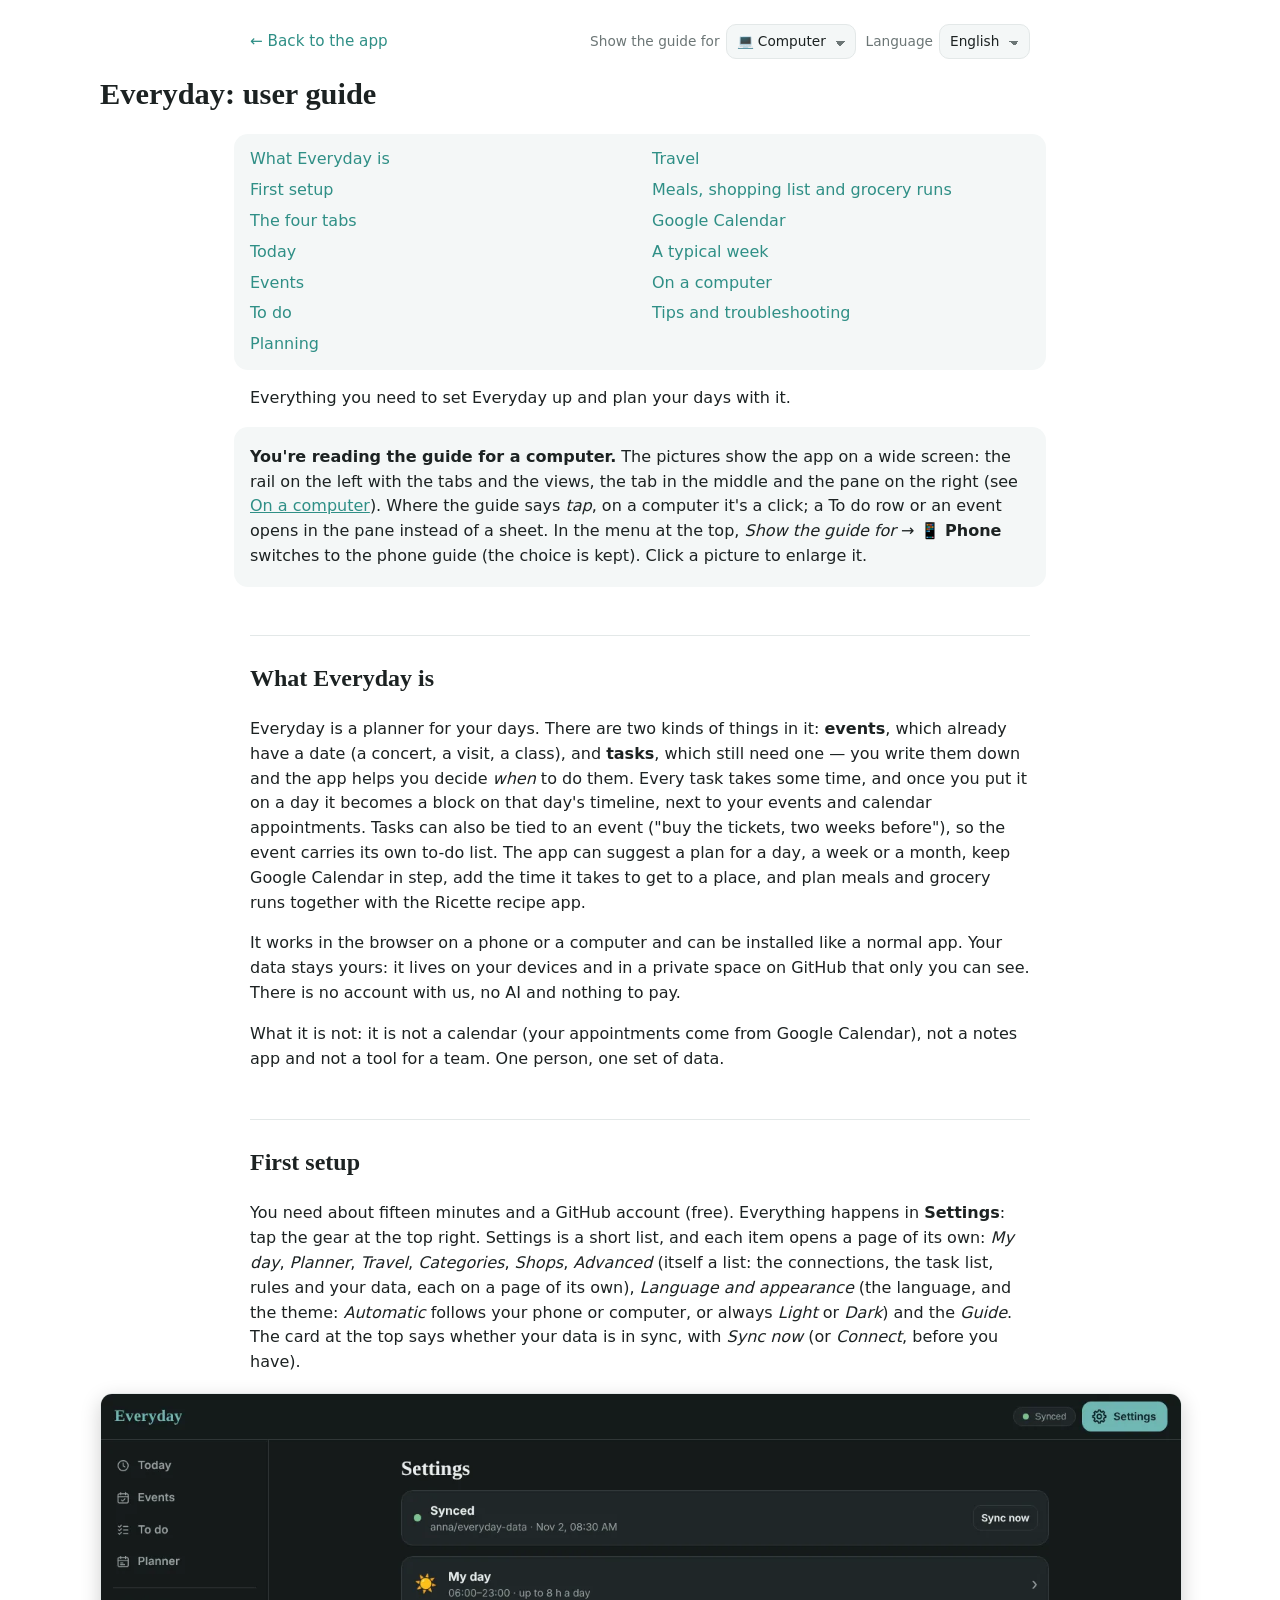
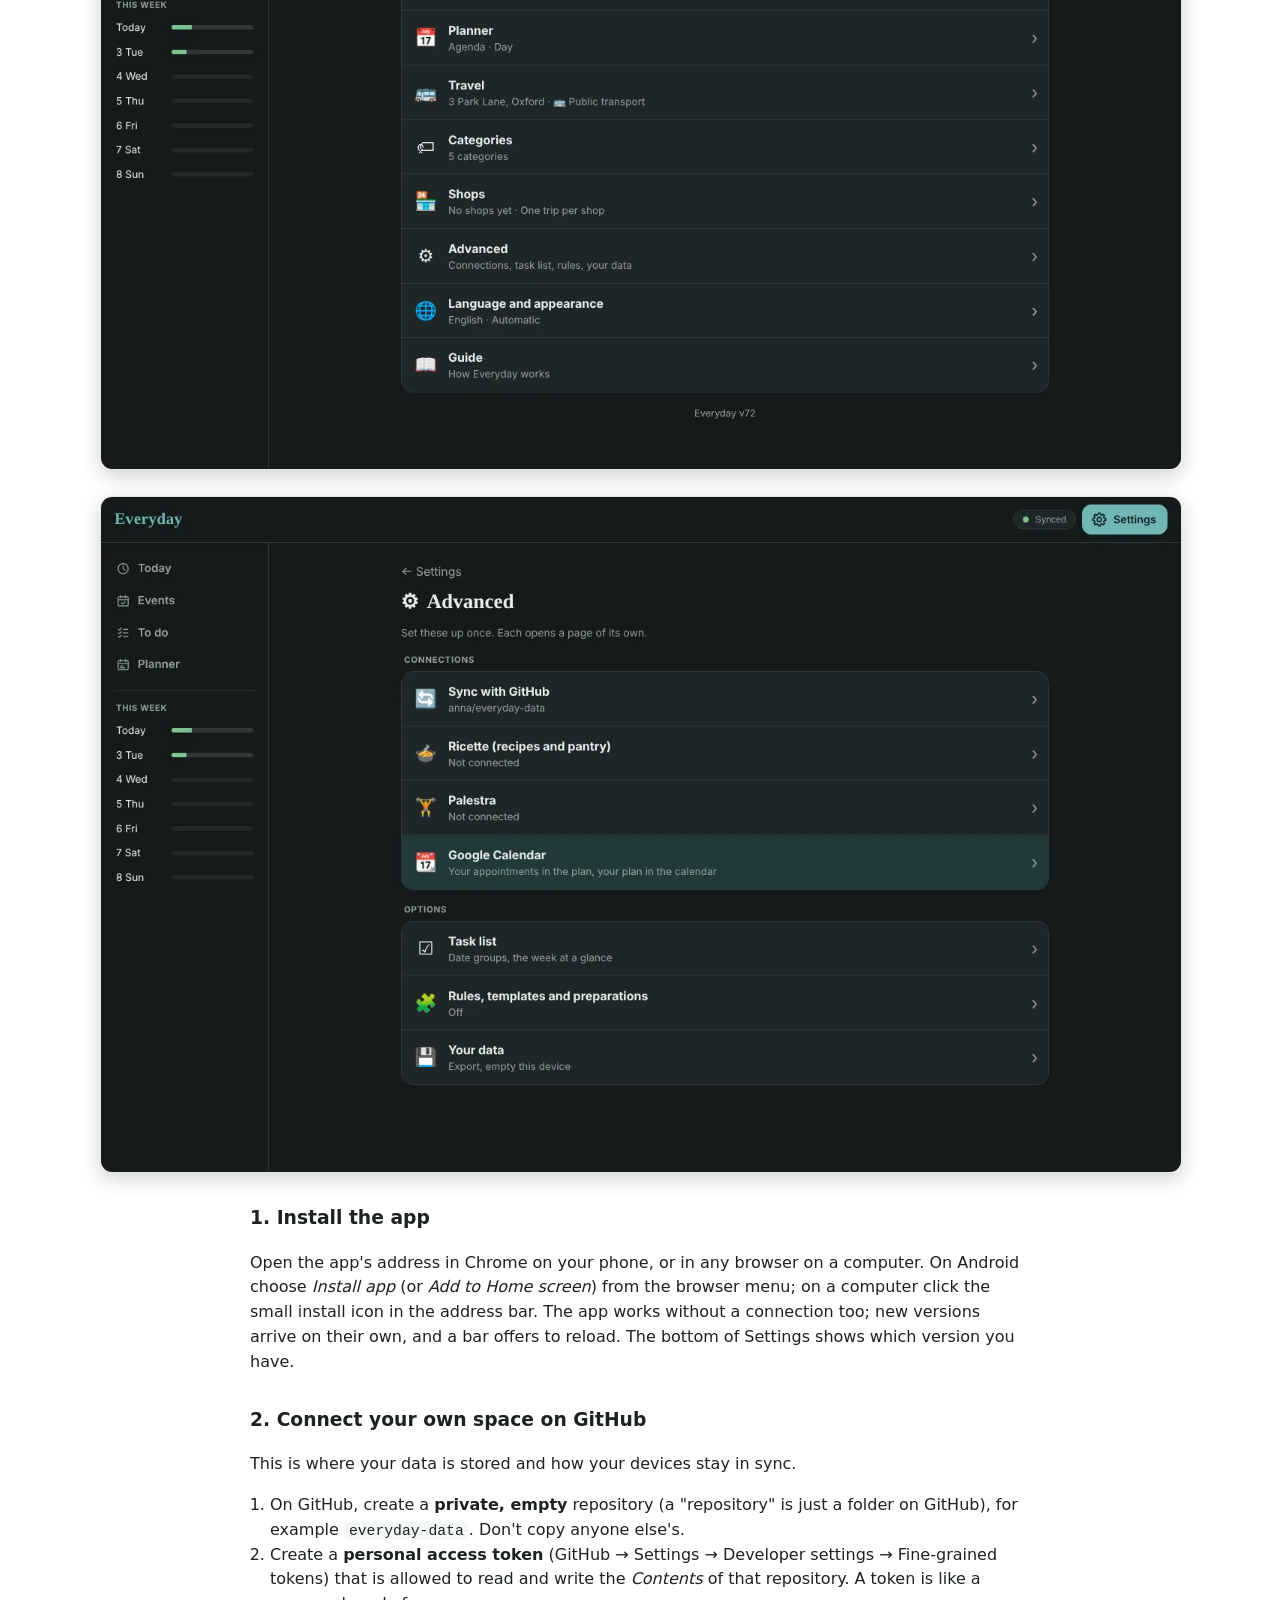
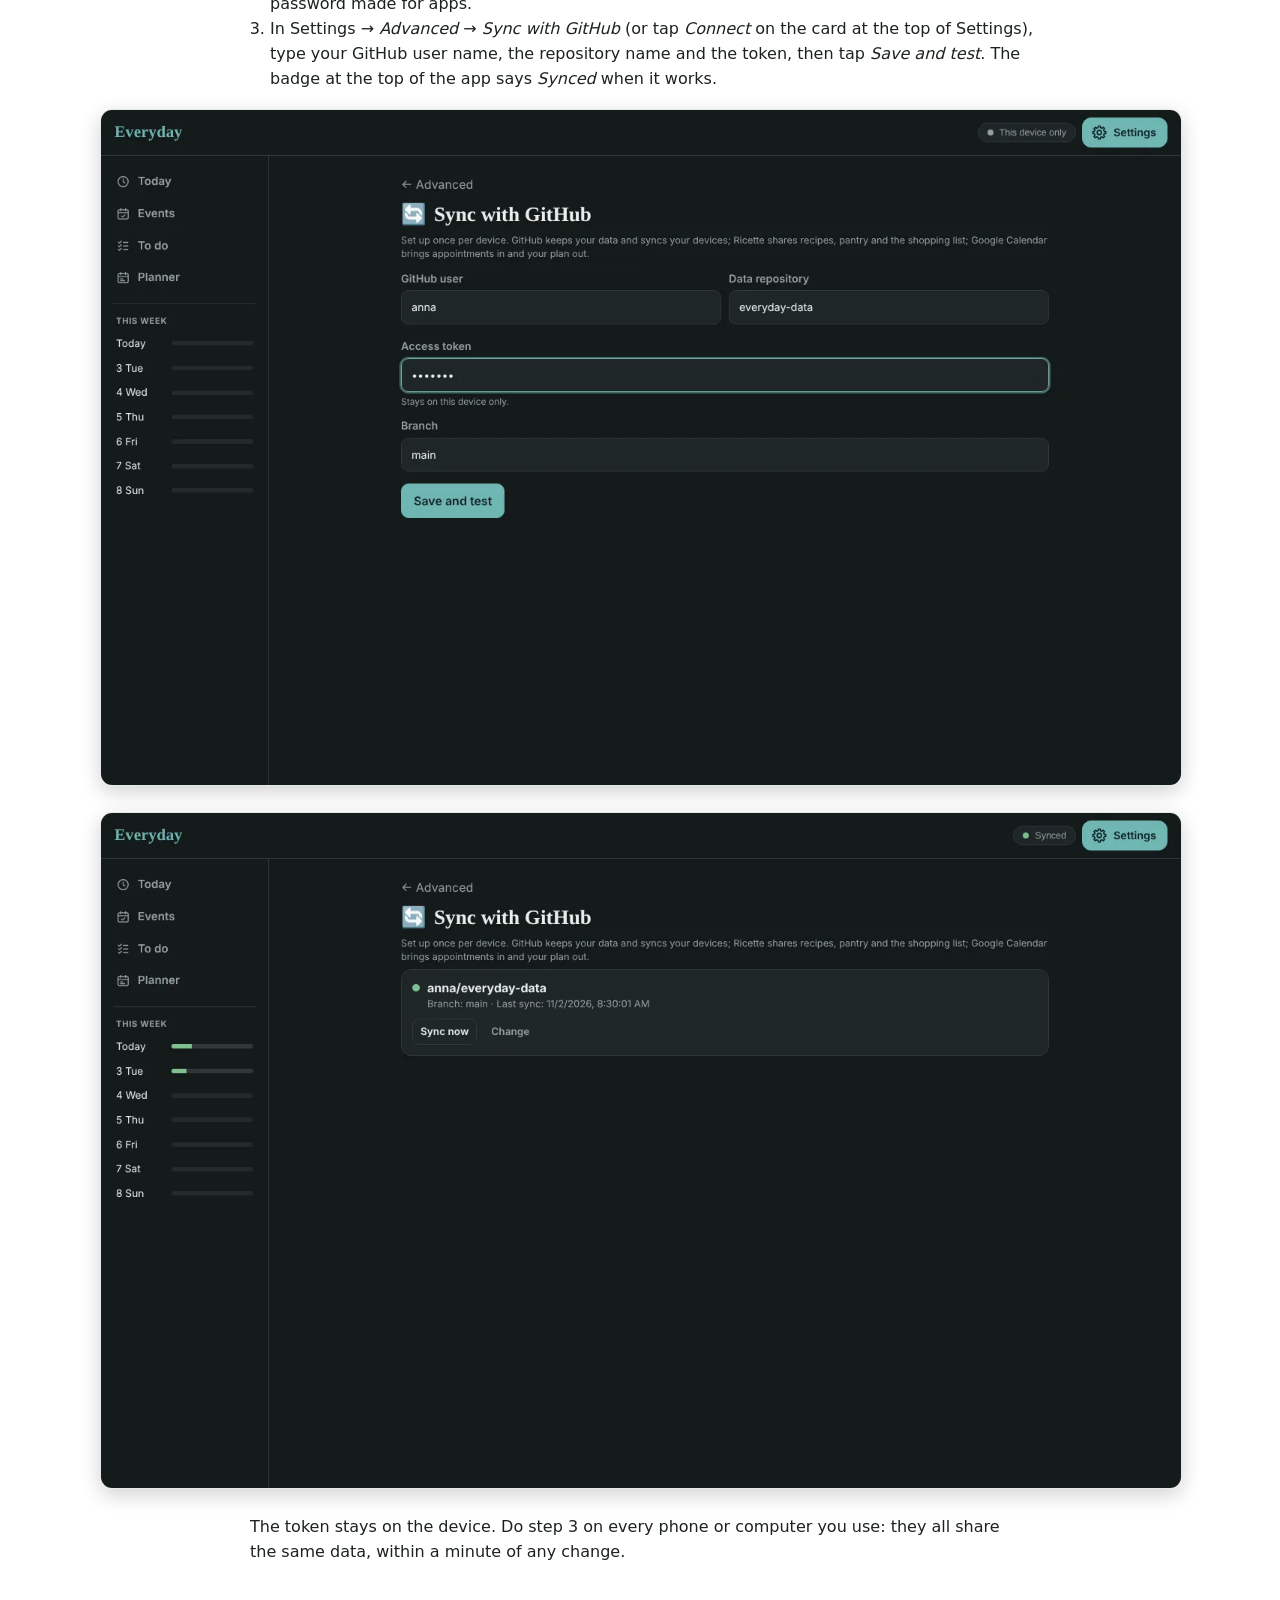
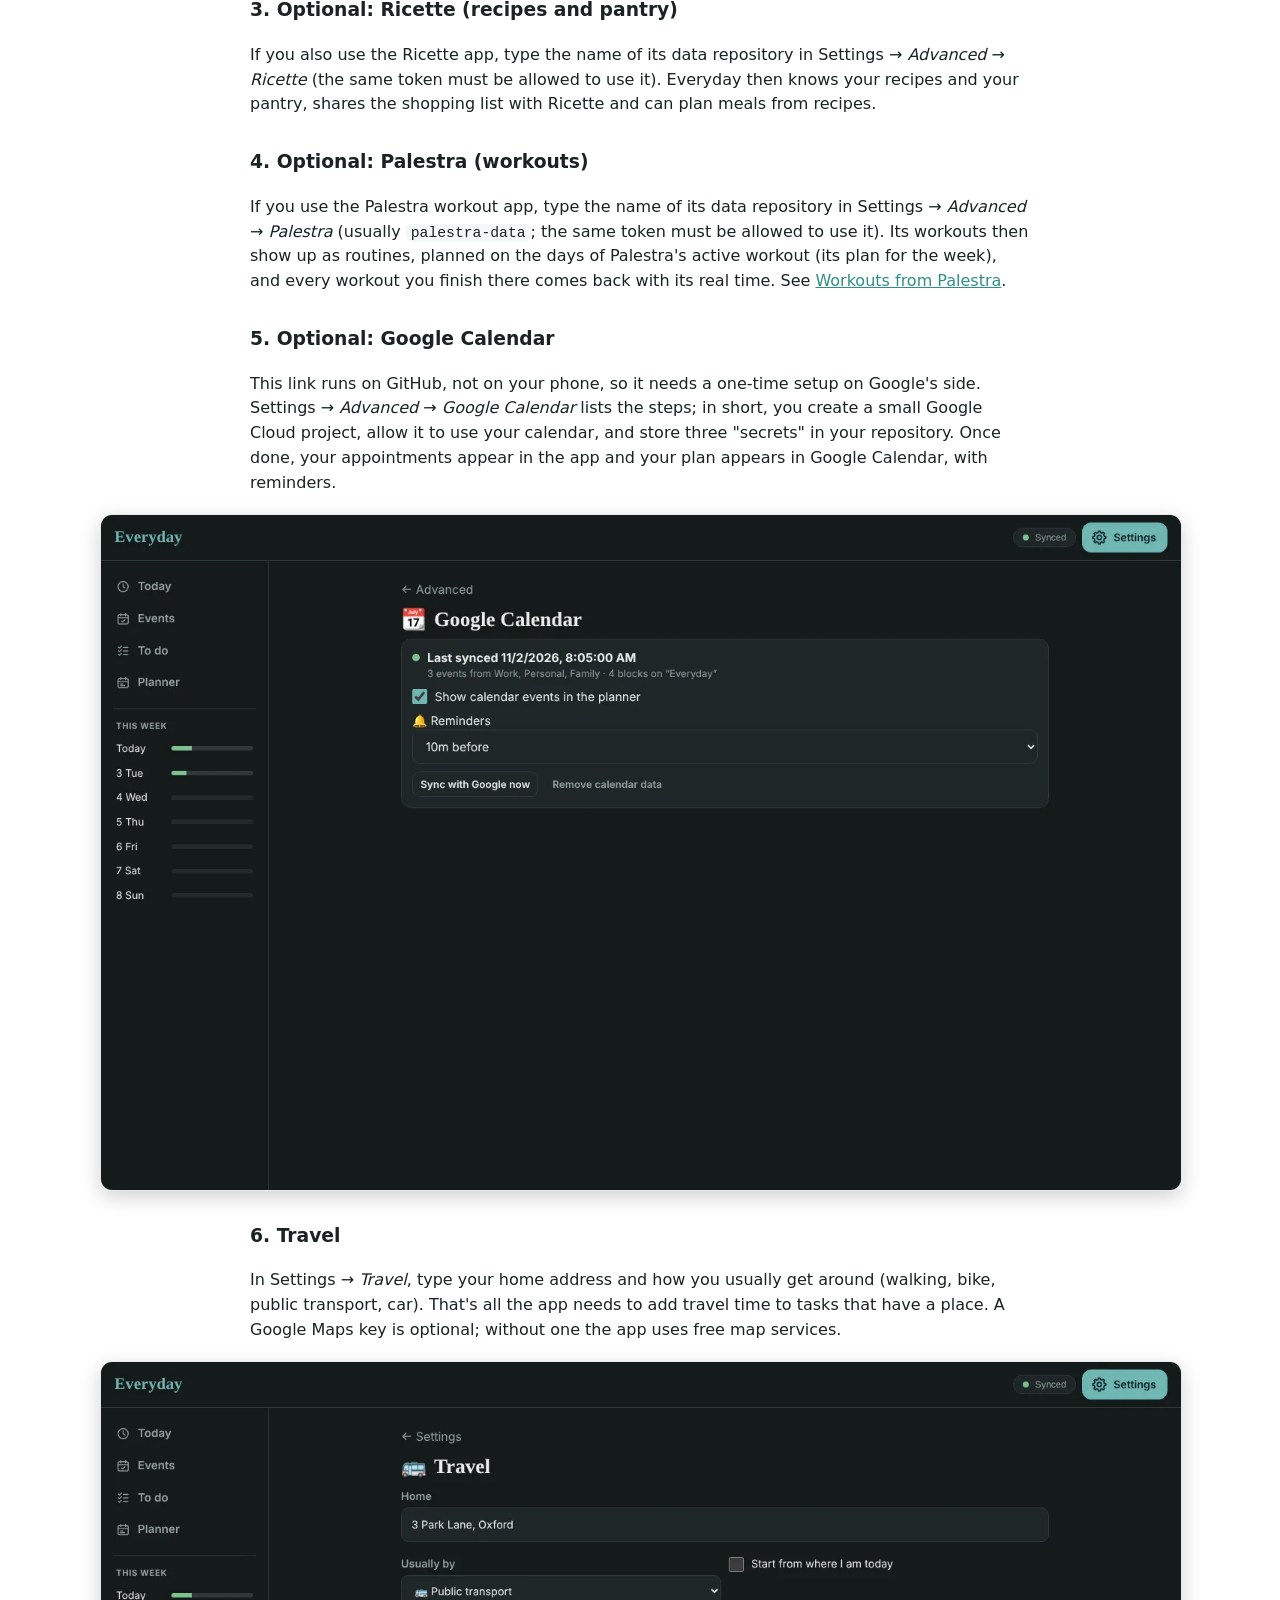
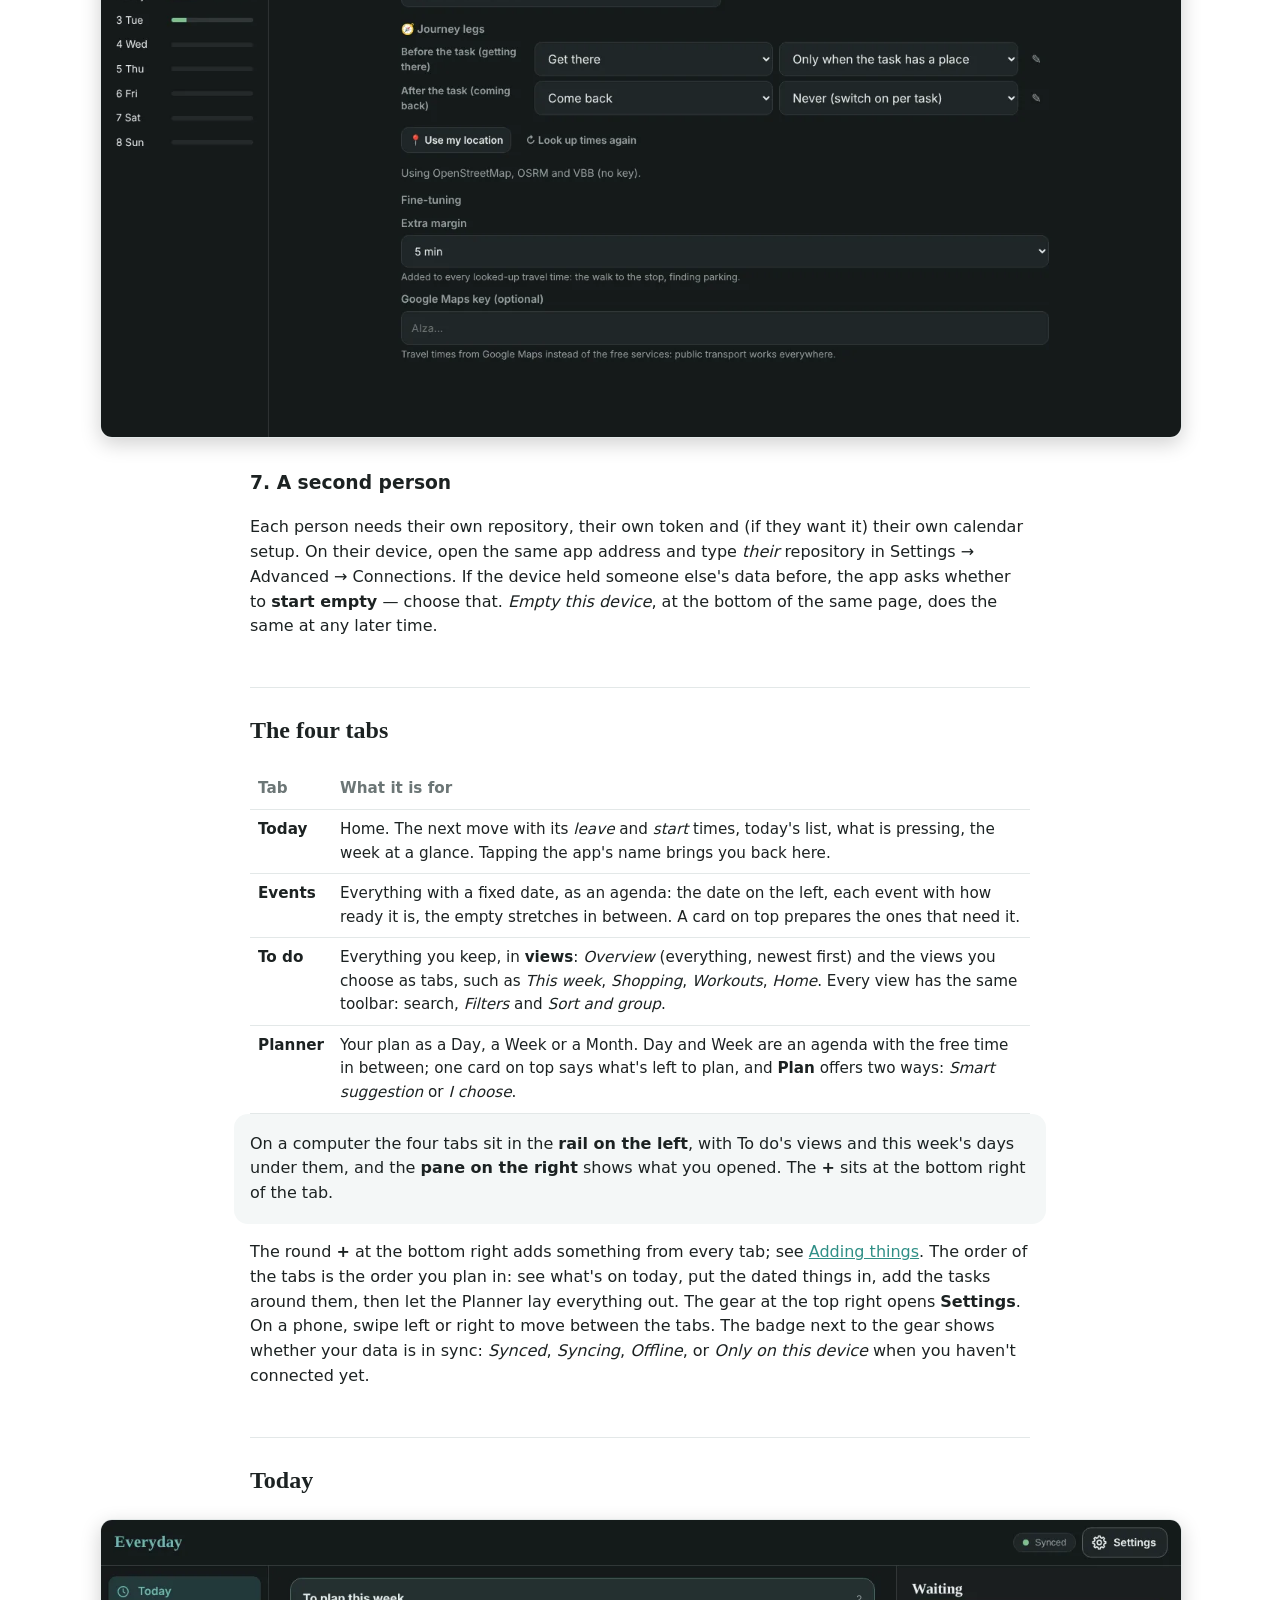
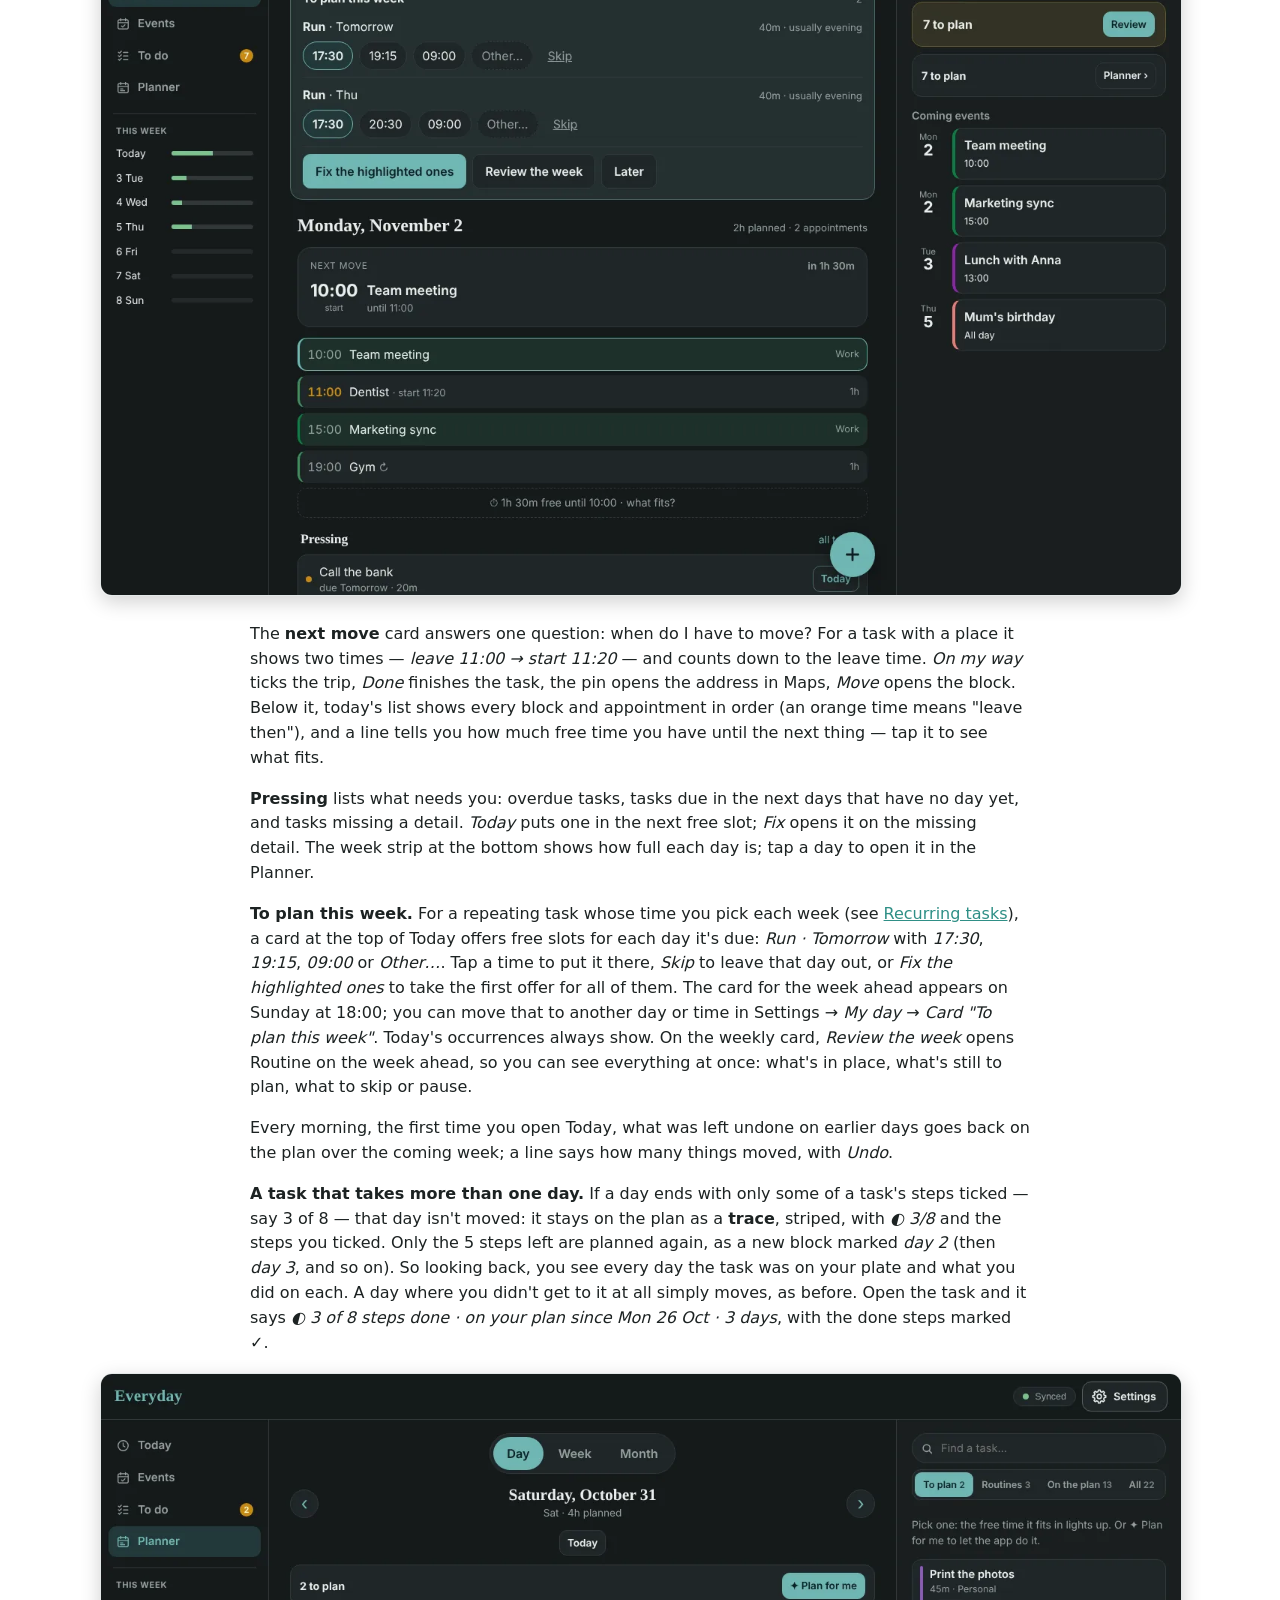
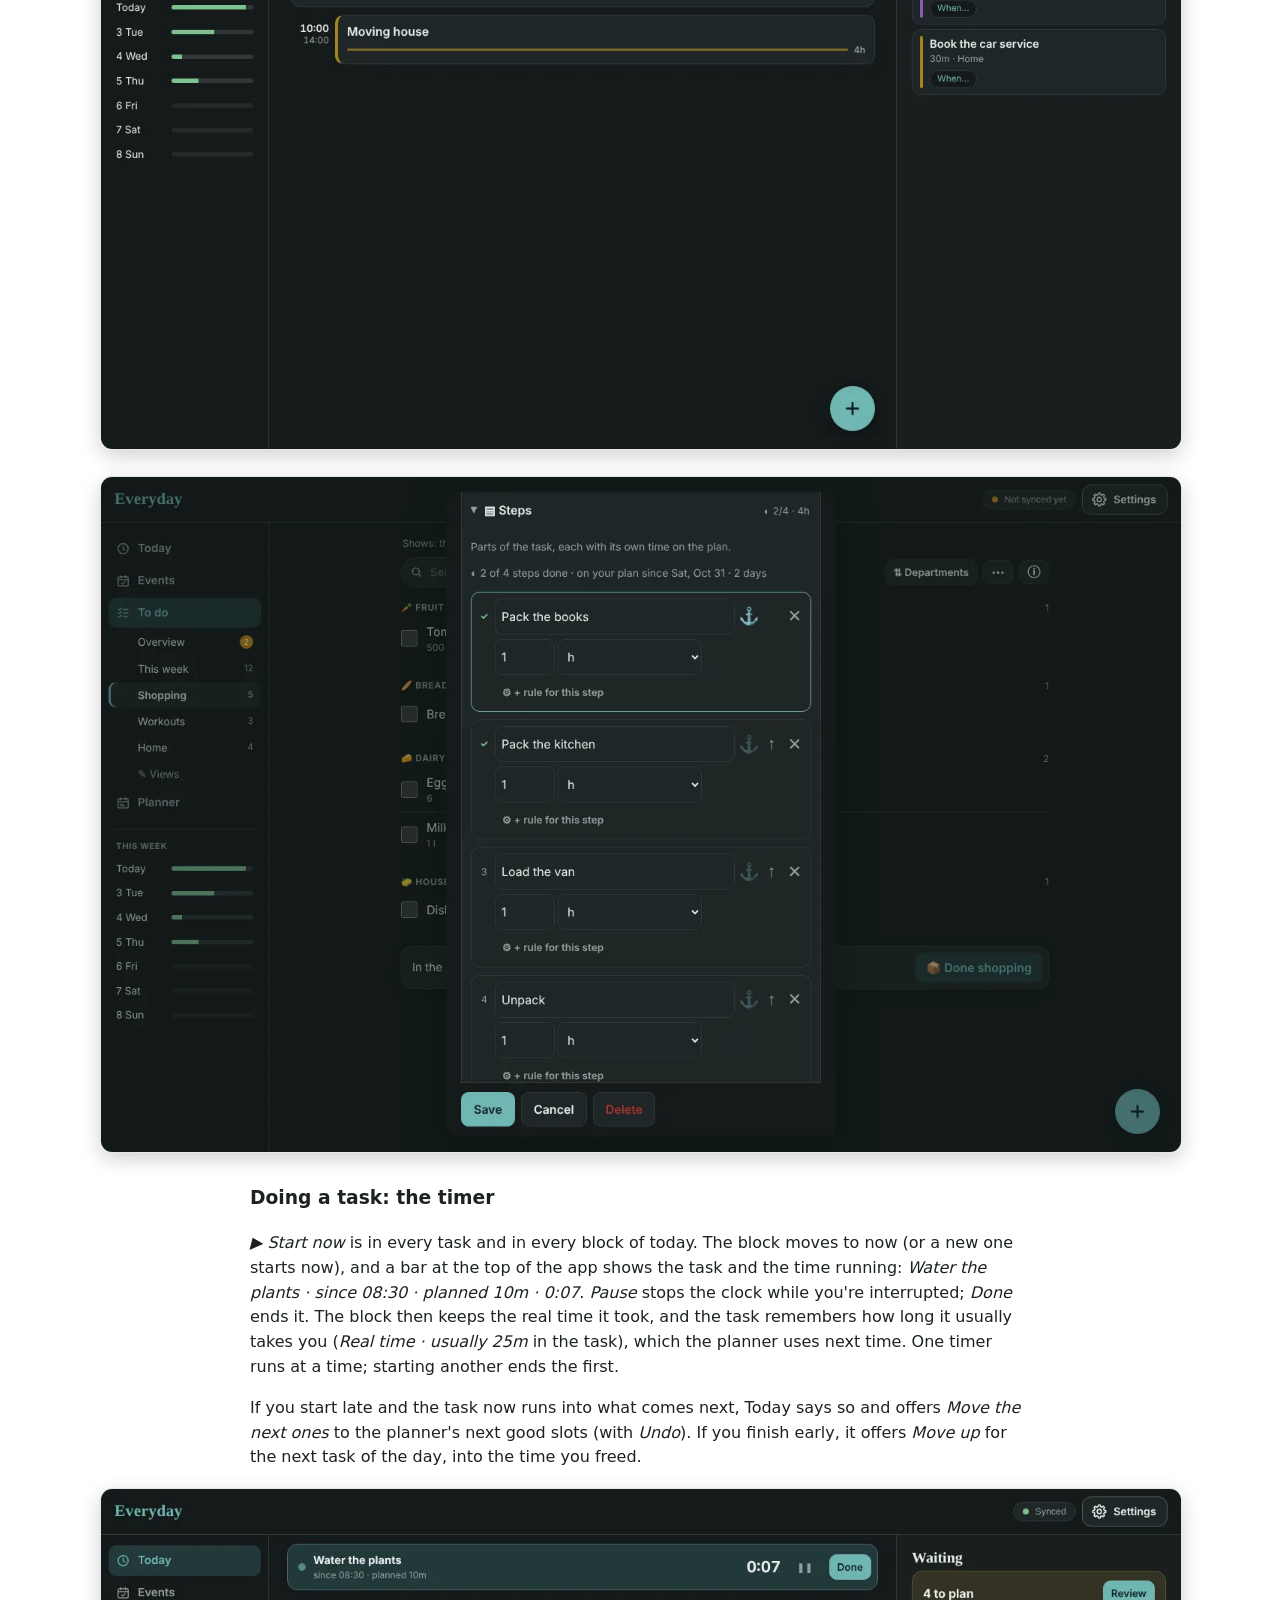
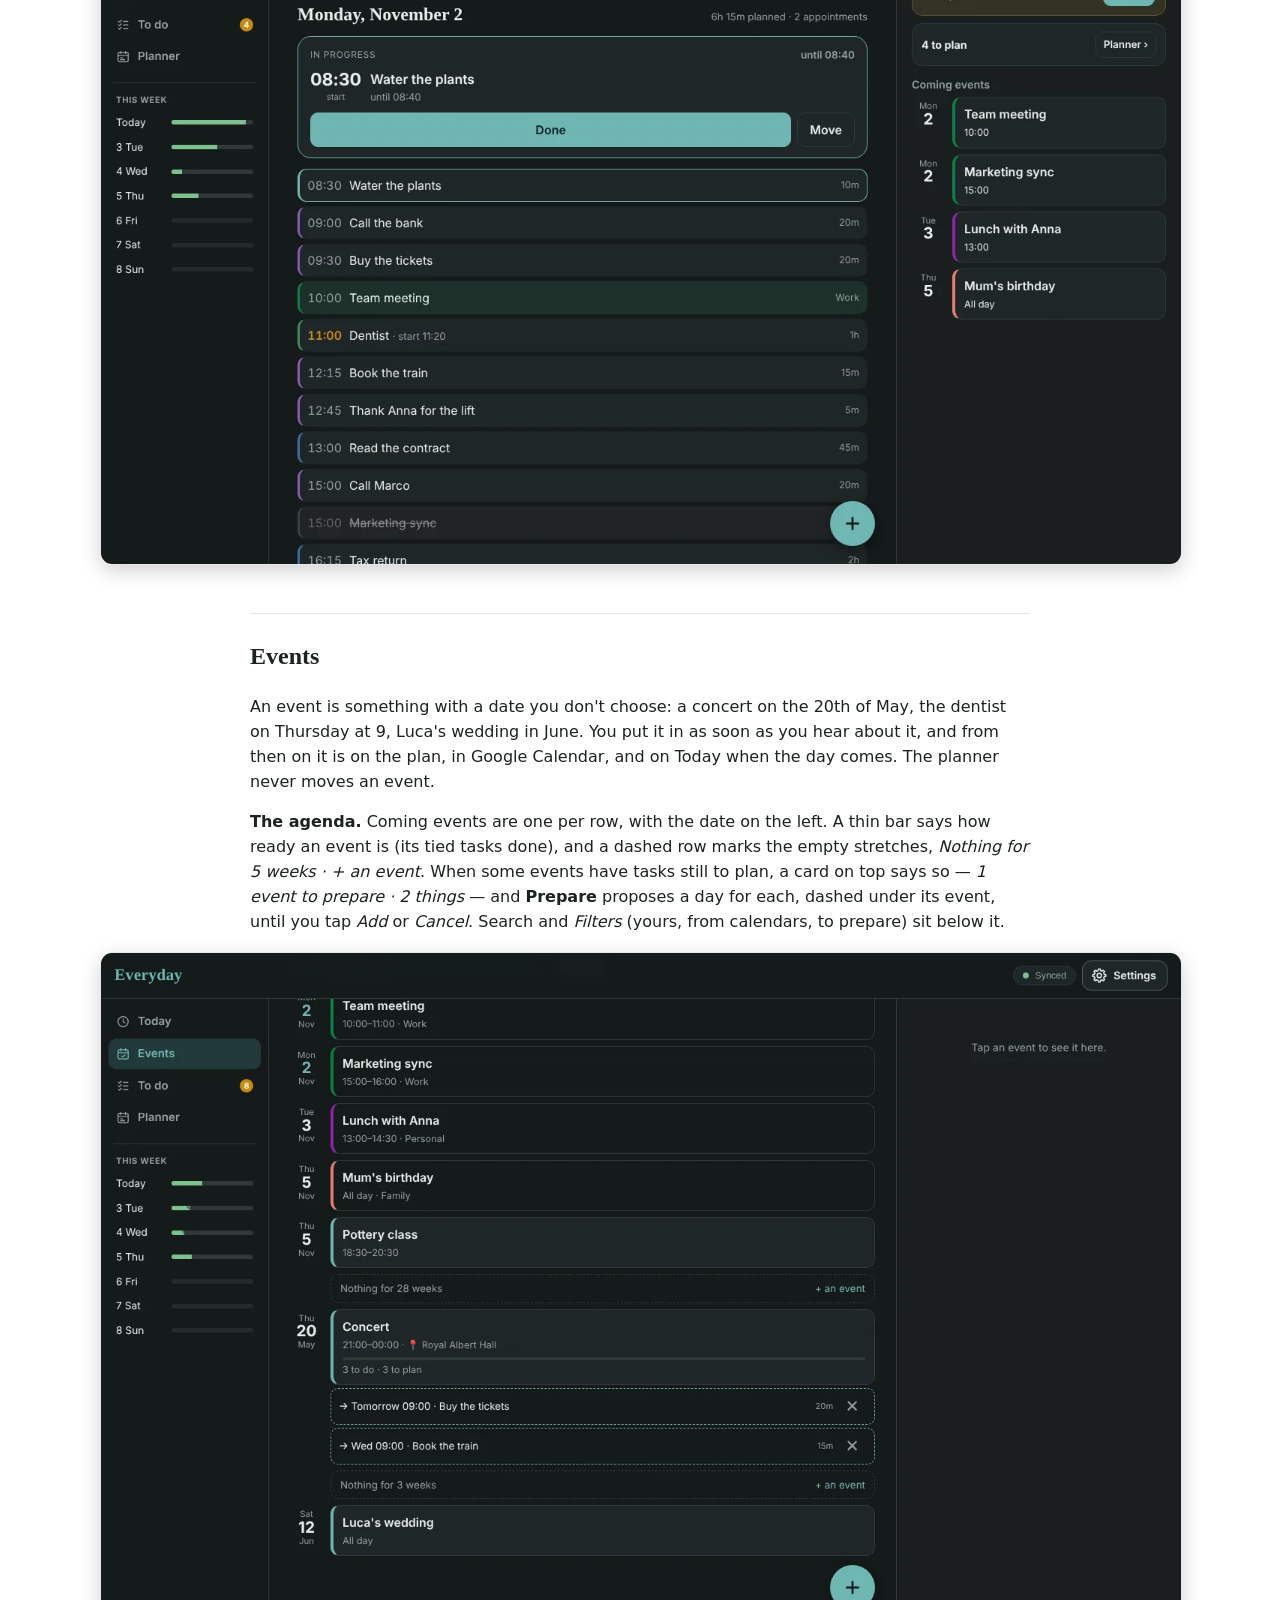
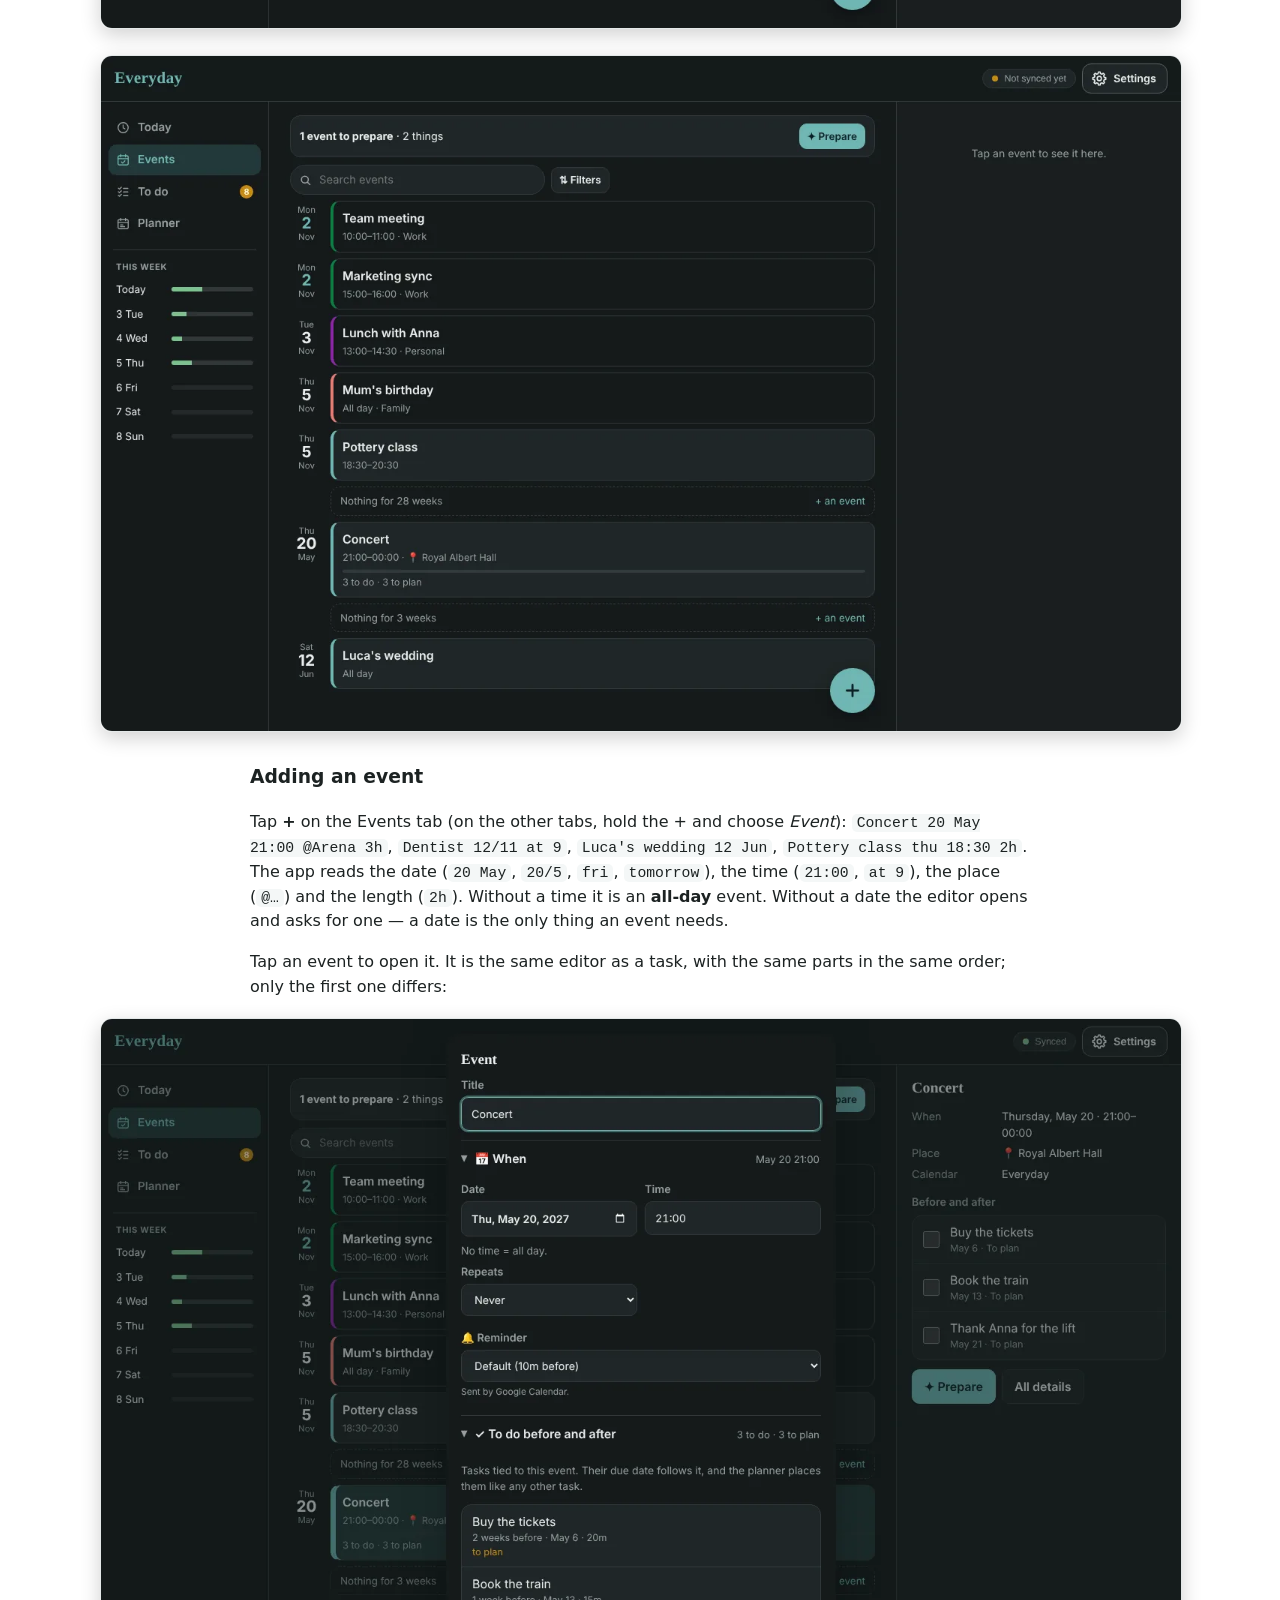
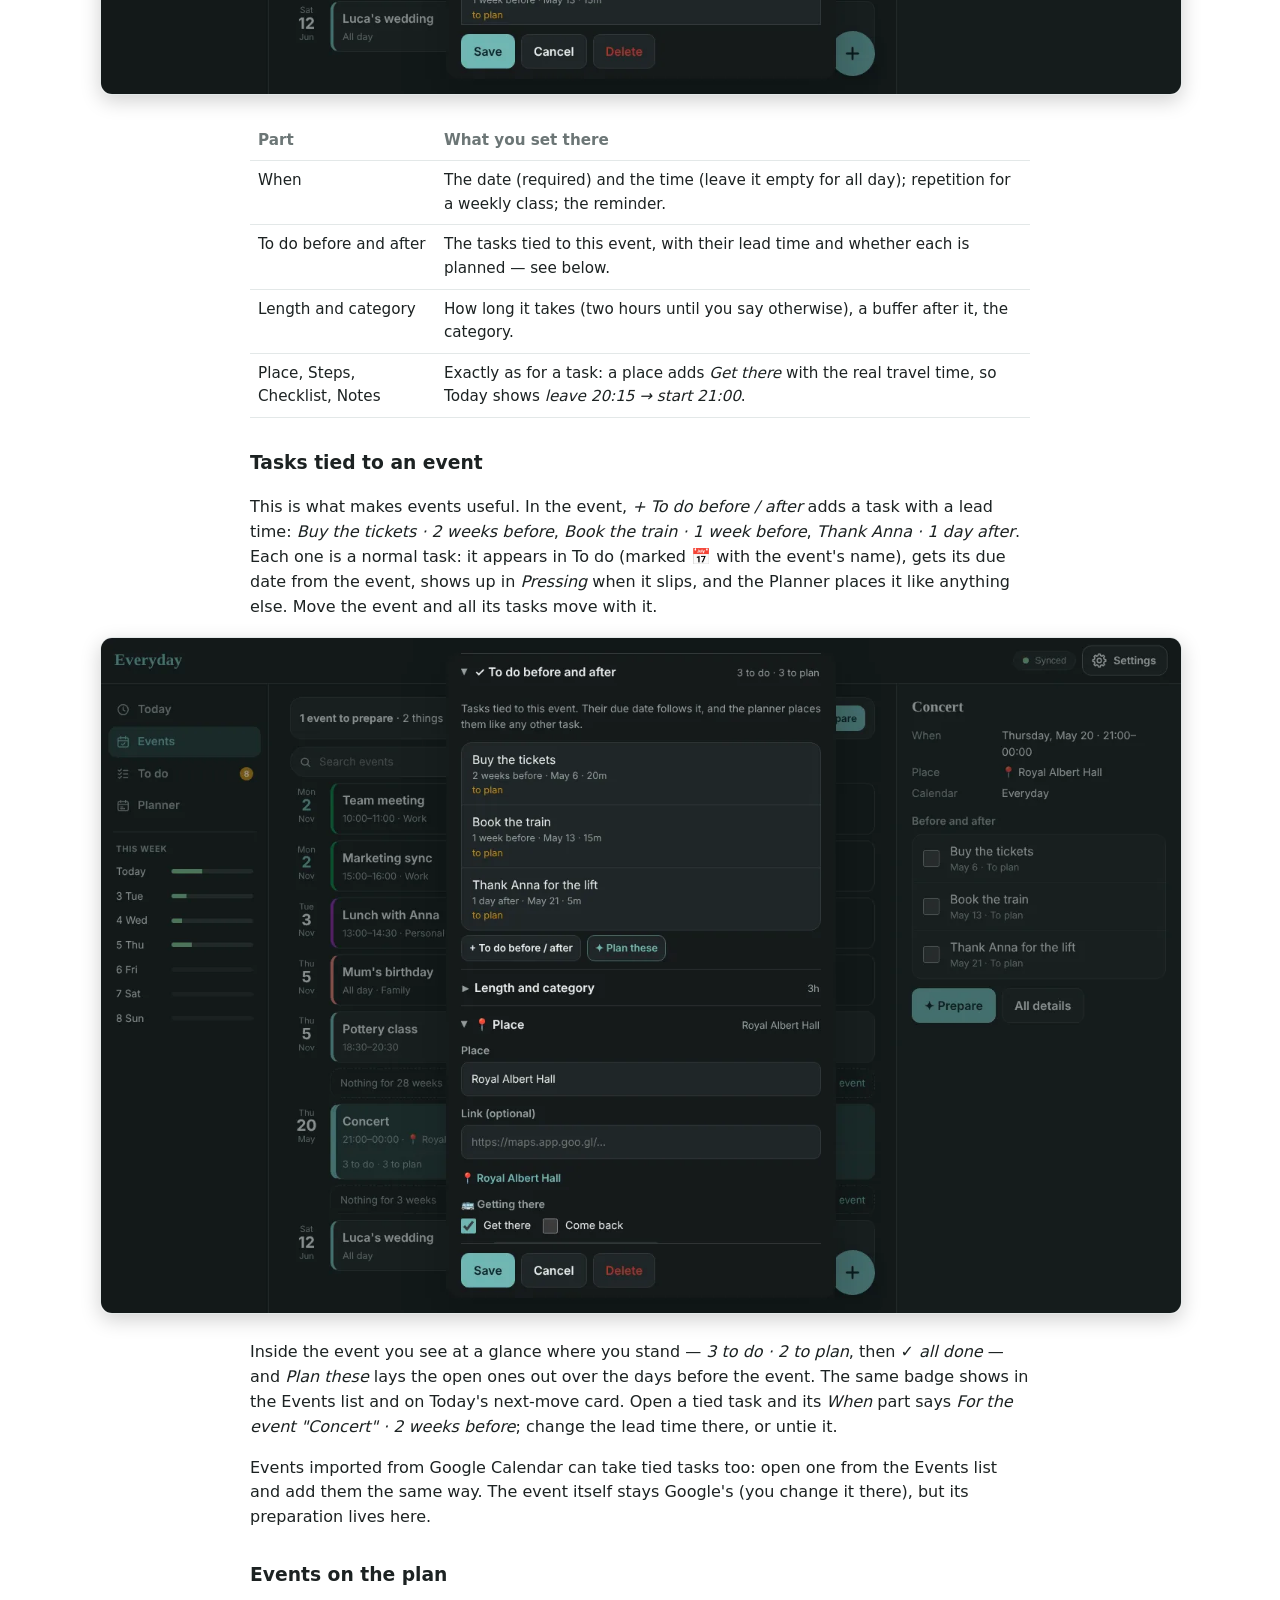
==== guide-en.html @ cc44cd15 "Add files via upload" ====
<!doctype html><html lang="en"><head><meta charset="utf-8"><meta name="viewport" content="width=device-width,initial-scale=1"><title>Everyday · Guide</title><script>(function(){var m;try{m=localStorage.getItem('guideMode')}catch(e){}var w=innerWidth,d=m?m==='desk':w>=1000||(w>=700&&matchMedia('(pointer:fine)').matches);if(d)document.documentElement.classList.add('desk');var t='auto';try{t=localStorage.getItem('everyday-theme')||'auto'}catch(e){}document.documentElement.classList.add(t==='dark'||(t!=='light'&&matchMedia('(prefers-color-scheme: dark)').matches)?'dark':'light')})()</script><style>
:root{color-scheme:light;--bg:#fff;--ink:#1c2222;--muted:#6c7676;--line:#e3e8e8;--acc:#2f8f86;--card:#f4f7f7}
:root.dark{color-scheme:dark;--bg:#161b1b;--ink:#eef2f2;--muted:#98a3a3;--line:#2a3333;--acc:#6fbdb4;--card:#1f2626}
body{margin:0;background:var(--bg);color:var(--ink);font:16px/1.55 system-ui,-apple-system,Segoe UI,Roboto,sans-serif}
main{max-width:720px;margin:0 auto;padding:16px 18px 60px}
h1{font-family:Georgia,serif;font-size:1.9rem;margin:.4em 0}h2{font-family:Georgia,serif;margin-top:2em;border-top:1px solid var(--line);padding-top:1em}
h3{margin-top:1.6em}a{color:var(--acc)}code{background:var(--card);padding:1px 5px;border-radius:5px;font-size:.92em}
img{display:block;max-width:300px;width:100%;margin:14px auto;border:1px solid var(--line);border-radius:18px;box-shadow:0 6px 20px rgba(0,0,0,.18)}
table{border-collapse:collapse;width:100%;font-size:.95em}th,td{text-align:left;vertical-align:top;padding:8px;border-bottom:1px solid var(--line)}th{color:var(--muted);font-weight:600}
.top{display:flex;justify-content:space-between;align-items:center;gap:8px 12px;flex-wrap:wrap;font-size:.95em}.top a{text-decoration:none}
nav.toc{background:var(--card);border-radius:14px;padding:10px 16px;margin:16px 0}nav.toc a{display:block;padding:3px 0;text-decoration:none}
img{cursor:zoom-in}
/* Phone or computer: a class on <html> (chosen at the top, remembered; guessed the first time). Light or dark: the app's own choice. */
/* (v62) the two choices at the top are dropdowns: how to read (phone / computer) and the language */
.top .pick{display:inline-flex;align-items:center;gap:6px;color:var(--muted);font-size:.9em}
.top select{font:inherit;color:var(--ink);background:var(--card);border:1px solid var(--line);border-radius:10px;padding:6px 28px 6px 10px;appearance:none;background-image:linear-gradient(45deg,transparent 50%,var(--muted) 50%),linear-gradient(135deg,var(--muted) 50%,transparent 50%);background-position:calc(100% - 15px) 55%,calc(100% - 10px) 55%;background-size:5px 5px;background-repeat:no-repeat;cursor:pointer}
.top .picks{display:flex;gap:10px;flex-wrap:wrap}
html:not(.desk) .dk,html:not(.desk) .desk-only,html.desk .ph,html.desk .phone-only{display:none}
html.desk main{max-width:1080px;padding:24px 32px 80px}
html.desk main>p,html.desk main>ul,html.desk main>ol,html.desk main>table,html.desk main>h2,html.desk main>h3,html.desk main>div,html.desk nav.toc{max-width:780px;margin-left:auto;margin-right:auto}
html.desk nav.toc{columns:2;column-gap:24px}
html.desk main>p:has(img.dk),html.desk main>p:has(img.wide){max-width:none}
html.desk img.dk,html.desk img.wide{max-width:100%;border-radius:12px;margin:18px auto 26px}
html.desk .desk-only{background:var(--card);border-radius:14px;padding:2px 16px}
.zoom{position:fixed;inset:0;z-index:9;background:rgba(0,0,0,.86);display:flex;align-items:center;justify-content:center;padding:2vw;cursor:zoom-out}
.zoom img{max-width:100%;max-height:100%;width:auto;margin:0;border:0;box-shadow:none;cursor:zoom-out}
</style></head>
<body><main><div class="top"><a href="./#/settings">← Back to the app</a><span class="picks"><label class="pick"><span>Show the guide for</span><select id="mode" aria-label="Show the guide for"><option value="phone">📱 Phone</option><option value="desk">💻 Computer</option></select></label><label class="pick"><span>Language</span><select id="lang" aria-label="Language"><option value="guide-it.html">Italiano</option><option value="guide-en.html" selected>English</option></select></label></span></div><h1 id="everyday-user-guide">Everyday: user guide</h1><nav class="toc"><a href="#what-everyday-is">What Everyday is</a><a href="#first-setup">First setup</a><a href="#the-four-tabs">The four tabs</a><a href="#today">Today</a><a href="#events">Events</a><a href="#to-do">To do</a><a href="#planning">Planning</a><a href="#travel">Travel</a><a href="#meals-shopping-list-and-grocery-runs">Meals, shopping list and grocery runs</a><a href="#google-calendar">Google Calendar</a><a href="#a-typical-week">A typical week</a><a href="#on-a-computer">On a computer</a><a href="#tips-and-troubleshooting">Tips and troubleshooting</a></nav>
<p>Everything you need to set Everyday up and plan your days with it.</p>
<div class="desk-only">
<p><strong>You're reading the guide for a computer.</strong> The pictures show the app on a wide screen: the rail on the left with the tabs and the views, the tab in the middle and the pane on the right (see <a href="#on-a-computer">On a computer</a>). Where the guide says <em>tap</em>, on a computer it's a click; a To do row or an event opens in the pane instead of a sheet. In the menu at the top, <em>Show the guide for</em> → <strong>📱 Phone</strong> switches to the phone guide (the choice is kept). Click a picture to enlarge it.</p>
</div>
<div class="phone-only">
<p><em>This is the guide for a phone. In the menu at the top, </em>Show the guide for<em> → </em><em>💻 Computer</em><em> switches to the computer guide.</em></p>
</div>
<h2 id="what-everyday-is">What Everyday is</h2>
<p>Everyday is a planner for your days. There are two kinds of things in it: <strong>events</strong>, which already have a date (a concert, a visit, a class), and <strong>tasks</strong>, which still need one — you write them down and the app helps you decide <em>when</em> to do them. Every task takes some time, and once you put it on a day it becomes a block on that day's timeline, next to your events and calendar appointments. Tasks can also be tied to an event ("buy the tickets, two weeks before"), so the event carries its own to-do list. The app can suggest a plan for a day, a week or a month, keep Google Calendar in step, add the time it takes to get to a place, and plan meals and grocery runs together with the Ricette recipe app.</p>
<p>It works in the browser on a phone or a computer and can be installed like a normal app. Your data stays yours: it lives on your devices and in a private space on GitHub that only you can see. There is no account with us, no AI and nothing to pay.</p>
<p>What it is not: it is not a calendar (your appointments come from Google Calendar), not a notes app and not a tool for a team. One person, one set of data.</p>
<h2 id="first-setup">First setup</h2>
<p>You need about fifteen minutes and a GitHub account (free). Everything happens in <strong>Settings</strong>: tap the gear at the top right. Settings is a short list, and each item opens a page of its own: <em>My day</em>, <em>Planner</em>, <em>Travel</em>, <em>Categories</em>, <em>Shops</em>, <em>Advanced</em> (itself a list: the connections, the task list, rules and your data, each on a page of its own), <em>Language and appearance</em> (the language, and the theme: <em>Automatic</em> follows your phone or computer, or always <em>Light</em> or <em>Dark</em>) and the <em>Guide</em>. The card at the top says whether your data is in sync, with <em>Sync now</em> (or <em>Connect</em>, before you have).</p>
<p><img class="ph" loading="lazy" alt="Settings: the sync card and the list of pages" src="guide/en/05-settings.webp" /><img class="dk" loading="lazy" alt="Settings: the sync card and the list of pages" src="guide/en/desk/05-settings.webp" /></p>
<p><img class="ph" loading="lazy" alt="Advanced: a list too, the connections and the options each on a page of its own" src="guide/en/06b-settings-adv.webp" /><img class="dk" loading="lazy" alt="Advanced: a list too, the connections and the options each on a page of its own" src="guide/en/desk/06b-settings-adv.webp" /></p>
<h3 id="1-install-the-app">1. Install the app</h3>
<p>Open the app's address in Chrome on your phone, or in any browser on a computer. On Android choose <em>Install app</em> (or <em>Add to Home screen</em>) from the browser menu; on a computer click the small install icon in the address bar. The app works without a connection too; new versions arrive on their own, and a bar offers to reload. The bottom of Settings shows which version you have.</p>
<h3 id="2-connect-your-own-space-on-github">2. Connect your own space on GitHub</h3>
<p>This is where your data is stored and how your devices stay in sync.</p>
<ol>
<li>On GitHub, create a <strong>private, empty</strong> repository (a "repository" is just a folder on GitHub), for example <code>everyday-data</code>. Don't copy anyone else's.</li>
<li>Create a <strong>personal access token</strong> (GitHub → Settings → Developer settings → Fine-grained tokens) that is allowed to read and write the <em>Contents</em> of that repository. A token is like a password made for apps.</li>
<li>In Settings → <em>Advanced</em> → <em>Sync with GitHub</em> (or tap <em>Connect</em> on the card at the top of Settings), type your GitHub user name, the repository name and the token, then tap <em>Save and test</em>. The badge at the top of the app says <em>Synced</em> when it works.</li>
</ol>
<p><img class="ph" loading="lazy" alt="Entering user, repository and token" src="guide/en/01-sync-form.webp" /><img class="dk" loading="lazy" alt="Entering user, repository and token" src="guide/en/desk/01-sync-form.webp" /></p>
<p><img class="ph" loading="lazy" alt="Connected: the repository and the time of the last sync" src="guide/en/02-sync-connected.webp" /><img class="dk" loading="lazy" alt="Connected: the repository and the time of the last sync" src="guide/en/desk/02-sync-connected.webp" /></p>
<p>The token stays on the device. Do step 3 on every phone or computer you use: they all share the same data, within a minute of any change.</p>
<h3 id="3-optional-ricette-recipes-and-pantry">3. Optional: Ricette (recipes and pantry)</h3>
<p>If you also use the Ricette app, type the name of its data repository in Settings → <em>Advanced</em> → <em>Ricette</em> (the same token must be allowed to use it). Everyday then knows your recipes and your pantry, shares the shopping list with Ricette and can plan meals from recipes.</p>
<h3 id="4-optional-palestra-workouts">4. Optional: Palestra (workouts)</h3>
<p>If you use the Palestra workout app, type the name of its data repository in Settings → <em>Advanced</em> → <em>Palestra</em> (usually <code>palestra-data</code>; the same token must be allowed to use it). Its workouts then show up as routines, planned on the days of Palestra's active workout (its plan for the week), and every workout you finish there comes back with its real time. See <a href="#workouts-from-palestra">Workouts from Palestra</a>.</p>
<h3 id="5-optional-google-calendar">5. Optional: Google Calendar</h3>
<p>This link runs on GitHub, not on your phone, so it needs a one-time setup on Google's side. Settings → <em>Advanced</em> → <em>Google Calendar</em> lists the steps; in short, you create a small Google Cloud project, allow it to use your calendar, and store three "secrets" in your repository. Once done, your appointments appear in the app and your plan appears in Google Calendar, with reminders.</p>
<p><img class="ph" loading="lazy" alt="The Google Calendar page after the first sync" src="guide/en/04-settings-gcal.webp" /><img class="dk" loading="lazy" alt="The Google Calendar page after the first sync" src="guide/en/desk/04-settings-gcal.webp" /></p>
<h3 id="6-travel">6. Travel</h3>
<p>In Settings → <em>Travel</em>, type your home address and how you usually get around (walking, bike, public transport, car). That's all the app needs to add travel time to tasks that have a place. A Google Maps key is optional; without one the app uses free map services.</p>
<p><img class="ph" loading="lazy" alt="Travel settings: home, usual transport, and the journey legs" src="guide/en/03-settings-travel.webp" /><img class="dk" loading="lazy" alt="Travel settings: home, usual transport, and the journey legs" src="guide/en/desk/03-settings-travel.webp" /></p>
<h3 id="7-a-second-person">7. A second person</h3>
<p>Each person needs their own repository, their own token and (if they want it) their own calendar setup. On their device, open the same app address and type <em>their</em> repository in Settings → Advanced → Connections. If the device held someone else's data before, the app asks whether to <strong>start empty</strong> — choose that. <em>Empty this device</em>, at the bottom of the same page, does the same at any later time.</p>
<h2 id="the-four-tabs">The four tabs</h2>
<table>
<thead>
<tr>
<th>Tab</th>
<th>What it is for</th>
</tr>
</thead>
<tbody>
<tr>
<td><strong>Today</strong></td>
<td>Home. The next move with its <em>leave</em> and <em>start</em> times, today's list, what is pressing, the week at a glance. Tapping the app's name brings you back here.</td>
</tr>
<tr>
<td><strong>Events</strong></td>
<td>Everything with a fixed date, as an agenda: the date on the left, each event with how ready it is, the empty stretches in between. A card on top prepares the ones that need it.</td>
</tr>
<tr>
<td><strong>To do</strong></td>
<td>Everything you keep, in <strong>views</strong>: <em>Overview</em> (everything, newest first) and the views you choose as tabs, such as <em>This week</em>, <em>Shopping</em>, <em>Workouts</em>, <em>Home</em>. Every view has the same toolbar: search, <em>Filters</em> and <em>Sort and group</em>.</td>
</tr>
<tr>
<td><strong>Planner</strong></td>
<td>Your plan as a Day, a Week or a Month. Day and Week are an agenda with the free time in between; one card on top says what's left to plan, and <strong>Plan</strong> offers two ways: <em>Smart suggestion</em> or <em>I choose</em>.</td>
</tr>
</tbody>
</table>
<div class="desk-only">
<p>On a computer the four tabs sit in the <strong>rail on the left</strong>, with To do's views and this week's days under them, and the <strong>pane on the right</strong> shows what you opened. The <strong>+</strong> sits at the bottom right of the tab.</p>
</div>
<p>The round <strong>+</strong> at the bottom right adds something from every tab; see <a href="#adding-things">Adding things</a>. The order of the tabs is the order you plan in: see what's on today, put the dated things in, add the tasks around them, then let the Planner lay everything out. The gear at the top right opens <strong>Settings</strong>. On a phone, swipe left or right to move between the tabs. The badge next to the gear shows whether your data is in sync: <em>Synced</em>, <em>Syncing</em>, <em>Offline</em>, or <em>Only on this device</em> when you haven't connected yet.</p>
<h2 id="today">Today</h2>
<p><img class="ph" loading="lazy" alt="Today: the card To plan this week on top, then the next move" src="guide/en/00-today.webp" /><img class="dk" loading="lazy" alt="Today: the card To plan this week on top, then the next move" src="guide/en/desk/00-today.webp" /></p>
<p>The <strong>next move</strong> card answers one question: when do I have to move? For a task with a place it shows two times — <em>leave 11:00 → start 11:20</em> — and counts down to the leave time. <em>On my way</em> ticks the trip, <em>Done</em> finishes the task, the pin opens the address in Maps, <em>Move</em> opens the block. Below it, today's list shows every block and appointment in order (an orange time means "leave then"), and a line tells you how much free time you have until the next thing — tap it to see what fits.</p>
<p><strong>Pressing</strong> lists what needs you: overdue tasks, tasks due in the next days that have no day yet, and tasks missing a detail. <em>Today</em> puts one in the next free slot; <em>Fix</em> opens it on the missing detail. The week strip at the bottom shows how full each day is; tap a day to open it in the Planner.</p>
<p><strong>To plan this week.</strong> For a repeating task whose time you pick each week (see <a href="#recurring-tasks">Recurring tasks</a>), a card at the top of Today offers free slots for each day it's due: <em>Run · Tomorrow</em> with <em>17:30</em>, <em>19:15</em>, <em>09:00</em> or <em>Other…</em>. Tap a time to put it there, <em>Skip</em> to leave that day out, or <em>Fix the highlighted ones</em> to take the first offer for all of them. The card for the week ahead appears on Sunday at 18:00; you can move that to another day or time in Settings → <em>My day</em> → <em>Card "To plan this week"</em>. Today's occurrences always show. On the weekly card, <em>Review the week</em> opens Routine on the week ahead, so you can see everything at once: what's in place, what's still to plan, what to skip or pause.</p>
<p>Every morning, the first time you open Today, what was left undone on earlier days goes back on the plan over the coming week; a line says how many things moved, with <em>Undo</em>.</p>
<p><strong>A task that takes more than one day.</strong> If a day ends with only some of a task's steps ticked — say 3 of 8 — that day isn't moved: it stays on the plan as a <strong>trace</strong>, striped, with <em>◐ 3/8</em> and the steps you ticked. Only the 5 steps left are planned again, as a new block marked <em>day 2</em> (then <em>day 3</em>, and so on). So looking back, you see every day the task was on your plate and what you did on each. A day where you didn't get to it at all simply moves, as before. Open the task and it says <em>◐ 3 of 8 steps done · on your plan since Mon 26 Oct · 3 days</em>, with the done steps marked ✓.</p>
<p><img class="ph" loading="lazy" alt="A day that stays as a trace: ◐ 2/4, day 1, the steps that moved on marked →" src="guide/en/20-trace.webp" /><img class="dk" loading="lazy" alt="A day that stays as a trace: ◐ 2/4, day 1, the steps that moved on marked →" src="guide/en/desk/20-trace.webp" /></p>
<p><img class="ph" loading="lazy" alt="The task opened: how many steps are done and since when" src="guide/en/21-progress.webp" /><img class="dk" loading="lazy" alt="The task opened: how many steps are done and since when" src="guide/en/desk/21-progress.webp" /></p>
<h3 id="doing-a-task-the-timer">Doing a task: the timer</h3>
<p><em>▶ Start now</em> is in every task and in every block of today. The block moves to now (or a new one starts now), and a bar at the top of the app shows the task and the time running: <em>Water the plants · since 08:30 · planned 10m · 0:07</em>. <em>Pause</em> stops the clock while you're interrupted; <em>Done</em> ends it. The block then keeps the real time it took, and the task remembers how long it usually takes you (<em>Real time · usually 25m</em> in the task), which the planner uses next time. One timer runs at a time; starting another ends the first.</p>
<p>If you start late and the task now runs into what comes next, Today says so and offers <em>Move the next ones</em> to the planner's next good slots (with <em>Undo</em>). If you finish early, it offers <em>Move up</em> for the next task of the day, into the time you freed.</p>
<p><img class="ph" loading="lazy" alt="The timer bar on Today" src="guide/en/29-timer.webp" /><img class="dk" loading="lazy" alt="The timer bar on Today" src="guide/en/desk/29-timer.webp" /></p>
<h2 id="events">Events</h2>
<p>An event is something with a date you don't choose: a concert on the 20th of May, the dentist on Thursday at 9, Luca's wedding in June. You put it in as soon as you hear about it, and from then on it is on the plan, in Google Calendar, and on Today when the day comes. The planner never moves an event.</p>
<p><strong>The agenda.</strong> Coming events are one per row, with the date on the left. A thin bar says how ready an event is (its tied tasks done), and a dashed row marks the empty stretches, <em>Nothing for 5 weeks · + an event</em>. When some events have tasks still to plan, a card on top says so — <em>1 event to prepare · 2 things</em> — and <strong>Prepare</strong> proposes a day for each, dashed under its event, until you tap <em>Add</em> or <em>Cancel</em>. Search and <em>Filters</em> (yours, from calendars, to prepare) sit below it.</p>
<p><img class="ph" loading="lazy" alt="Prepare: a day proposed for the tickets, under the concert" src="guide/en/38-events-prep.webp" /><img class="dk" loading="lazy" alt="Prepare: a day proposed for the tickets, under the concert" src="guide/en/desk/38-events-prep.webp" />
<img class="ph" loading="lazy" alt="The Events tab: nearest first, with how ready each one is" src="guide/en/15-events.webp" /><img class="dk" loading="lazy" alt="The Events tab: nearest first, with how ready each one is" src="guide/en/desk/15-events.webp" /></p>
<h3 id="adding-an-event">Adding an event</h3>
<p>Tap <strong>+</strong> on the Events tab (on the other tabs, hold the + and choose <em>Event</em>): <code>Concert 20 May 21:00 @Arena 3h</code>, <code>Dentist 12/11 at 9</code>, <code>Luca's wedding 12 Jun</code>, <code>Pottery class thu 18:30 2h</code>. The app reads the date (<code>20 May</code>, <code>20/5</code>, <code>fri</code>, <code>tomorrow</code>), the time (<code>21:00</code>, <code>at 9</code>), the place (<code>@…</code>) and the length (<code>2h</code>). Without a time it is an <strong>all-day</strong> event. Without a date the editor opens and asks for one — a date is the only thing an event needs.</p>
<p>Tap an event to open it. It is the same editor as a task, with the same parts in the same order; only the first one differs:</p>
<p><img class="ph" loading="lazy" alt="An event opened: date and time first" src="guide/en/16-event-editor.webp" /><img class="dk" loading="lazy" alt="An event opened: date and time first" src="guide/en/desk/16-event-editor.webp" /></p>
<table>
<thead>
<tr>
<th>Part</th>
<th>What you set there</th>
</tr>
</thead>
<tbody>
<tr>
<td>When</td>
<td>The date (required) and the time (leave it empty for all day); repetition for a weekly class; the reminder.</td>
</tr>
<tr>
<td>To do before and after</td>
<td>The tasks tied to this event, with their lead time and whether each is planned — see below.</td>
</tr>
<tr>
<td>Length and category</td>
<td>How long it takes (two hours until you say otherwise), a buffer after it, the category.</td>
</tr>
<tr>
<td>Place, Steps, Checklist, Notes</td>
<td>Exactly as for a task: a place adds <em>Get there</em> with the real travel time, so Today shows <em>leave 20:15 → start 21:00</em>.</td>
</tr>
</tbody>
</table>
<h3 id="tasks-tied-to-an-event">Tasks tied to an event</h3>
<p>This is what makes events useful. In the event, <em>+ To do before / after</em> adds a task with a lead time: <em>Buy the tickets · 2 weeks before</em>, <em>Book the train · 1 week before</em>, <em>Thank Anna · 1 day after</em>. Each one is a normal task: it appears in To do (marked 📅 with the event's name), gets its due date from the event, shows up in <em>Pressing</em> when it slips, and the Planner places it like anything else. Move the event and all its tasks move with it.</p>
<p><img class="ph" loading="lazy" alt="The event's to-do list, with each task's lead time and state" src="guide/en/17-event-tasks.webp" /><img class="dk" loading="lazy" alt="The event's to-do list, with each task's lead time and state" src="guide/en/desk/17-event-tasks.webp" /></p>
<p>Inside the event you see at a glance where you stand — <em>3 to do · 2 to plan</em>, then ✓ <em>all done</em> — and <em>Plan these</em> lays the open ones out over the days before the event. The same badge shows in the Events list and on Today's next-move card. Open a tied task and its <em>When</em> part says <em>For the event "Concert" · 2 weeks before</em>; change the lead time there, or untie it.</p>
<p>Events imported from Google Calendar can take tied tasks too: open one from the Events list and add them the same way. The event itself stays Google's (you change it there), but its preparation lives here.</p>
<h3 id="events-on-the-plan">Events on the plan</h3>
<p>On the Day agenda an event is a row with a 📅 and a stronger colour (in the <em>By the hour</em> layout, a block you can drag by hand; there, tapping an empty spot on the timeline makes an event at that time); the planner, the morning re-flow and <em>Plan</em> leave events alone and work around them. Events go to Google Calendar like everything else, all-day ones as all-day entries. An event with a time is always one block: change it after the fact and that block changes; delete the event and it leaves the plan, past days included.</p>
<h2 id="to-do">To do</h2>
<h3 id="views">Views</h3>
<p><strong>To do</strong> holds everything you have to do: the one-off things, the ones that come back (routines) and the shopping. It isn't split into fixed lists: you look at it through <strong>views</strong>. A view is a set of filters with a name; the ones you tick are the tabs on top, three to a row, wrapping instead of scrolling. The starting views are <em>Overview</em>, <em>This week</em> (today and this week), <em>Shopping</em>, <em>Workouts</em> (Health) and <em>Home</em>; <em>To plan</em>, <em>Meals</em>, <em>Work</em> and <em>Personal</em> are there but not ticked.</p>
<p>Under the tabs, one line says what the view shows: <em>Shows: Home</em>. Then the toolbar, the same in every view: search, <strong>Filters</strong> and <strong>▤ Sort and group</strong>.</p>
<ul>
<li><strong>Filters</strong> opens a sheet with <em>Kind</em> (once, repeats), <em>State</em> (to plan, planned, done), <em>When</em> (today, this week, later, no date) and <em>Group</em> (your categories, and <em>No group</em>). Closed, the button only says how many are on: <em>Filters · 2</em>. If you changed a view's filters, <em>As before</em> goes back to the saved ones and <em>Keep for this view</em> saves them. Type a name below and tap <strong>Save as view</strong> to make a new view of them.</li>
<li><strong>▤ Sort and group</strong> picks <em>Date added</em>, <em>When</em>, <em>Group</em> or <em>Kind</em>. Tap the chosen one again to reverse it: the button then says <em>Newest first</em> or <em>Oldest first</em>, or shows ↑ ↓. By group, the order is the one in Settings → Categories (drag them to change it), with <em>No group</em> first.</li>
<li><strong>✎ Views</strong>, the last box of the tabs, ticks views on and off the tabs, moves them with ▲ ▼, and with ⋯ renames or deletes them. Deleting a view deletes nothing that was in it. <em>Overview</em> always stays first.</li>
</ul>
<p><img class="ph" loading="lazy" alt="Overview: everything, newest first, and the To plan card" src="guide/en/06-tasks.webp" /><img class="dk" loading="lazy" alt="Overview: everything, newest first, and the To plan card" src="guide/en/desk/06-tasks.webp" /></p>
<h3 id="overview-and-review">Overview and Review</h3>
<p><strong>Overview</strong> is the list of everything, one row each, newest first. It's where you throw things in and sort them later. Tap a row to sort it there: for what misses a group, a <em>when</em> (for one-off things) or a length, <em>+ Category</em>, <em>+ When</em> and <em>+ Length</em> appear, and <em>Details</em> opens the task.</p>
<p><img class="ph" loading="lazy" alt="A row opened in Overview: + Category, + When, + Length" src="guide/en/31-overview-open.webp" /><img class="dk" loading="lazy" alt="A row opened in Overview: + Category, + When, + Length" src="guide/en/desk/31-overview-open.webp" /></p>
<p>When there are some, a card on top says <em>4 to plan</em> with <strong>Review</strong>: it takes them one at a time, with the categories (tap one again to take it off), the lengths and the when (<em>Today</em>, <em>Tomorrow</em>, <em>This week</em>, <em>Next week</em>, <em>No date</em>, <em>Choose…</em>) one tap away; what you already chose is marked. <em>Next</em> goes on, <em>Delete task</em> removes it, <em>Close</em> stops for now.</p>
<p><img class="ph" loading="lazy" alt="Review: one thing at a time" src="guide/en/32-triage.webp" /><img class="dk" loading="lazy" alt="Review: one thing at a time" src="guide/en/desk/32-triage.webp" /></p>
<p><img class="ph" loading="lazy" alt="✎ Views: tick, move, rename or delete" src="guide/en/33-views.webp" /><img class="dk" loading="lazy" alt="✎ Views: tick, move, rename or delete" src="guide/en/desk/33-views.webp" /></p>
<h3 id="adding-things">Adding things</h3>
<p>Tap the round <strong>+</strong>. A sheet opens with one field. On To do it adds to the view you're on, and says so: <em>Add to Home</em>. The field already holds what the view asks for, in plain text: <code>#home</code> in Home, <code>this week</code> in This week. Type just the rest (<code>Clean the oven 1h</code>) and you know where it lands; you can delete it too. If what you type wouldn't show in the view, an orange tag says so: <em>won't be in Home</em>. A task can have several groups (<code>#home #personal</code>). The buttons on top choose <em>Once</em>, <em>Repeats</em> or <em>To buy</em>; the other tabs also offer <em>Event</em> and <em>Meal</em>.</p>
<p><img class="ph" loading="lazy" alt="The + sheet in the Home view: the group typed in, the warning if you remove it" src="guide/en/22-plus-sheet.webp" /><img class="dk" loading="lazy" alt="The + sheet in the Home view: the group typed in, the warning if you remove it" src="guide/en/desk/22-plus-sheet.webp" /></p>
<p>A few shortcuts save you from opening the task: <code>Dentist 1h</code> sets how long it takes, <code>!1</code> to <code>!5</code> how important it is (1 = very), <code>#work</code> a category (<code>#work #home</code> for two), <code>@Via Roma 12</code> the place, <code>fri</code> or <code>tomorrow</code> the day, <code>by fri</code> a due date, <code>every mon</code> a weekly repeat. Under the field, chips show what the app understood: <em>20m · Work · due Fri</em>.</p>
<p>For a task there are three ways to finish:</p>
<ul>
<li><strong>Add</strong>, the big button, puts it on the list, to plan whenever you like. Pressing Enter does the same and keeps the sheet open for the next one.</li>
<li><strong>Add and plan</strong> puts it in the first free slot right away; the button says where (<em>first free slot: Wed 09:00</em>). With a day <em>and</em> a time (<code>Call Marco tue 15:00</code>) it goes exactly there.</li>
<li><strong>Choose when…</strong> opens a sheet with the day, time and length, filled in with the first free slot: change them yourself, then <em>Plan it</em>. That's the difference from <em>Add and plan</em>, which decides on its own.</li>
</ul>
<p><em>More details (steps, place, rules)</em> opens the full editor. A new task shows on top of its list under <em>Just added</em>, and for a few seconds a bar says where it went, with <em>Undo</em>. The bar leaves the <strong>+</strong> free: tap it for the next one and the bar closes.</p>
<p>On <em>Shopping</em> and Events, Enter adds the line and keeps the sheet open, listing what you've added so far. <em>Meal</em> opens the meal editor.</p>
<p><strong>Hold the +</strong> (or right-click it on a computer) for the full menu: Task, Event, From a routine, Meal and <strong>Import a list</strong>, which takes a whole list you paste in, one task per line.</p>
<p><img class="ph" loading="lazy" alt="Holding the +: the full menu" src="guide/en/23-plus-menu.webp" /><img class="dk" loading="lazy" alt="Holding the +: the full menu" src="guide/en/desk/23-plus-menu.webp" /></p>
<p>In views tied to another app, the + also has on top what you do there. In <strong>Workouts</strong>: <em>▶ Plan a workout</em> (pick one of Palestra's workouts, then the day and the slot) and <em>New in Palestra ↗</em>. In <strong>Meals</strong>: <em>▶ Plan a meal</em> and <em>New in Ricette ↗</em>. What you type in the field below stays only in Everyday. In <strong>Shopping</strong> the + adds to the list (shared with Ricette when connected).</p>
<p><img class="ph" loading="lazy" alt="The + in Workouts: Plan a workout, New in Palestra" src="guide/en/36-plus-workout.webp" /><img class="dk" loading="lazy" alt="The + in Workouts: Plan a workout, New in Palestra" src="guide/en/desk/36-plus-workout.webp" /></p>
<p>Tap a task to open it. The task is split into parts you can fold; anything you don't touch keeps a sensible value.</p>
<p><img class="ph" loading="lazy" alt="A task opened: length, buffer, importance, category" src="guide/en/07-editor.webp" /><img class="dk" loading="lazy" alt="A task opened: length, buffer, importance, category" src="guide/en/desk/07-editor.webp" /></p>
<table>
<thead>
<tr>
<th>Part</th>
<th>What you set there</th>
</tr>
</thead>
<tbody>
<tr>
<td>Length and importance</td>
<td>How long it takes (30 minutes until you say otherwise), a <strong>buffer</strong> after it (a few spare minutes added to the block), how important it is, one or more categories (the first one gives the colour). For a routine on several weekdays, <em>Different length on some days</em> (see <a href="#recurring-tasks">Recurring tasks</a>).</td>
</tr>
<tr>
<td>When</td>
<td>First one choice: <em>Once</em>, <em>Repeats</em> or <em>Whenever</em> (see below). That choice says whether it's a task or a routine: <em>Repeats</em> and <em>Whenever</em> are routines; then only what that needs: a day and a time, a due date, the part of the day you prefer, things that must come first (type a few letters to find a task, or make a new one on the spot), time windows (e.g. office hours), the reminder. For a task tied to an event: the event and the lead time instead of a due date.</td>
</tr>
<tr>
<td>Place</td>
<td>An address or a link. With a place, the app adds <em>Get there</em> (and, if you like, <em>Come back</em>) with the real travel time.</td>
</tr>
<tr>
<td>Steps</td>
<td>Parts of the task, each with its own length; on the plan every step gets its own time. Tap ⚓ on the step the task's time refers to (e.g. <em>Workout</em> at 19:00, so <em>Get there</em> goes before).</td>
</tr>
<tr>
<td>Checklist</td>
<td>Things to tick while doing it.</td>
</tr>
<tr>
<td>Rules</td>
<td>What should happen before or after, depending on how it goes (something to prepare before, a follow-up if it fails, a grocery run before a meal…). Shown when <em>Rules, templates and preparations</em> is on under Settings → Advanced; day templates and preparations are then listed on that page too.</td>
</tr>
<tr>
<td>Notes</td>
<td>Free text.</td>
</tr>
</tbody>
</table>
<p><img class="ph" loading="lazy" alt="Needs first: type a few letters to find a task, or make a new one" src="guide/en/19-needs-first.webp" /><img class="dk" loading="lazy" alt="Needs first: type a few letters to find a task, or make a new one" src="guide/en/desk/19-needs-first.webp" /></p>
<p><img class="ph" loading="lazy" alt="The Place part: address, Get there, Come back, how you travel" src="guide/en/08-editor-place.webp" /><img class="dk" loading="lazy" alt="The Place part: address, Get there, Come back, how you travel" src="guide/en/desk/08-editor-place.webp" /></p>
<h3 id="routine">Routine</h3>
<p><strong>Routines</strong> are what comes back: cleaning, the washing, picking the children up from school, the gym, the run, meals. Some have a fixed rhythm, some come back now and then. You don't need them every day; you look at them once a week and adjust. Everything set to <em>Repeats</em> or <em>Whenever</em> in <em>When</em> is a routine; <em>Once</em> is a task. They show in the views with everything else (filter <em>Kind · Repeats</em>); to have them all together, pick that filter and save it as a <em>Routine</em> view.</p>
<p>Where there are routines, the view also reads by the week. On top: <em>Week 2–8 Nov</em>, with how it's going (<em>9 of 12 in place · 2 to plan</em>); ‹ › go to other weeks, and tapping the week comes back to this one. Each routine has its seven days, with these marks:</p>
<table>
<thead>
<tr>
<th>Mark</th>
<th>Means</th>
</tr>
</thead>
<tbody>
<tr>
<td>● full</td>
<td>done</td>
</tr>
<tr>
<td>○ ring</td>
<td>on the plan</td>
</tr>
<tr>
<td>dashed square</td>
<td>to plan: it's due that day, the time isn't picked yet</td>
</tr>
<tr>
<td>– dash</td>
<td>skipped (or paused)</td>
</tr>
<tr>
<td>crossed ring</td>
<td>missed: the day passed and it didn't happen</td>
</tr>
</tbody>
</table>
<p>A routine without a rhythm has a <strong>▶</strong> instead, to plan it (pick a day and a slot); holding the + and <em>From a routine</em> does the same. The <strong>+</strong> with <em>Repeats</em> adds a new routine (<code>Bins out every thu 10m</code>).</p>
<p><img class="ph" loading="lazy" alt="A Routine view (Filters · Repeats): the week, with each routine's seven days" src="guide/en/27-saved.webp" /><img class="dk" loading="lazy" alt="A Routine view (Filters · Repeats): the week, with each routine's seven days" src="guide/en/desk/27-saved.webp" /></p>
<h3 id="workouts-from-palestra">Workouts from Palestra</h3>
<p>With Palestra connected, its workouts show in the <strong>Workouts</strong> view (the Health group); the + there has <em>▶ Plan a workout</em> and <em>New in Palestra ↗</em>. Palestra decides their name, length and exercises; Everyday decides when. Palestra's <strong>active workout</strong>, its plan for the week, sets the rhythm:</p>
<ul>
<li>A workout on fixed weekdays repeats on those days, at the workout's time if it has one, otherwise you pick the time each week on the Sunday <em>To plan</em> card.</li>
<li>A workout on "any day" twice in the plan becomes <em>2 times a week</em>, also picked on the card.</li>
<li>A routine outside the workout has no rhythm: plan it with <strong>▶</strong> when you want it.</li>
<li>A workout made active "from Monday" takes over on Monday; until then the old one keeps going. When the workout changes, what the old one had put on the plan from that day on comes off; sessions already done stay.</li>
<li><strong>Moving a session to tomorrow</strong> in Palestra moves the block in Everyday too, at the next sync: at the same time if it's free, otherwise in the first free slot that day. Moving it again follows step by step, and undoing the move in Palestra brings it back. A session already started or done doesn't move.</li>
<li>A workout deleted in Palestra moves to <strong>Archived</strong>: its past days stay, and it's not planned any more.</li>
</ul>
<p>On the day, the workout's card on Today, its block and its editor say <strong>▶ Start in Palestra</strong>: that opens Palestra on that workout and starts Everyday's timer at the same moment (the bar at the top gets a <em>Palestra ↗</em> link back). When you finish in Palestra, the session comes back at the next sync: the block takes the real start and end, and the minutes you trained without the pauses. A workout you did in Palestra without starting it here lands on the plan by itself, on that day's block for the same workout or as a new one. Everyday in turn tells Palestra what's planned for the next two weeks, so Palestra shows your next workout.</p>
<p><strong>Tap a routine</strong> to see how it's been going and change what you change from time to time:</p>
<ul>
<li><strong>Recent weeks</strong>: the last three weeks and this one, with <em>8 of 10 done</em>.</li>
<li><strong>When</strong>: the rhythm, the time, the length (it opens the <em>When</em> part, see below).</li>
<li><strong>Period</strong>: from when and until when, e.g. the school run from 14 Sep to 30 Jun. Nothing is planned outside it.</li>
<li><strong>Pauses</strong>: a stretch of time when it rests (the Christmas holidays, two weeks of illness). Pick the start and <em>1 week</em>, <em>2 weeks</em>, <em>4 weeks</em> or an end date; leave the end empty to pause until you take it off. Whatever was planned in a pause comes off the plan, and it comes back by itself after.</li>
<li><strong>Skip a day this week</strong>: one tap takes that day off the plan.</li>
<li><em>More details</em> opens the full editor.</li>
</ul>
<p><img class="ph" loading="lazy" alt="A routine opened: recent weeks, the rhythm, the period, pauses" src="guide/en/30-routine.webp" /><img class="dk" loading="lazy" alt="A routine opened: recent weeks, the rhythm, the period, pauses" src="guide/en/desk/30-routine.webp" /></p>
<h3 id="recurring-tasks">Recurring tasks</h3>
<p>The <em>When</em> part starts with one choice:</p>
<ul>
<li><strong>Once</strong>: a day and a time, or neither (the planner finds a slot), and a due date if there is one.</li>
<li><strong>Repeats</strong>: <em>Every day</em>, <em>Some days</em> (pick the days, e.g. Tue and Thu), <em>N times a week</em> or <em>Every month</em>, with <em>Every N</em> and an end date if you like. Then <em>And the time?</em>:</li>
<li><strong>Always at the same time</strong>: every occurrence of the coming weeks goes on the plan by itself (marked ↻).</li>
<li><strong>I pick it each week</strong>: the days are fixed, the time isn't. The <em>To plan this week</em> card on Today offers free slots for each day (see <a href="#today">Today</a>). <em>N times a week</em> always works this way.</li>
<li><strong>Whenever</strong>: no day; it waits on the Planner's Routines shelf until you plan it (handy for routines without a rhythm).</li>
</ul>
<p><img class="ph" loading="lazy" alt="The When part: Repeats on Tue and Thu, the time picked each week" src="guide/en/24-when.webp" /><img class="dk" loading="lazy" alt="The When part: Repeats on Tue and Thu, the time picked each week" src="guide/en/desk/24-when.webp" /></p>
<p><strong>For how long?</strong> A repeating routine can end: <em>Always</em>, <em>For … weeks</em>, <em>For … times</em> or <em>Until…</em>. With <em>For 10 times</em> the turns you do count: when you mark <em>Done</em>, the block's Outcome says <em>Counts toward the 10 times</em> with a switch, so a turn done halfway can count, or a done one can not. An ended routine leaves the plan and the lists; you find it under <em>Ended</em>, where you can pick it up again.</p>
<p>Change one occurrence from its block, or the whole series from the task; when you change or delete from a block the app asks <em>only this one</em> or <em>this and the following</em>.</p>
<p><strong>Different lengths and times by day.</strong> Cleaning takes 45 minutes on Tuesday and Thursday, 2 hours on Saturday (and maybe starts at 10 on Saturdays). There are two ways to say so:</p>
<ul>
<li><strong>From the block.</strong> Change a Saturday's length (or its time, or both) and <em>Save</em>. The app asks what it's for: <strong>Every Saturday</strong> (the main choice: the other days stay as they are), <strong>Only this one (Sat 7 Nov)</strong>, or <strong>All of them, from here on</strong>. <em>Undo</em> on the bar takes it back. For a routine whose time you pick each week, a new time is already for that turn only and doesn't ask.</li>
<li><strong>In the routine.</strong> Tap the length (⏱) and turn on <strong>Different length on some days</strong>: one length appears for each of the routine's days. The length button then shows the summary, <em>Tue, Thu: 45m · Sat: 2h</em>, and so does the routine's card.</li>
</ul>
<p><img class="ph" loading="lazy" alt="A new length on a Tuesday: every Tuesday, only this one, or all" src="guide/en/50-daylen-ask.webp" /><img class="dk" loading="lazy" alt="A new length on a Tuesday: every Tuesday, only this one, or all" src="guide/en/desk/50-daylen-ask.webp" /></p>
<p><img class="ph" loading="lazy" alt="Different length on some days: one length per day" src="guide/en/51-daylen.webp" /><img class="dk" loading="lazy" alt="Different length on some days: one length per day" src="guide/en/desk/51-daylen.webp" /></p>
<p><strong>Smart learning.</strong> Turn it on (Settings → <em>My day</em>) and the app looks at the timer's real times: when a routine took much more or much less than planned on a weekday 3 times in a row, the block's Outcome says so — <em>Thursdays take you longer · The last 3: 1h 12m, 1h 15m, 1h 10m</em> — and offers <em>Use 1h 15m on Thursdays</em>. <em>Leave it</em> won't ask again on that block; <em>Don't ask again</em> turns it off for that routine. Without the timer nothing happens; it's off until you turn it on.</p>
<p><img class="ph" loading="lazy" alt="The Outcome offers the length you really took on Thursdays" src="guide/en/52-learn.webp" /><img class="dk" loading="lazy" alt="The Outcome offers the length you really took on Thursdays" src="guide/en/desk/52-learn.webp" /></p>
<h3 id="finding-things">Finding things</h3>
<p>Search, on top of every view, looks in titles, notes, places, categories, steps and checklists, within what the view shows. <strong>Filters</strong> narrows it down, <strong>▤</strong> sorts and groups (see <a href="#views">Views</a>). Shopping has its own ways to see the list, see <a href="#meals-shopping-list-and-grocery-runs">Meals, shopping list and grocery runs</a>.</p>
<p><img class="ph" loading="lazy" alt="Filters: kind, state, when, group, and Save as view" src="guide/en/26-task-tools.webp" /><img class="dk" loading="lazy" alt="Filters: kind, state, when, group, and Save as view" src="guide/en/desk/26-task-tools.webp" /></p>
<p><img class="ph" loading="lazy" alt="Sort and group: tap it again to reverse it" src="guide/en/34-sort.webp" /><img class="dk" loading="lazy" alt="Sort and group: tap it again to reverse it" src="guide/en/desk/34-sort.webp" /></p>
<p>Every row reads the same way: the title, one line of details (day, length, place, category) and the importance as orange exclamation marks on the right. A ⚠ means the planner misses a detail.</p>
<h2 id="planning">Planning</h2>
<h3 id="the-views">The views</h3>
<p>The Planner shows your plan as a <strong>Day</strong>, a <strong>Week</strong> or a <strong>Month</strong>. The Day is an <strong>agenda</strong>: things in time order, each with its start and end on the left and its length as a number and a thin bar. Between them, a dashed row says how much free time there is: <em>Free · 2h 20m · what fits?</em> (within the hours the planner may use, Settings → Planner). The <strong>Week</strong> is a list of the seven days, each with its load bar and the day's things as small labels with the time; tap a day to open it. The <strong>Month</strong> is a grid.</p>
<p><img class="ph" loading="lazy" alt="The Day: an agenda with the free time in between" src="guide/en/09-plan-day.webp" /><img class="dk" loading="lazy" alt="The Day: an agenda with the free time in between" src="guide/en/desk/09-plan-day.webp" /></p>
<p><img class="ph" loading="lazy" alt="The Week: the days as a list" src="guide/en/12-week.webp" /><img class="dk" loading="lazy" alt="The Week: the days as a list" src="guide/en/desk/12-week.webp" /></p>
<p>If you prefer the hour timeline (blocks to drag, and the <em>To plan</em> drawer at the bottom), choose Settings → Planner → <em>Planner layout</em> → <em>By the hour</em>.</p>
<h3 id="the-free-time">The free time</h3>
<p>Tap <strong>what fits?</strong> on a free row: the things still to plan that fit open as a list, and one tap puts one there, at that time.</p>
<p><img class="ph" loading="lazy" alt="What fits: the things to plan that fit in that time" src="guide/en/37-gap-fits.webp" /><img class="dk" loading="lazy" alt="What fits: the things to plan that fit in that time" src="guide/en/desk/37-gap-fits.webp" /></p>
<h3 id="plan-two-ways">Plan: two ways</h3>
<p>One card on top of the Day and the Week says what's left: <em>9 to plan</em> (tasks without a day and this week's routine turns still without a time). On a phone <strong>Plan</strong> asks how:</p>
<ul>
<li><strong>✦ Smart suggestion</strong>: the app finds free time for all of them; you look at the proposals and add them (see <a href="#letting-the-app-plan">Letting the app plan</a>).</li>
<li><strong>I choose</strong>: search, pick something, then where.</li>
</ul>
<p><img loading="lazy" alt="Plan on a phone: Smart suggestion or I choose" src="guide/en/41-plan-choose.webp" /></p>
<h3 id="i-choose-placing-things-by-hand">I choose: placing things by hand</h3>
<p><em>I choose</em> opens a list with search on top and four tabs: <strong>To plan</strong>, <strong>Routines</strong> (this week's turns, with how many times each is already on the plan, and the <em>whenever</em> routines), <strong>On the plan</strong> (to find and move what's already there) and <strong>All</strong>. Tap something: a bar on top says <em>Tap a lit free stretch for “Call Marco” (20m)</em>, and the free stretches it fits in light up on the agenda. Tap one and it goes there. A routine turn keeps its day; put it on another day and the app asks whether it goes <em>Instead of</em> a turn that week or as <em>One more</em>. ✕ on the bar stops.</p>
<p><img loading="lazy" alt="I choose: search, and the tabs To plan, Routines, On the plan, All" src="guide/en/42-mine.webp" /></p>
<p><img class="ph" loading="lazy" alt="Something picked: where it fits lights up, dashed blocks can be taken" src="guide/en/43-placing.webp" /><img class="dk" loading="lazy" alt="Something picked: where it fits lights up, dashed blocks can be taken" src="guide/en/desk/43-placing.webp" /></p>
<p><strong>In another block's place.</strong> While you place something, blocks not done yet are dashed with <em>⇄ in its place</em>. Tap one: your thing takes that time, and the app asks where the other one goes — <strong>To the first free time</strong> that day, <strong>I choose where</strong> (it becomes the one you place), or <strong>Back to To plan</strong> (for a routine turn: <em>To plan again</em>, or <em>Skip this turn</em> if it has a fixed time). One <em>Undo</em> puts both back. Your own Google events stay put (<em>🔒 yours on Google: move it there</em>); invitations can be taken, see <a href="#google-calendar">Google Calendar</a>.</p>
<p><img class="ph" loading="lazy" alt="Where the other one goes: first free time, I choose where, Back to To plan" src="guide/en/44-swap.webp" /><img class="dk" loading="lazy" alt="Where the other one goes: first free time, I choose where, Back to To plan" src="guide/en/desk/44-swap.webp" /></p>
<p>Other ways:</p>
<ul>
<li>Tap <strong>what fits?</strong> in a free stretch: it lists the tasks and routines that fit (see above).</li>
<li>The <strong>+</strong> adds a task; <em>Add and plan</em> puts it in the first free slot, <em>Choose when…</em> lets you pick. Hold the + for an event, a routine or a meal.</li>
<li>On a computer, drag something from the pane on the right onto a free stretch, another day, or a block to take its place. A block on the agenda can be dragged to another stretch too.</li>
</ul>
<h3 id="a-block-opened-and-its-outcome">A block opened, and its Outcome</h3>
<p>Tap something on the agenda to open it. The time reads <strong>Start → End</strong>, with the length below: one of the two is <strong>fixed</strong> (it has the lit ring; when the sheet opens it's the Start). Tap <em>Start</em> or <em>End</em> to choose which; a length then counts from there — with the End fixed at 14:00, <em>1h 30m</em> makes it start at 12:30. Tap a time to type it: typing the Start moves the block (the end follows), typing the End changes the length. Below is <strong>the rest of the day</strong>: your other blocks in grey, events in their colour, this block in teal. If it overlaps something you see it striped, with <em>Overlaps …</em> and <strong>Move to …</strong> (the first free time it fits in); you can also drag the block along the strip. <em>Hide</em> takes the strip away (<em>Show the day</em> brings it back), and the app remembers.</p>
<p><img class="ph" loading="lazy" alt="Start → End with the End fixed, the lengths, and the rest of the day" src="guide/en/53-timepair.webp" /><img class="dk" loading="lazy" alt="Start → End with the End fixed, the lengths, and the rest of the day" src="guide/en/desk/53-timepair.webp" /></p>
<p>Then steps and checklist, notes. At the bottom is the <strong>Outcome</strong>: <strong>▶ Start</strong> (today only: the timer starts), <strong>✓ Done</strong> and <strong>✕ Didn't manage</strong>. Afterwards the Outcome says how it went (<em>Done · took 1h 12m, planned 40m</em>) with <em>Undo</em>.</p>
<p><img class="ph" loading="lazy" alt="A block opened, with the Outcome at the bottom" src="guide/en/13-block-travel.webp" /><img class="dk" loading="lazy" alt="A block opened, with the Outcome at the bottom" src="guide/en/desk/13-block-travel.webp" /></p>
<h3 id="letting-the-app-plan">Letting the app plan</h3>
<p><strong>✦ Smart suggestion</strong> (on a computer, <em>✦ Plan for me</em>) is one guided flow. Pick the span (today, a few days, a week, two, the month). If some tasks miss a detail the planner needs, it asks right there — a length in one tap, a place, whether to split a task longer than the daily limit — without opening them. Then the proposals appear dashed in their place on the agenda, the times proposed for routine turns without a time too, and the card becomes <em>7 proposals · Cancel · Add</em>. ✕ on a proposal takes it back; <strong>Add</strong> puts them all on the plan.</p>
<p><img class="ph" loading="lazy" alt="Plan: choose the span and fill the missing details inline" src="guide/en/10-suggest-dialog.webp" /><img class="dk" loading="lazy" alt="Plan: choose the span and fill the missing details inline" src="guide/en/desk/10-suggest-dialog.webp" /></p>
<p><img class="ph" loading="lazy" alt="The proposals dashed on the agenda, waiting for Add" src="guide/en/11-suggest-previews.webp" /><img class="dk" loading="lazy" alt="The proposals dashed on the agenda, waiting for Add" src="guide/en/desk/11-suggest-previews.webp" /></p>
<p>If a block overlaps a calendar event, or comes before something it depends on, a warning appears: tap it for the list. <em>Fix</em> lets the app choose; for an overlap, <strong>Choose</strong> puts the two side by side with <em>Keep this</em>, then asks where the other goes (first free time, I choose where, Back to To plan); a Google event always stays put. <em>It's fine</em> (or <em>Leave them overlapping</em>) drops the warning for those two only: if the same block also overlaps something else, that warning stays; and if you move the block later, the warning comes back.</p>
<p><img class="ph" loading="lazy" alt="The conflicts warning: Fix, Choose, It's fine" src="guide/en/49-conflicts.webp" /><img class="dk" loading="lazy" alt="The conflicts warning: Fix, Choose, It's fine" src="guide/en/desk/49-conflicts.webp" /></p>
<p><img class="ph" loading="lazy" alt="Who stays at 10:30? Keep this" src="guide/en/48-keep.webp" /><img class="dk" loading="lazy" alt="Who stays at 10:30? Keep this" src="guide/en/desk/48-keep.webp" /></p>
<p>A task with a ⚠ is missing a detail the planner wants: <em>To fix</em> in the filters lists them, and the Plan flow asks for them.</p>
<h2 id="travel">Travel</h2>
<p>Give a task a place and the app adds <strong>Get there</strong> before it, with the travel time from your home (or from the place of the previous task that day, if you don't go home in between) and the transport you chose. <strong>Come back</strong> after it is optional. Both are steps of the task: you see them on the block, you can tick them, and the block grows around the task so the task itself stays at its time. Everywhere the block appears — Today, the Planner, Google Calendar — it reads with two times: <em>leave 11:00 · 11:20–12:20</em>.</p>
<p>In Settings → Travel → <em>Journey legs</em> you decide when each one is added: <em>only when the task has a place</em>, <em>for every task</em> (a task without a place then shows a "?" of 30 minutes as a reminder to account for the trip) or <em>never</em> (you switch it on per task). Each task can still say otherwise in its <em>Place</em> part, and pick its own transport.</p>
<p><strong>The legs are tasks of their own.</strong> <em>Before the task (getting there)</em> and <em>After the task (coming back)</em> each point to a task — <em>Get there</em> and <em>Come back</em> at first. You edit them from Settings → Travel: rename them, or give them steps — for example <em>Pack the bag</em> (5 min) and <em>Travel</em>. The step marked ⚓ (or the first one) receives the travel time from the map; the others keep their own length. You can also pick any routine for either leg.</p>
<p>Travel times come from free map services. With a Google Maps key in Settings, Google is used instead and public transport works everywhere. A "?" on a task means the time isn't known yet: the planner counts 30 minutes until it is, and ⚠ tells you when an address wasn't found. <em>Start from where I am today</em> uses your phone's location for the first trip of the day.</p>
<h2 id="meals-shopping-list-and-grocery-runs">Meals, shopping list and grocery runs</h2>
<p>With Ricette connected, <em>+ Add → Meal</em> puts a meal on a day and lets you pick recipes for it; the preparation step takes its length from the recipes. When the time comes (or when you tick the <em>check</em> step) the app looks at the pantry: what's missing goes on the <strong>shopping list</strong>, and a <strong>grocery run</strong> is planned before the meal.</p>
<p><strong>When something runs out.</strong> If a meal ticked done finishes something in the pantry (the milk at 0, the eggs under their threshold), the app asks as Ricette does: <em>milk: finished · 🛒 Add 500 ml / No, thanks</em>, with − / + on the amount; for several things, <em>Add them all</em>. <em>No, thanks</em> doesn't ask again until the product is back in the pantry. <em>From now on, add them by itself</em> changes the choice. There is one choice for both apps: in Ricette (Settings → Pantry and reminders) or here in Settings → Ricette → <em>When something runs out</em>: <strong>Ask me</strong>, <strong>Add it by itself</strong> (onto the list at once, with <em>Undo</em>) or <strong>Do nothing</strong>.</p>
<p><img class="ph" loading="lazy" alt="The shopping list, grouped by department, with the cart bar" src="guide/en/14-shopping.webp" /><img class="dk" loading="lazy" alt="The shopping list, grouped by department, with the cart bar" src="guide/en/desk/14-shopping.webp" /></p>
<p>The <strong>Shopping</strong> view of To do (a grocery-run block opens it directly) is the same list as in Ricette, both ways: add, change, tick or delete here and it shows there within a minute. It also looks and works the same in both apps. <strong>ⓘ</strong> next to the search explains this and shows when the list last synced, with a button to sync now.</p>
<ul>
<li><strong>Adding.</strong> Tap <strong>+</strong> and type <code>2 l milk</code>, <code>dish soap</code> or <code>shampoo</code>; Enter adds each one and keeps the sheet open, so you can type the whole list in one go. Each item lands in its department by itself — and in the same one whatever language you type in (<em>cavolfiore</em>, <em>Blumenkohl</em> and <em>cauliflower</em> all go under <em>Fruit &amp; veg</em>). Household and personal care have departments of their own. Items Ricette adds because something is running low carry a <em>running low</em> label.</li>
<li><strong>⇅ View.</strong> The button next to the search shows the current view; tap it to choose <em>Departments</em>, <em>Recipes</em>, <em>Shops</em>, <em>My order</em>, <em>A–Z</em>, <em>Newest first</em> or <em>Oldest first</em>, and to filter: only what you can get at one shop, or only what is running low. Active filters show as chips under the search; tap one to remove it.</li>
<li><strong>Ticking.</strong> Tick an item at the shop and it leaves its group for the <strong>cart</strong> at the bottom: <em>In the cart · 3</em>. Tap the count to see what's in it; <em>Put in pantry</em> puts everything into Ricette's pantry: food as always, household, care and baby things in the place Ricette gives their department (usually <em>Household</em> and <em>Baby</em>).</li>
<li><strong>An item.</strong> Tap its name to change the name, the quantity (− / +), the unit, the department, the note and the shops that have it; <em>+ New shop</em> adds one right there. Delete is in the same sheet, with <em>Undo</em>.</li>
<li><strong>⋯ More.</strong> <em>Plan the shopping</em> (the grocery runs), <em>Share the list</em>, <em>Select</em> (tick several items to give them shops or delete them together), <em>Reorder</em> (drag ⠿ to put departments and items in the order of your supermarket; <em>My order</em> always has the handles) and <em>Empty the cart</em>.</li>
</ul>
<p><img class="ph" loading="lazy" alt="The view sheet: views and filters" src="guide/en/18-shopping-view.webp" /><img class="dk" loading="lazy" alt="The view sheet: views and filters" src="guide/en/desk/18-shopping-view.webp" /></p>
<p><img class="ph" loading="lazy" alt="The + on Shopping: Enter adds and keeps the sheet open" src="guide/en/28-shop-plus.webp" /><img class="dk" loading="lazy" alt="The + on Shopping: Enter adds and keeps the sheet open" src="guide/en/desk/28-shop-plus.webp" /></p>
<p><strong>Shops</strong> (Settings → Shops) have opening hours and, if you like, an address. Say which shops carry an item and the grocery runs are planned when those shops are open, as one run or one per shop. A grocery run is a block like any other; it lists what to buy there, and ticking items as you buy them marks them bought in Ricette too.</p>
<h2 id="google-calendar">Google Calendar</h2>
<p>Once set up, the link works both ways:</p>
<ul>
<li><strong>Your calendars → Everyday.</strong> Appointments from the calendars you import appear on the plan in their colour, as busy time the planner works around. You can't change them here; a link opens them in Google Calendar.</li>
<li><strong>Everyday → Google Calendar.</strong> Everything you plan is written to a calendar called <em>Everyday</em>, with a reminder (the default from Settings → Advanced → Google Calendar, or the task's own). A task with a trip is one event that starts when you leave, titled <em>Dentist 11:20 · leave 11:00</em>, so the reminder rings before you have to go. Your own events carry a 📅; all-day ones become all-day entries. Move or delete an Everyday event in Google Calendar and your plan follows.</li>
</ul>
<p><strong>Invitations.</strong> An event someone else invited you to shows what you answered: <em>✉ Invite · not answered</em>, <em>✉ Maybe</em> or <em>✓ You're going</em>. Events you made yourself (or with no guests) have no tag. If you won't go to one:</p>
<ul>
<li><strong>By putting something in its place.</strong> While you place something (see <a href="#i-choose-placing-things-by-hand">I choose</a>), invitations are dashed too: tap one and choose <strong>Not going · put … here</strong>. If you had said yes, an amber note reminds you. <strong>Answer No on Google too</strong> (off until you tick it) sends your No to whoever invited you at the next sync. One <em>Undo</em> puts everything back.</li>
<li><strong>Without placing anything.</strong> Open the invitation: it says who invited you and your answer, and has <strong>Not going</strong> (with the same box for Google).</li>
</ul>
<p>An invitation you're not going to stays in the day, grey and struck through with <em>Not going</em>, and no longer counts as busy: the planner can use the time. Open it for <strong>I'm going after all</strong> (whatever took its place moves to the first free time) or <strong>Remove from the day</strong> (gone from here, still in Google Calendar). If you answered No on Google, it stays No there: change it in Google Calendar.</p>
<p><img class="ph" loading="lazy" alt="An invitation: Not going · put it here, and Answer No on Google too" src="guide/en/45-invite.webp" /><img class="dk" loading="lazy" alt="An invitation: Not going · put it here, and Answer No on Google too" src="guide/en/desk/45-invite.webp" /></p>
<p><img class="ph" loading="lazy" alt="The invitation stays in the day, greyed: Not going" src="guide/en/47-invite-skipped.webp" /><img class="dk" loading="lazy" alt="The invitation stays in the day, greyed: Not going" src="guide/en/desk/47-invite-skipped.webp" /></p>
<p>The link refreshes every hour and a moment after you change your plan; <em>Sync with Google now</em> refreshes it by hand. The section in Settings shows when it last ran and how many appointments came in. <em>Remove calendar data</em> deletes the imported appointments from your repository — useful if a repository was copied from someone else's and shows their calendar.</p>
<h2 id="a-typical-week">A typical week</h2>
<p><strong>Sunday evening, ten minutes — left to right across the tabs.</strong> Open Events and put in anything with a date you heard about during the week (<code>Dentist thu 9:00 @…</code>, <code>Dinner at Marco's sat 20:00</code>); for the big ones add what has to happen before (<code>+ To do before / after</code>). Then the <strong>+</strong>: empty your head, with a length when you know it (<code>Call the bank 20m</code>, <code>Tax return 2h !2</code>), and a place for the things that happen somewhere. Put the week's meals on their days (<em>+ Add → Meal</em>) and pick the recipes. If the <em>To plan this week</em> card is up, tap the times for the gym and the runs. Then Planner → <strong>Plan</strong> → <em>✦ Smart suggestion</em> → <em>a week</em>: answer the two or three details it asks, look at the previews, drag the one or two you want elsewhere, <em>Add</em>. Your appointments were already there, so nothing lands on top of them; the grocery run was placed before the first meal that needs it.</p>
<p><strong>Every morning.</strong> Open the app: Today shows the next move with its leave time (an event's card also says how ready it is), the day's list, and anything that slipped from yesterday already back on the plan (Undo if you disagree). Google Calendar reminds you before each block. <em>Pressing</em> shows what needs a decision — one tap puts it on today. If the day looks too full, open the Planner and move something to tomorrow. An invitation you no longer want? Put what you have to do on top of it, with <em>Not going</em>.</p>
<p><strong>During the day.</strong> Tap <em>▶ Start now</em> when you begin something, and <em>Done</em> on the bar when you finish; or just tick blocks as you finish them (for long ones, tick the steps). A meeting ended early? The free-time line on Today says how long you have and what fits. Something new came up? Tap <strong>+</strong>: <code>call Marco tomorrow 15m</code>, or tap <em>Event</em> for <code>Concert 20 May 21:00</code>. Buy groceries from the Shopping tab, ticking items as they go into the basket.</p>
<p><strong>Evening.</strong> What you didn't do stays open: tomorrow morning it is back on the plan, and the next <em>Plan</em> picks up the rest. Overdue tasks sit at the top of <em>Pressing</em> and of <em>To plan</em>, so they don't get lost.</p>
<p><strong>Once in a while.</strong> Recurring things (gym Monday and Wednesday at 19:00, weekly cleaning) are set once and appear on their own; for the ones whose time changes, <em>I pick it each week</em> brings them to the Sunday card. Routine shows them all by the week, with pauses for the holidays. Settings → My day is where you adjust the day's hours, the daily limit and the breathing room after tasks when the plans feel too tight or too loose.</p>
<h2 id="on-a-computer">On a computer</h2>
<p>On a wide screen (1100 pixels and more) the app uses the sides. On the left is a <strong>rail</strong> with the four tabs, under To do its views with how many things each holds (and the number to plan on Overview), and this week's days with how full they are: tap a day to open it in the Planner. The tabs at the bottom and the view tabs on top aren't needed any more and go away.</p>
<p>On the right is a <strong>pane</strong>. On To do, tapping a row opens it there instead of in a sheet over the list: group, when and length in one tap, the main details, <em>Plan…</em>, <em>Done</em> and <em>All details</em> for the full editor. On Events the pane shows the event with its tasks before and after, and <em>Prepare</em>. On the Planner it always shows <em>I choose</em> (search, and the tabs To plan, Routines, On the plan, All): pick something and the free time it fits in lights up on the agenda (<em>put it here</em>); tap it and it goes there, or drag the thing where you want it. <em>Plan…</em> in To do's pane leads to the same place. On Today the pane says what's waiting: what's to plan and the coming events.</p>
<p>On a phone, or with a narrow window, everything stays as it is.</p>
<p><img loading="lazy" class="wide" alt="On a computer: the rail on the left, the list, the row opened in the pane" src="guide/en/39-wide.webp" /></p>
<p><img loading="lazy" class="wide" alt="The Planner: pick on the right, the free time it fits in lights up" src="guide/en/40-wide-plan.webp" /></p>
<h2 id="tips-and-troubleshooting">Tips and troubleshooting</h2>
<table>
<thead>
<tr>
<th>Situation</th>
<th>What to do</th>
</tr>
</thead>
<tbody>
<tr>
<td>The badge says <em>Offline</em> or shows an error</td>
<td>Check the connection, then <em>Sync now</em> on the card at the top of Settings. A token that expired or lost access shows an error there; make a new one.</td>
</tr>
<tr>
<td>Two devices show different things</td>
<td>Wait a minute with the app open on both; every change syncs within a minute. Changes made at the same time are merged: the newest wins.</td>
</tr>
<tr>
<td>The app looks old</td>
<td>New versions arrive on their own; a bar offers to reload when one arrives while the app is open. The bottom of Settings shows the version.</td>
</tr>
<tr>
<td>Someone else's data shows on a device</td>
<td>Settings → Advanced → <em>Your data</em> → <em>Empty this device</em>, after checking that the repository there is the right one. If the repository itself was copied from someone else's, delete its files on GitHub first (for the calendar: Settings → Advanced → Google Calendar → <em>Remove calendar data</em>).</td>
</tr>
<tr>
<td>I'm looking for Import, or the full add menu</td>
<td>Hold the <strong>+</strong> (right-click on a computer).</td>
</tr>
<tr>
<td>A task shows ⚠</td>
<td>Open it: it opens on the missing detail (a length, a place, the home address in Settings, or a travel time still being looked up).</td>
</tr>
<tr>
<td>Travel times are missing or wrong</td>
<td>Settings → Travel: check the home address, the transport and <em>Look up times again</em>. Addresses need a street, number and city to be found.</td>
</tr>
<tr>
<td>The plan is always too full</td>
<td>Settings → My day: lower <em>Plan at most</em>, narrow the suggestion hours, add breathing room after tasks.</td>
</tr>
<tr>
<td>A routine takes longer on some days</td>
<td>Change the length on a block of that day and choose <em>Every …</em>; or turn on <em>Different length on some days</em> in the routine. With <em>Smart learning</em> on, the app offers it by itself.</td>
</tr>
<tr>
<td>I can't put anything in an event's place</td>
<td>Events you made in Google stay put: move them in Google Calendar. Invitations can be taken with <em>Not going</em>.</td>
</tr>
<tr>
<td>An event is on the wrong day</td>
<td>Open it from Events and change the date: its block and all its tied tasks move with it. On the Day view you can also drag the block.</td>
</tr>
<tr>
<td>I want my data</td>
<td>Settings → Advanced → <em>Your data</em> → <em>Download backup (JSON)</em> gives one file with everything; your repository on GitHub holds the same files.</td>
</tr>
</tbody>
</table></main><script>
document.addEventListener('click',function(e){var z=document.querySelector('.zoom');if(z){z.remove();return;}var i=e.target.closest('main img');if(!i)return;var d=document.createElement('div');d.className='zoom';var b=document.createElement('img');b.src=i.currentSrc||i.src;b.alt=i.alt;d.appendChild(b);document.body.appendChild(d);});
function setMode(m,keep){document.documentElement.classList.toggle('desk',m==='desk');var s=document.getElementById('mode');if(s)s.value=m;if(keep){try{localStorage.setItem('guideMode',m)}catch(e){}}}
setMode(document.documentElement.classList.contains('desk')?'desk':'phone',false);
document.getElementById('mode').addEventListener('change',function(e){setMode(e.target.value,true);});
document.getElementById('lang').addEventListener('change',function(e){location.href=e.target.value+location.hash;});
document.addEventListener('keydown',function(e){if(e.key==='Escape'){var z=document.querySelector('.zoom');if(z)z.remove();}});
</script></body></html>
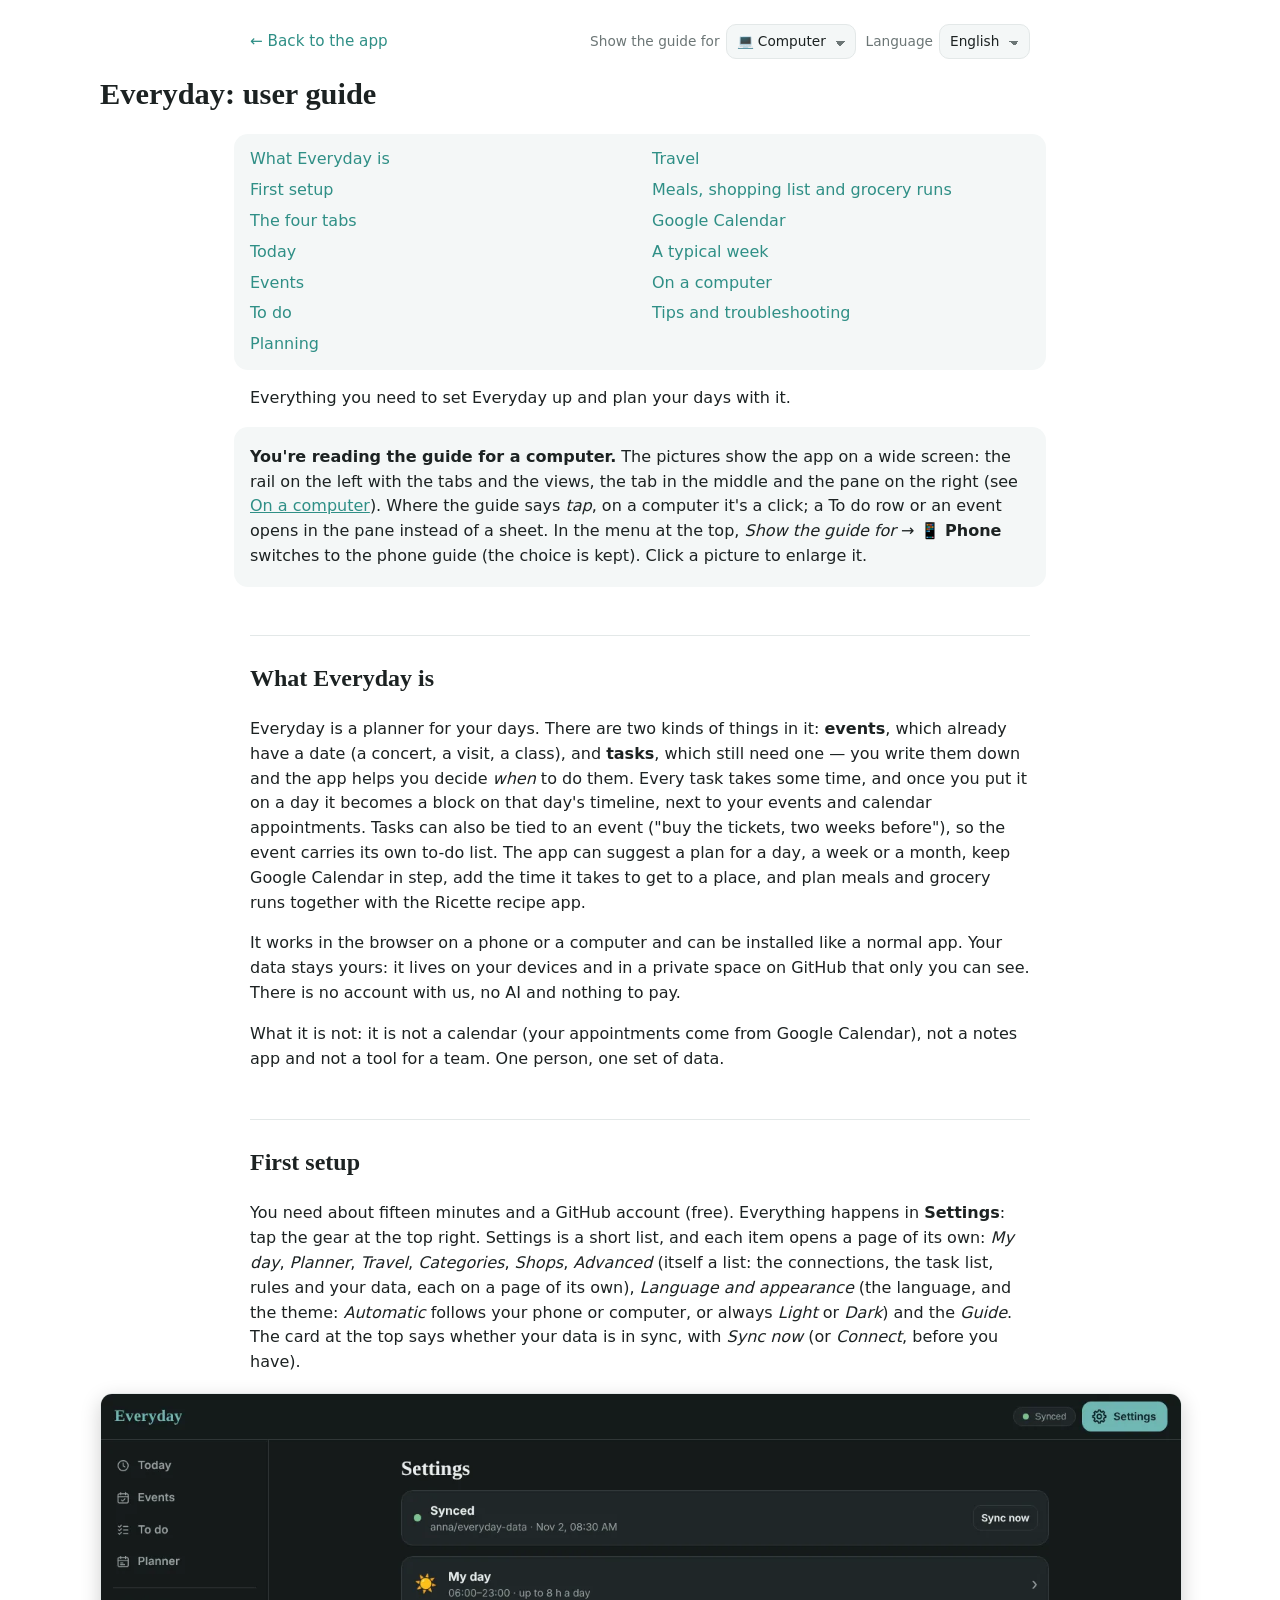
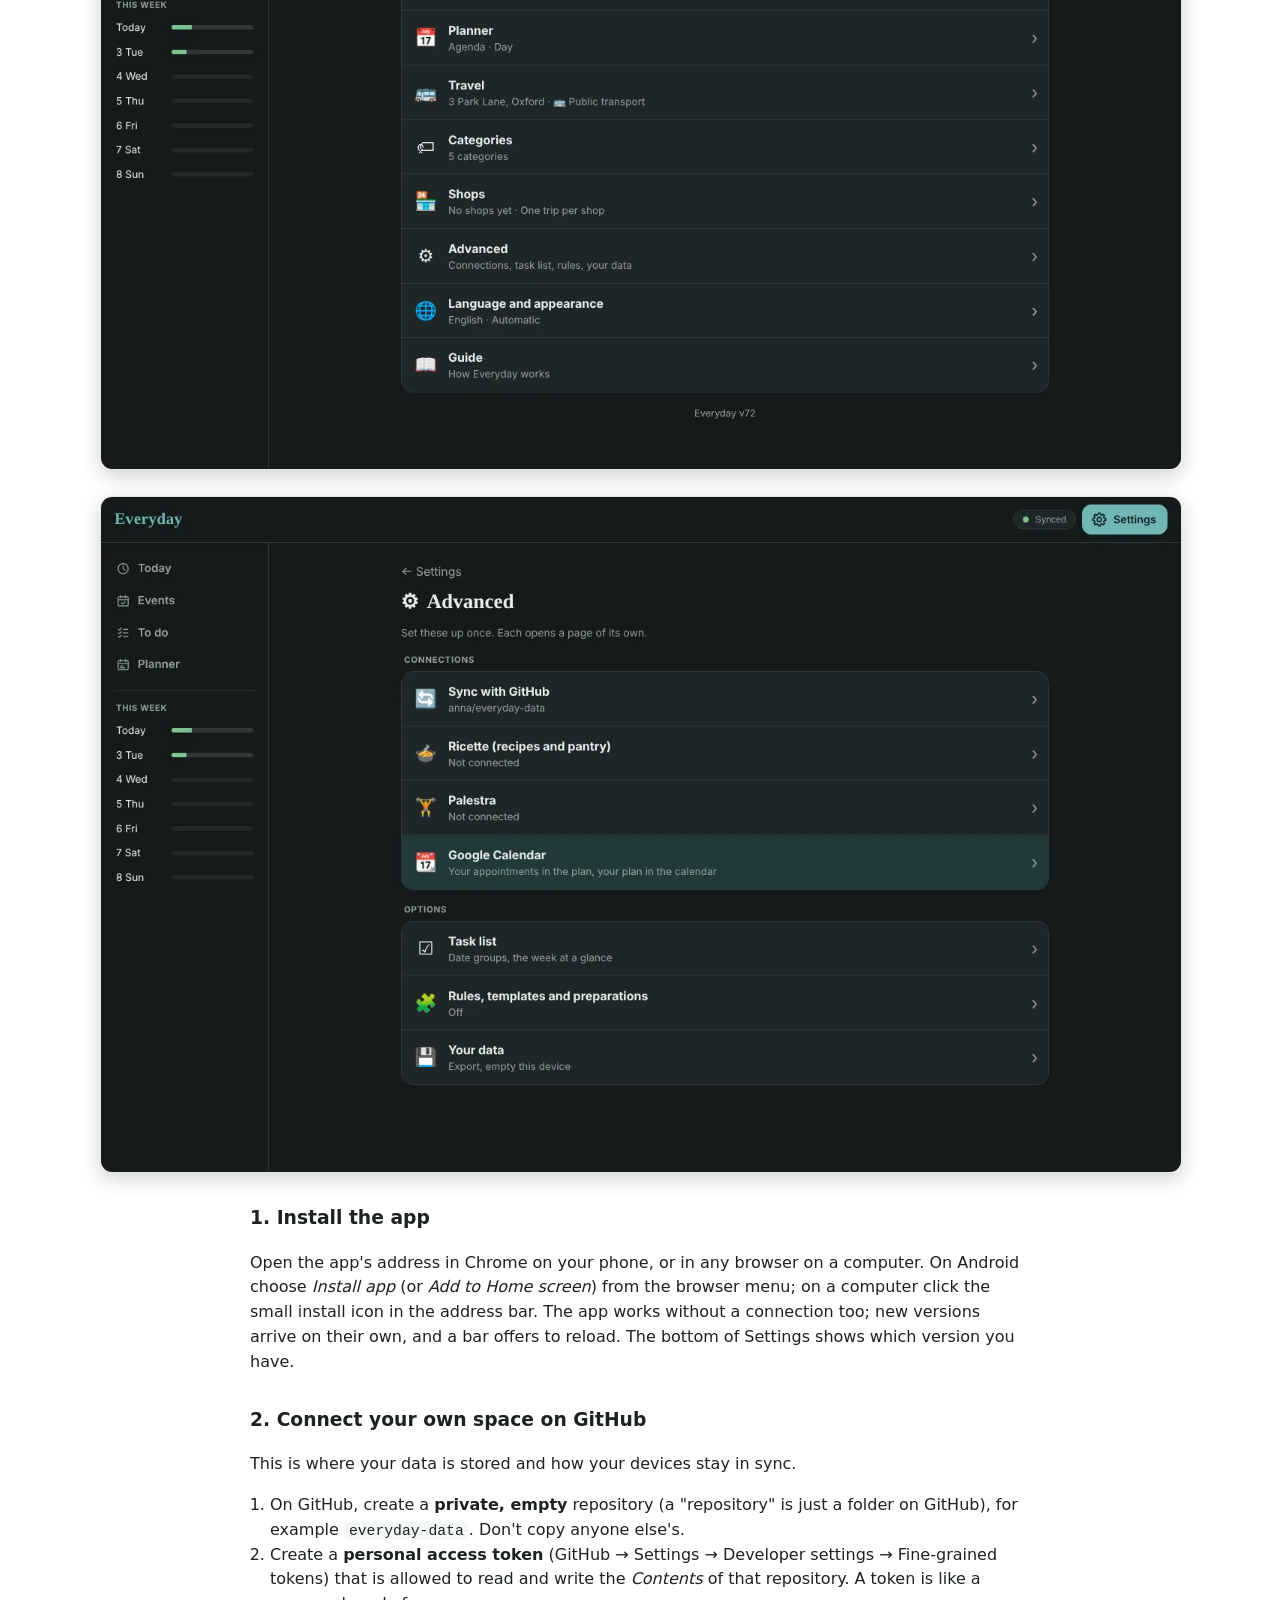
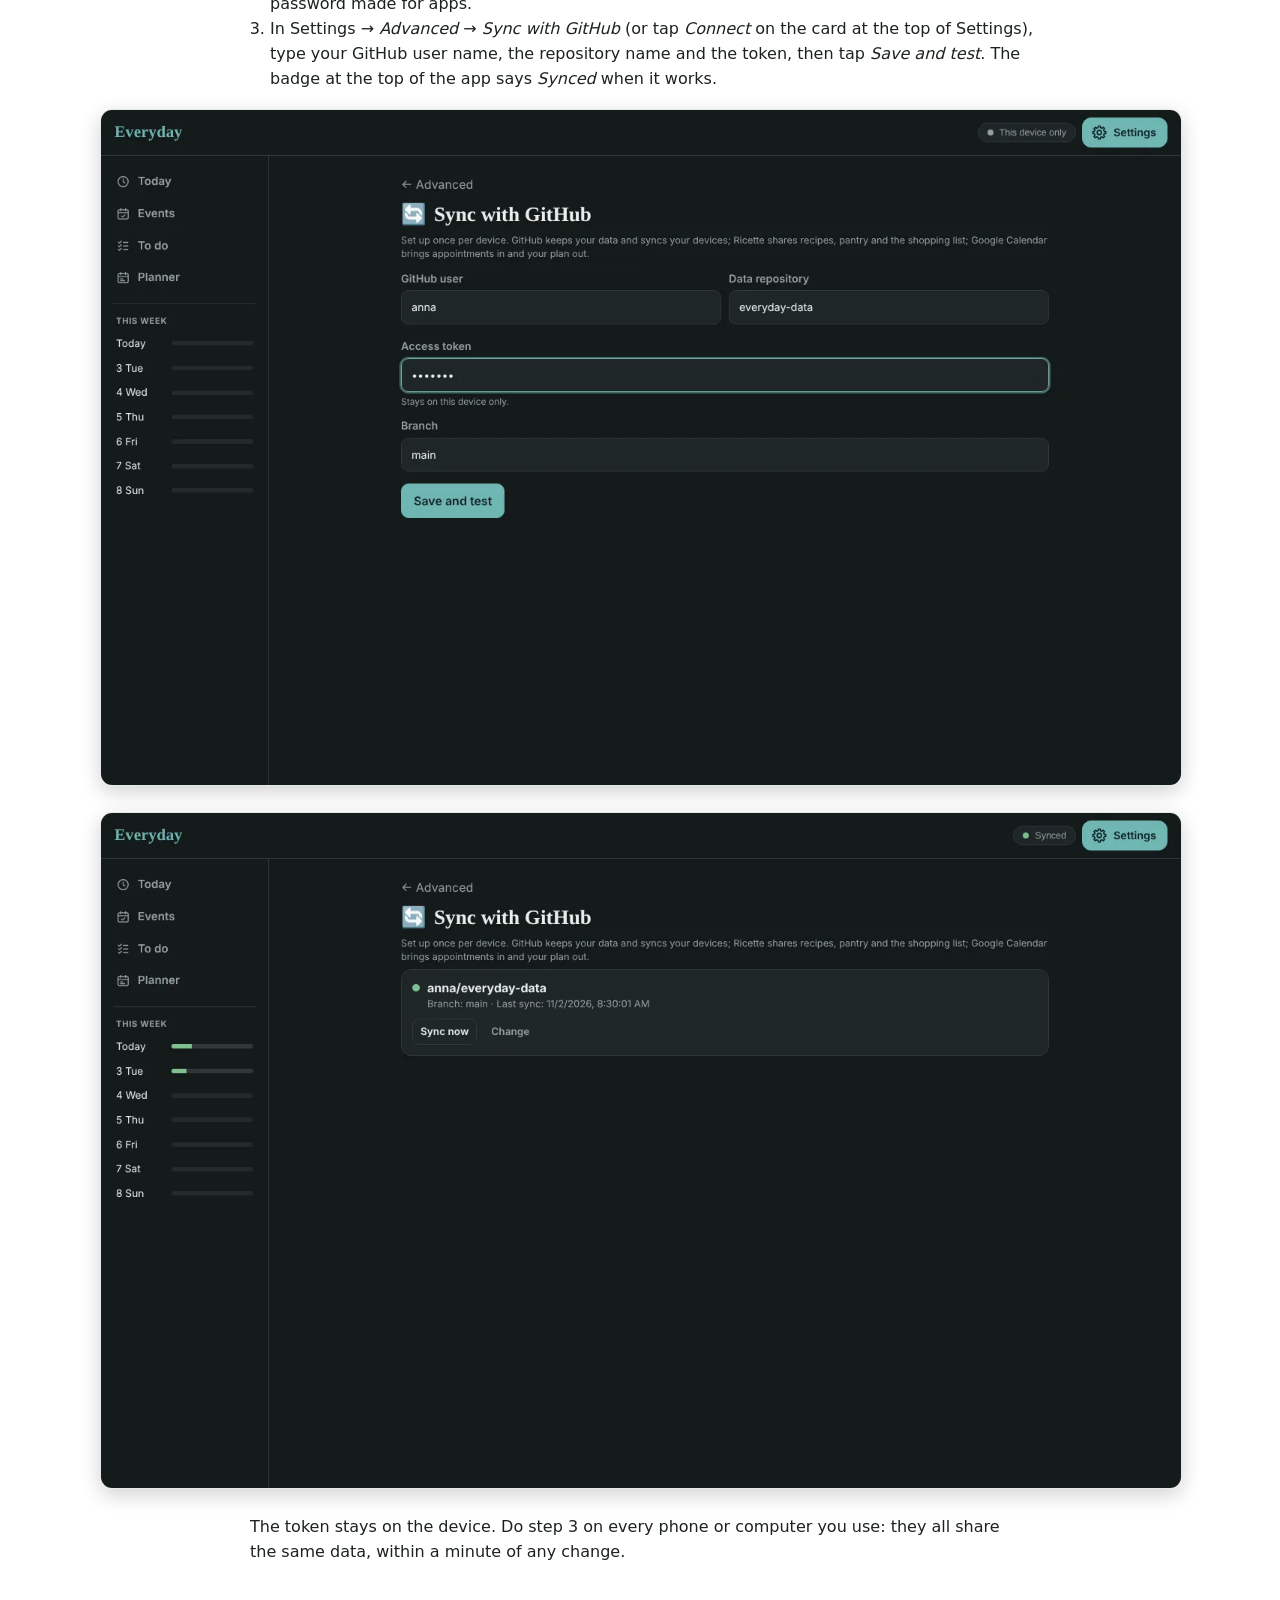
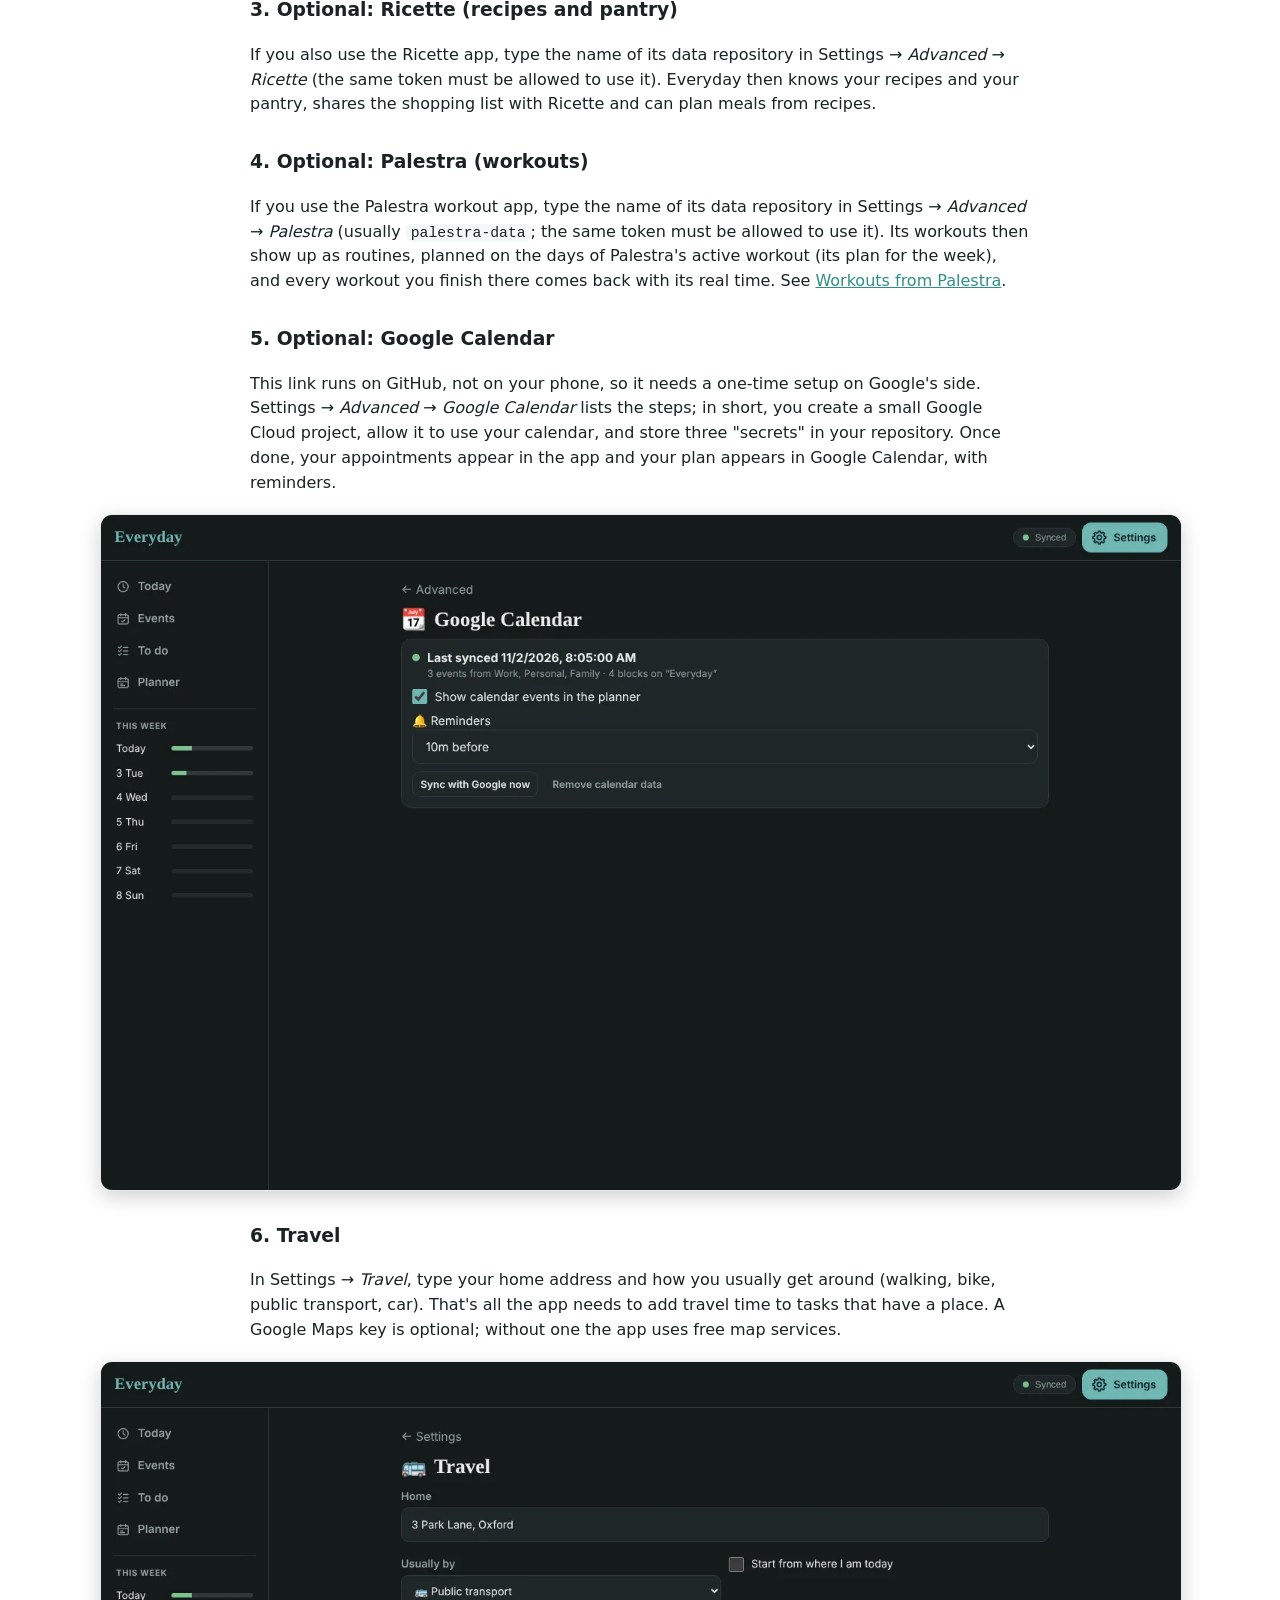
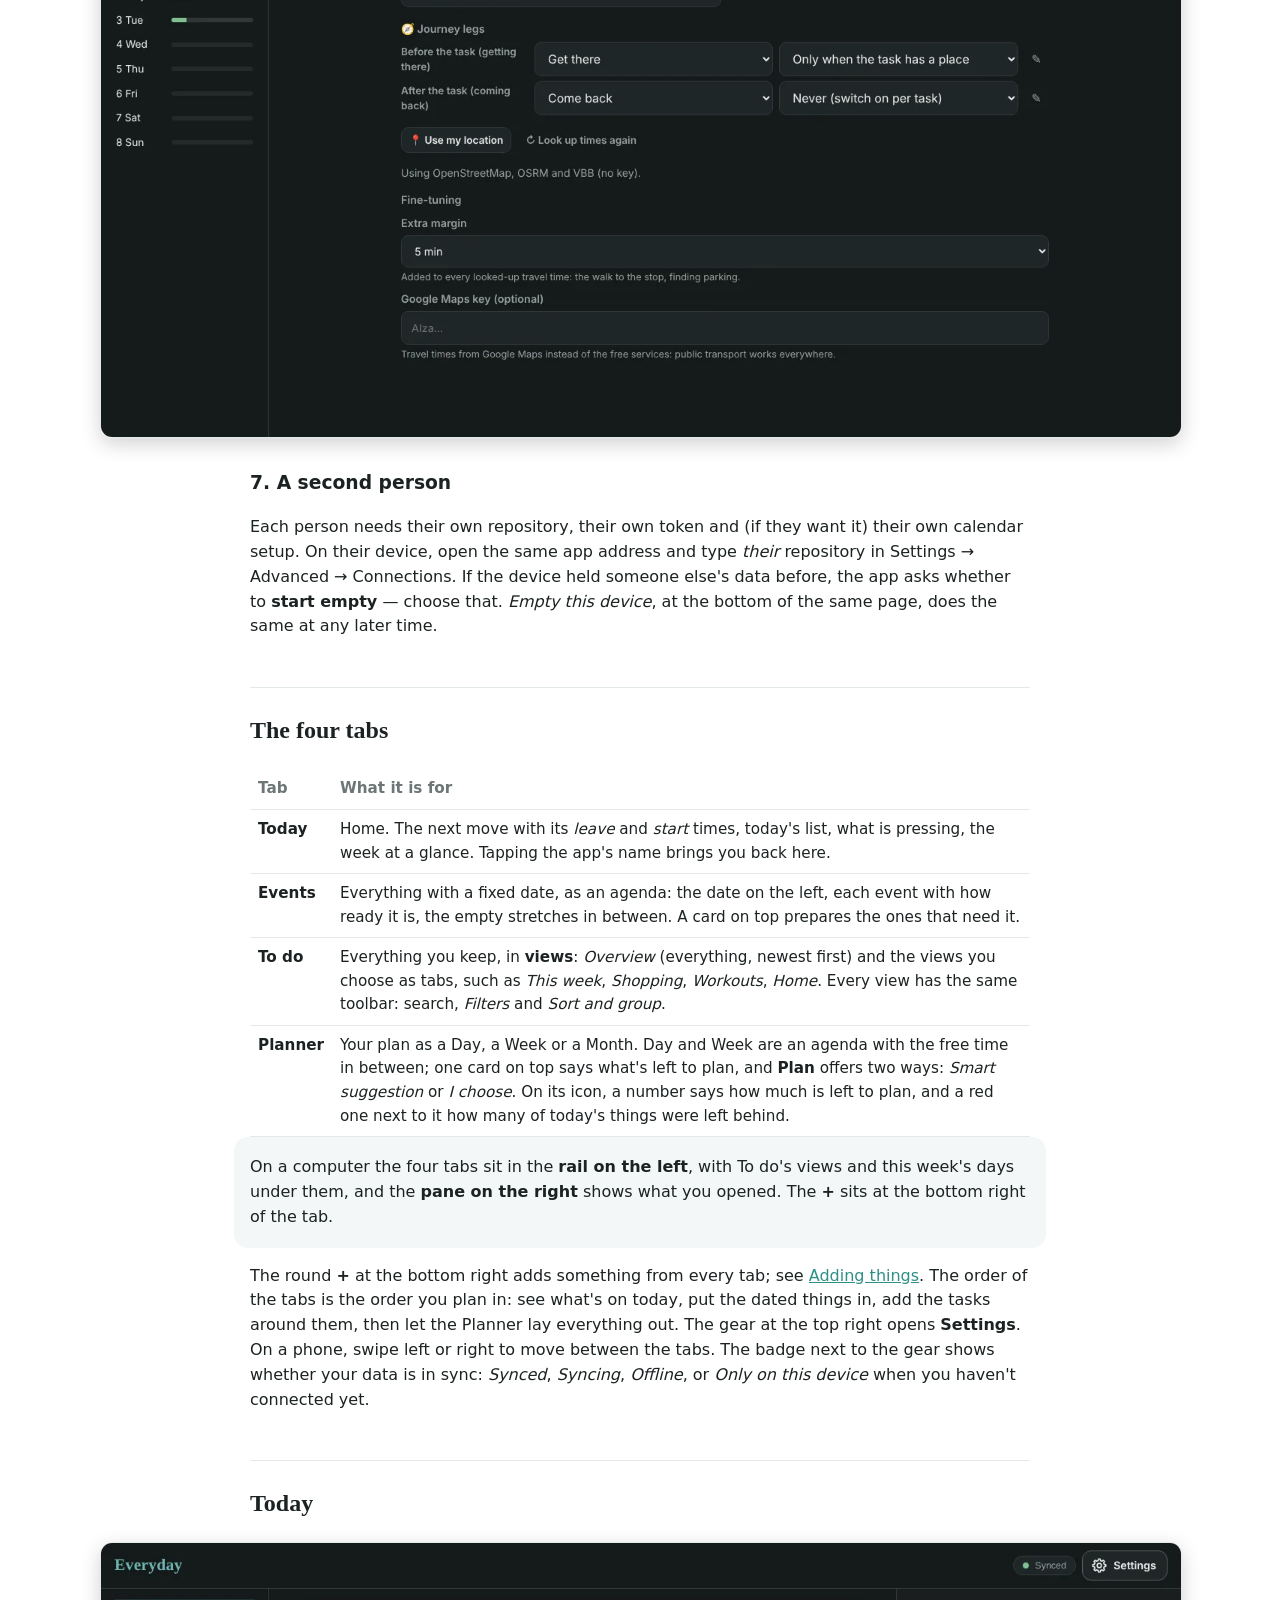
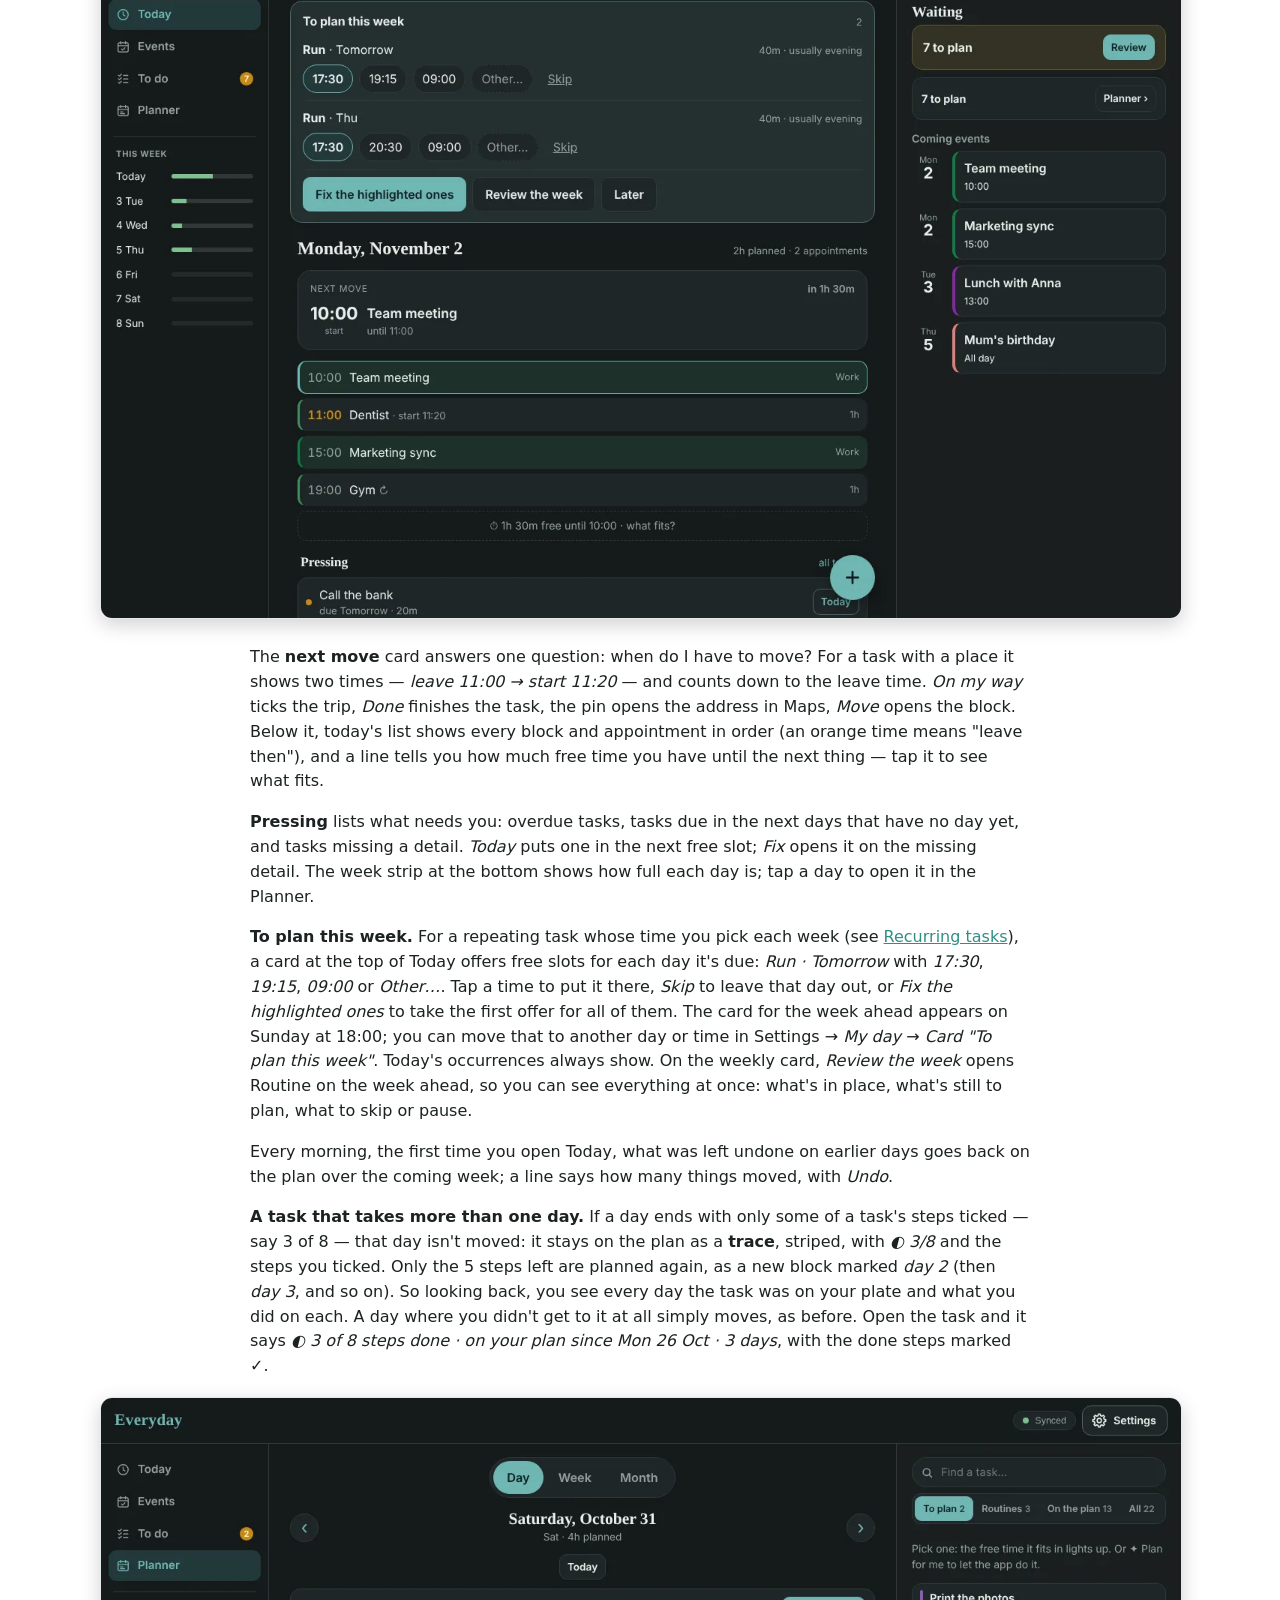
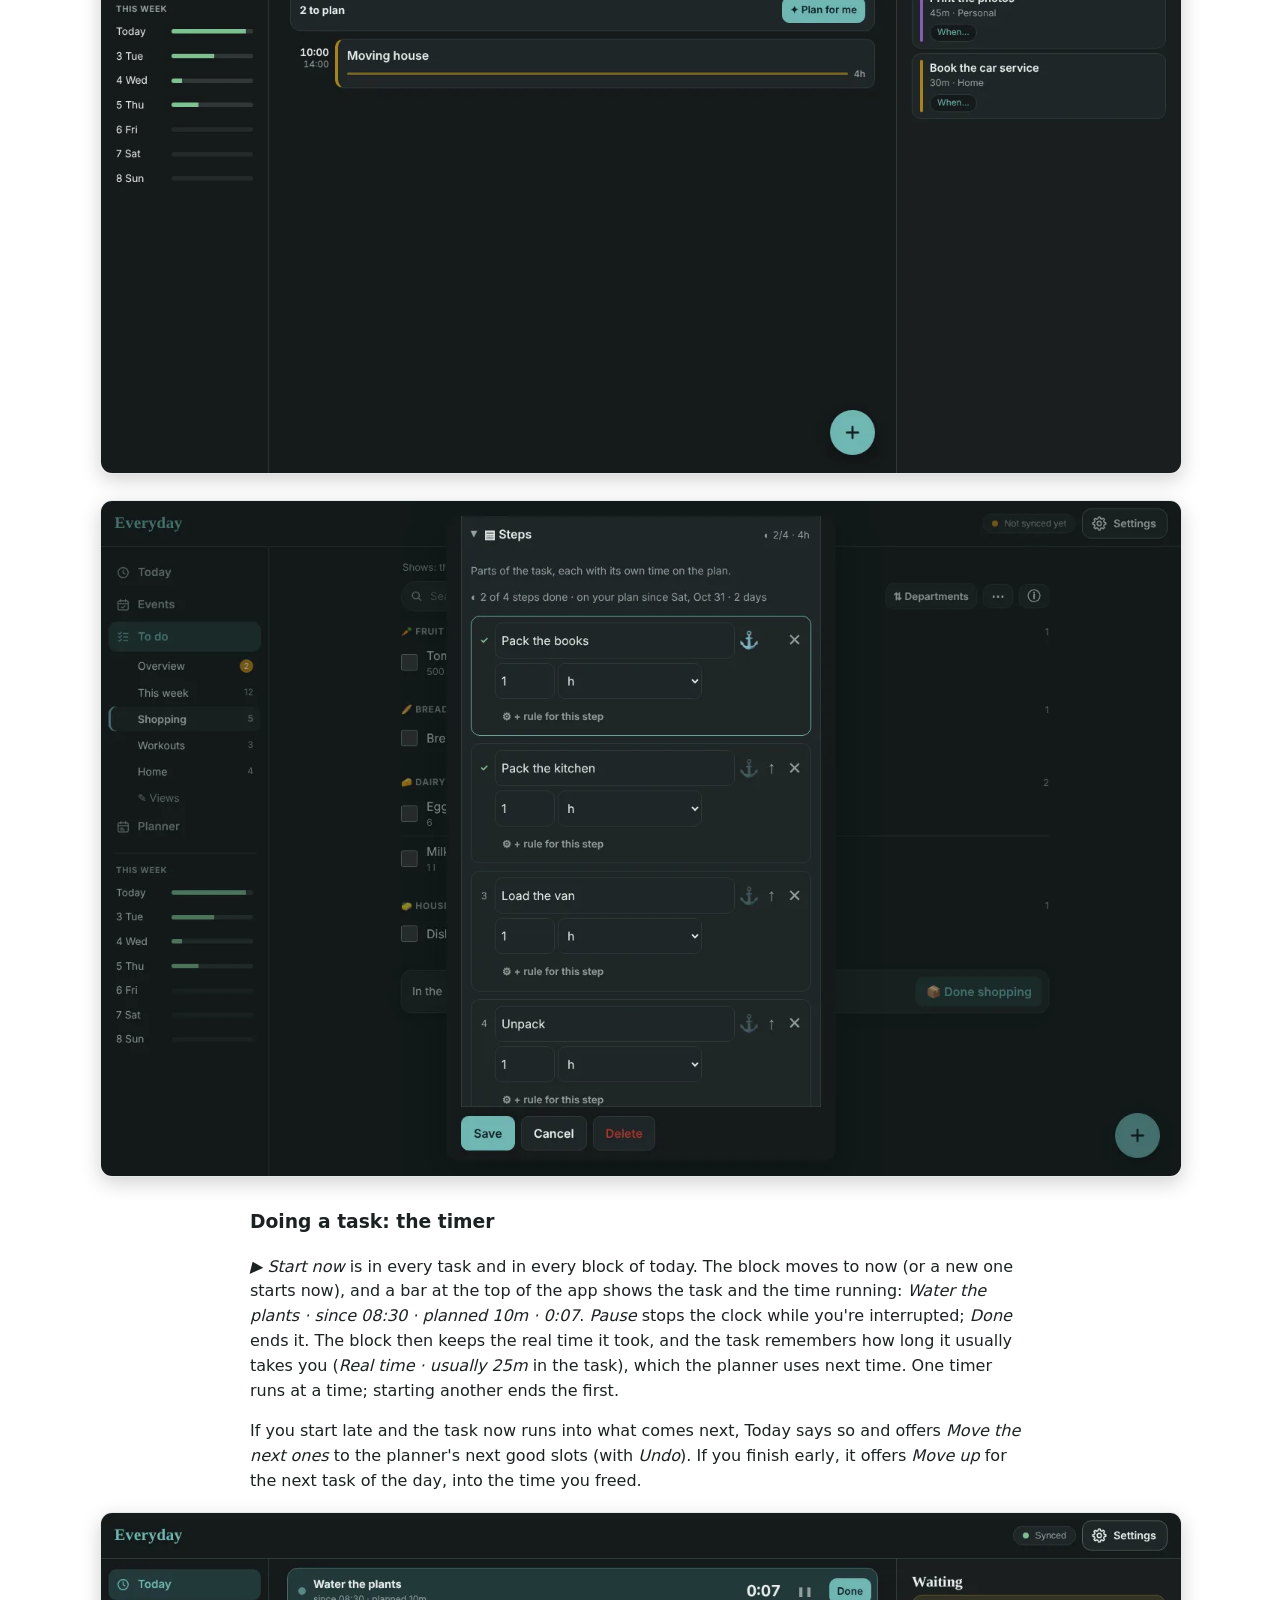
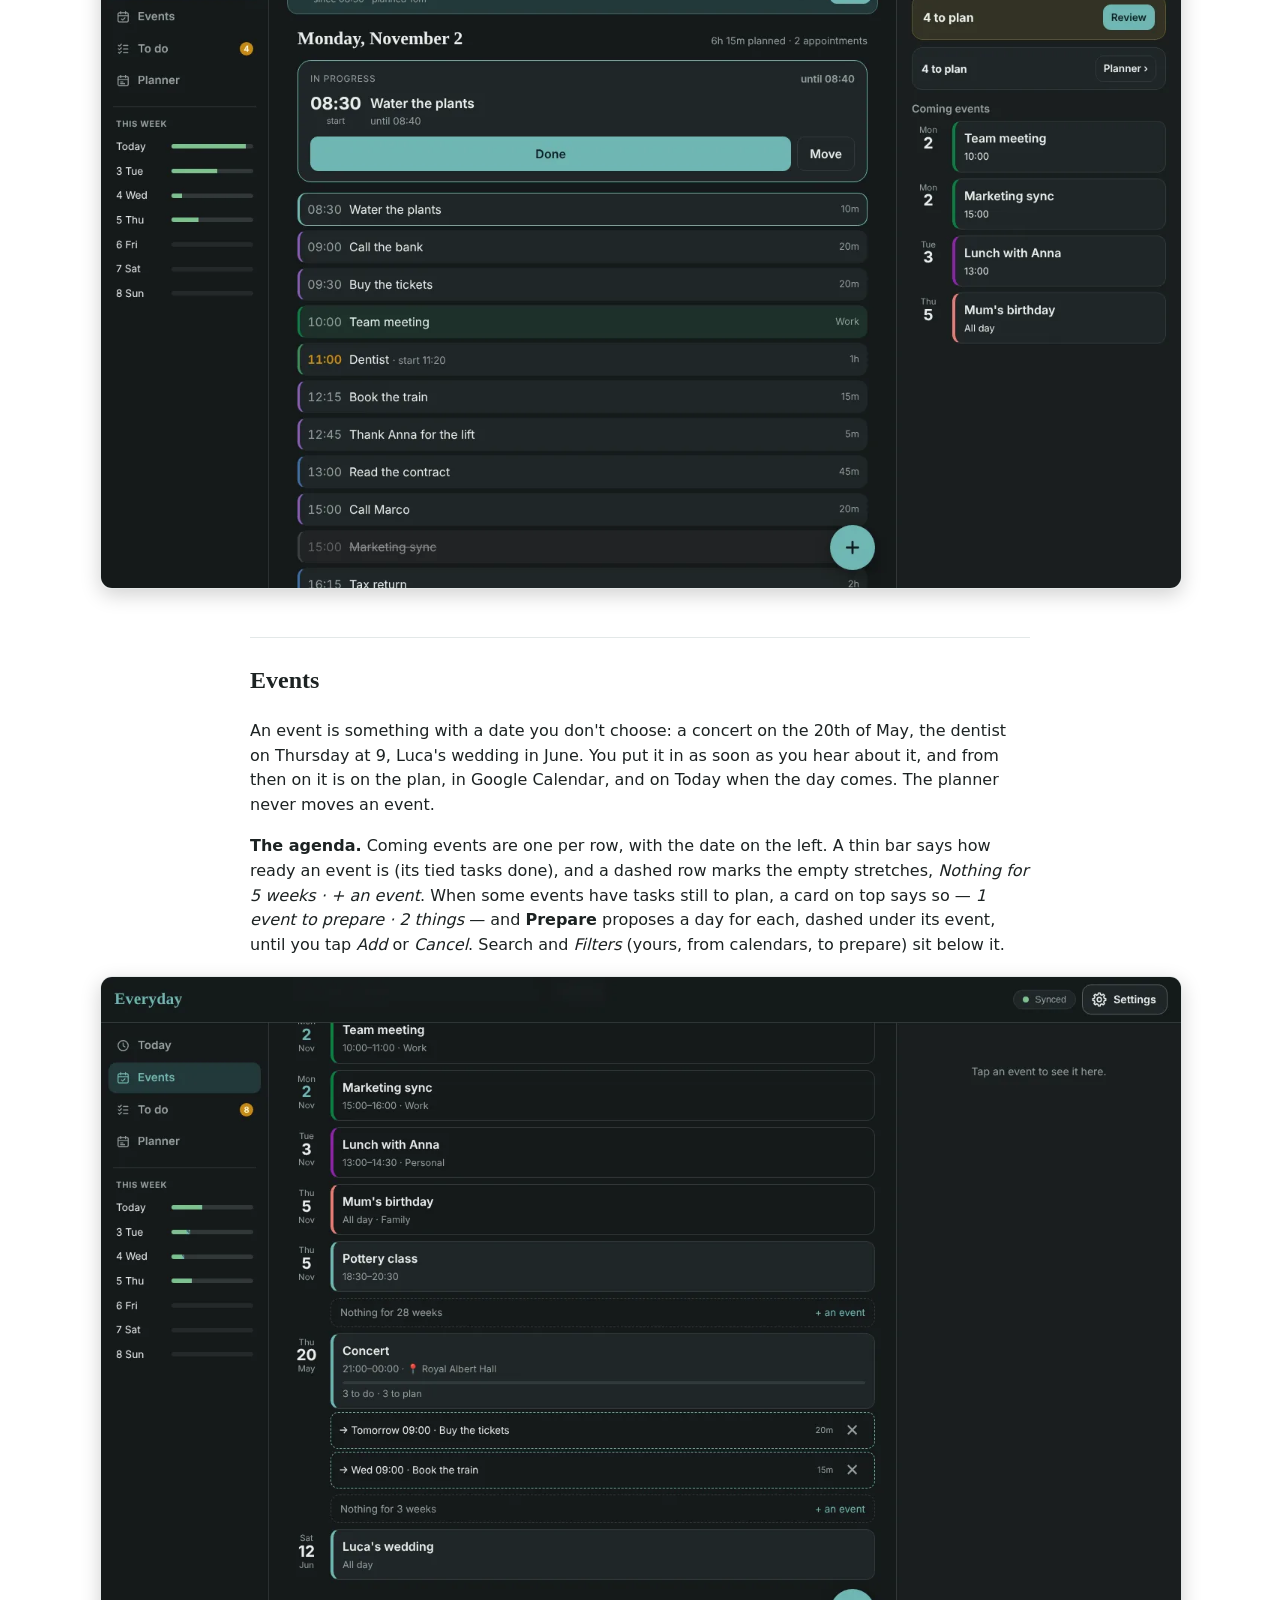
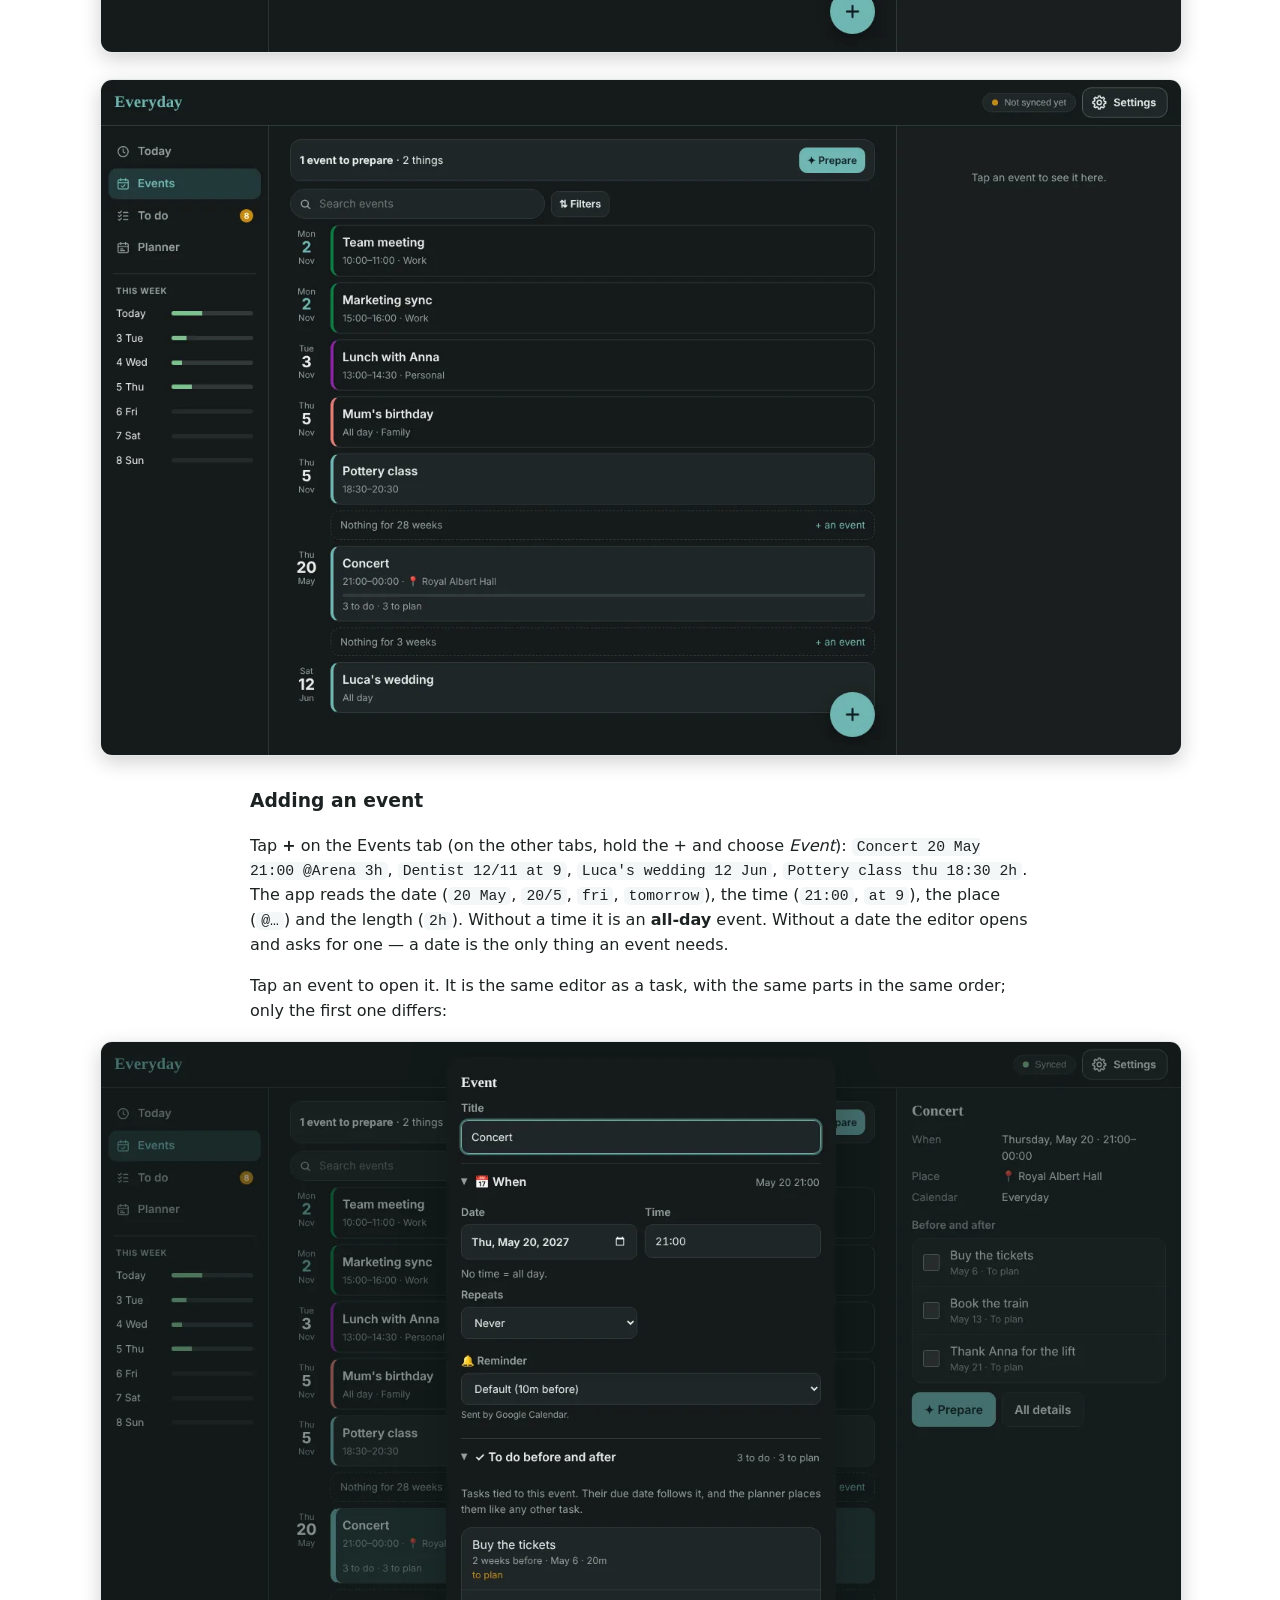
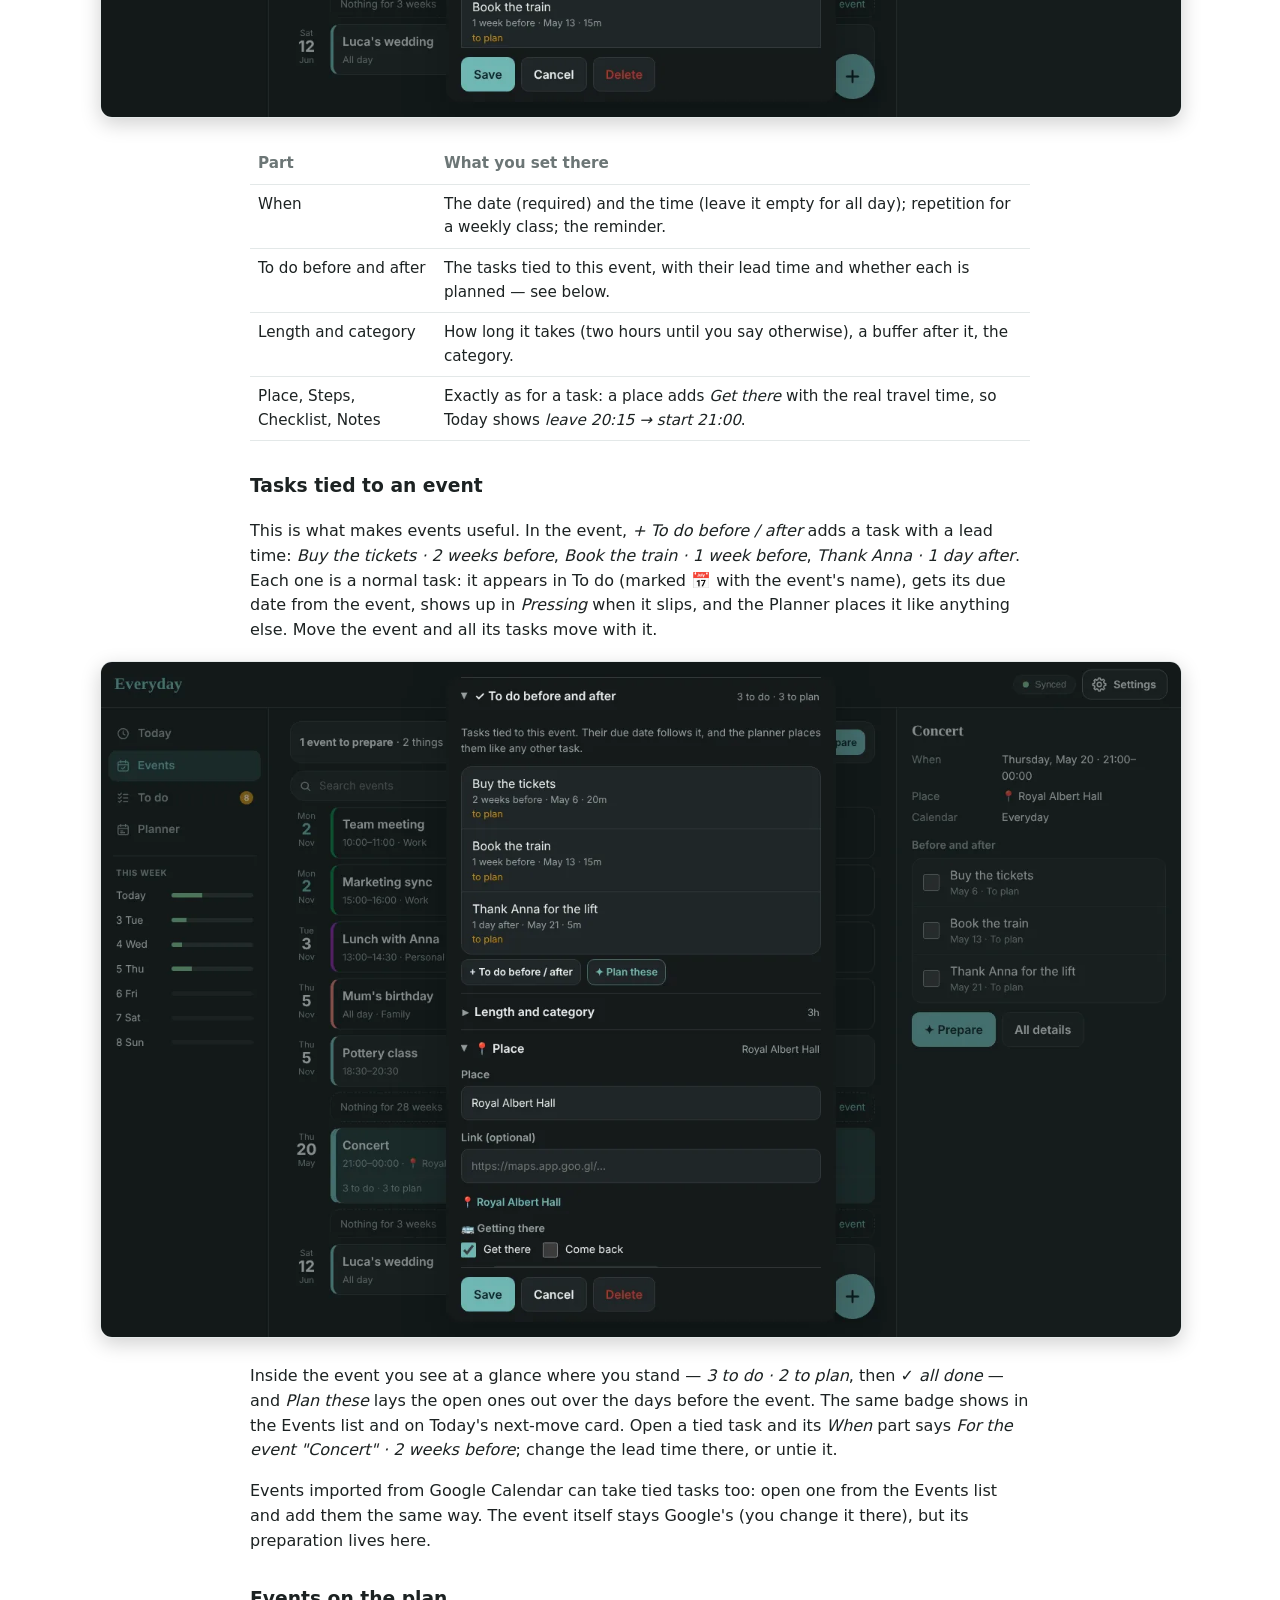
==== commit 641fdafc: "Add files via upload" ====
--- a/guide-en.html
+++ b/guide-en.html
@@ -88,7 +88,7 @@
 </tr>
 <tr>
 <td><strong>Planner</strong></td>
-<td>Your plan as a Day, a Week or a Month. Day and Week are an agenda with the free time in between; one card on top says what's left to plan, and <strong>Plan</strong> offers two ways: <em>Smart suggestion</em> or <em>I choose</em>.</td>
+<td>Your plan as a Day, a Week or a Month. Day and Week are an agenda with the free time in between; one card on top says what's left to plan, and <strong>Plan</strong> offers two ways: <em>Smart suggestion</em> or <em>I choose</em>. On its icon, a number says how much is left to plan, and a red one next to it how many of today's things were left behind.</td>
 </tr>
 </tbody>
 </table>
@@ -265,12 +265,12 @@
 <ul>
 <li>A workout on fixed weekdays repeats on those days, at the workout's time if it has one, otherwise you pick the time each week on the Sunday <em>To plan</em> card.</li>
 <li>A workout on "any day" twice in the plan becomes <em>2 times a week</em>, also picked on the card.</li>
-<li>A routine outside the workout has no rhythm: plan it with <strong>▶</strong> when you want it.</li>
+<li>Only the <strong>active workout</strong>'s routines (and those of one starting later) show in Everyday. The others stay out of the lists, with their past sessions, and come back when you put them in a workout.</li>
 <li>A workout made active "from Monday" takes over on Monday; until then the old one keeps going. When the workout changes, what the old one had put on the plan from that day on comes off; sessions already done stay.</li>
 <li><strong>Moving a session to tomorrow</strong> in Palestra moves the block in Everyday too, at the next sync: at the same time if it's free, otherwise in the first free slot that day. Moving it again follows step by step, and undoing the move in Palestra brings it back. A session already started or done doesn't move.</li>
 <li>A workout deleted in Palestra moves to <strong>Archived</strong>: its past days stay, and it's not planned any more.</li>
 </ul>
-<p>On the day, the workout's card on Today, its block and its editor say <strong>▶ Start in Palestra</strong>: that opens Palestra on that workout and starts Everyday's timer at the same moment (the bar at the top gets a <em>Palestra ↗</em> link back). When you finish in Palestra, the session comes back at the next sync: the block takes the real start and end, and the minutes you trained without the pauses. A workout you did in Palestra without starting it here lands on the plan by itself, on that day's block for the same workout or as a new one. Everyday in turn tells Palestra what's planned for the next two weeks, so Palestra shows your next workout.</p>
+<p>On the day, the workout's card on Today, its block and its editor say <strong>▶ Start in Palestra</strong>: that opens Palestra on that workout and starts Everyday's timer at the same moment (the bar at the top gets a <em>Palestra ↗</em> link back). While the workout is going on in Palestra (even if you started it there), Everyday sees it within a minute: that day's block starts at the real time, with the bar on top <em>in Palestra since 18:35</em> and <em>● in progress in Palestra</em>; a pause in Palestra is a pause here too. If there was no block, a temporary one shows up. When you finish in Palestra, the session comes back at the next sync: the block takes the real start and end, and the minutes you trained without the pauses. A workout you did in Palestra without starting it here lands on the plan by itself, on that day's block for the same workout or as a new one. Everyday in turn tells Palestra what's planned for the next two weeks, so Palestra shows your next workout.</p>
 <p><strong>Tap a routine</strong> to see how it's been going and change what you change from time to time:</p>
 <ul>
 <li><strong>Recent weeks</strong>: the last three weeks and this one, with <em>8 of 10 done</em>.</li>
@@ -282,6 +282,7 @@
 </ul>
 <p><img class="ph" loading="lazy" alt="A routine opened: recent weeks, the rhythm, the period, pauses" src="guide/en/30-routine.webp" /><img class="dk" loading="lazy" alt="A routine opened: recent weeks, the rhythm, the period, pauses" src="guide/en/desk/30-routine.webp" /></p>
 <h3 id="recurring-tasks">Recurring tasks</h3>
+<p><strong>At the top of the card</strong> is all you need for the when, without opening anything. Under <em>Once · Repeats · Whenever</em>: for <em>Once</em> the day (<em>Today</em>, <em>Tomorrow</em> or a date) and the time; for <em>Repeats</em> the seven days to tap, with <em>Every day</em>, <em>Weekdays</em>, <em>Weekend</em>, <em>N times a week</em> and <em>Every month</em>, and the time — typing a time means <em>Always at this time</em>, or <em>I pick it each week</em>; then the length. One line sums it up: <em>↻ Every day · 20:30 · 1h 30m · goes on the plan by itself</em>. Dinner every day at 20:30 is: <em>Repeats</em>, <em>Every day</em>, <em>20:30</em>. <em>Different times on different days…</em> (or, for once, <em>Several times this week…</em>) opens the week grid. How often, the end, pauses and the rest are further down, under <em>More → Repeat and due date</em>.</p>
 <p>The <em>When</em> part starts with one choice:</p>
 <ul>
 <li><strong>Once</strong>: a day and a time, or neither (the planner finds a slot), and a due date if there is one.</li>
@@ -310,6 +311,7 @@
 <h2 id="planning">Planning</h2>
 <h3 id="the-views">The views</h3>
 <p>The Planner shows your plan as a <strong>Day</strong>, a <strong>Week</strong> or a <strong>Month</strong>. The Day is an <strong>agenda</strong>: things in time order, each with its start and end on the left and its length as a number and a thin bar. Between them, a dashed row says how much free time there is: <em>Free · 2h 20m · what fits?</em> (within the hours the planner may use, Settings → Planner). The <strong>Week</strong> is a list of the seven days, each with its load bar and the day's things as small labels with the time; tap a day to open it. The <strong>Month</strong> is a grid.</p>
+<p><strong>A long block with other things inside</strong> (2 hours or more) becomes a box that holds them: what falls in its hours is listed inside the box, which ends with <em>21:00 · end</em>. If the block lets other things happen (an event shown as free in Google, or a block that may overlap), its free time shows inside too. <em>▴ close</em> folds it to one line saying what's inside.</p>
 <p><img class="ph" loading="lazy" alt="The Day: an agenda with the free time in between" src="guide/en/09-plan-day.webp" /><img class="dk" loading="lazy" alt="The Day: an agenda with the free time in between" src="guide/en/desk/09-plan-day.webp" /></p>
 <p><img class="ph" loading="lazy" alt="The Week: the days as a list" src="guide/en/12-week.webp" /><img class="dk" loading="lazy" alt="The Week: the days as a list" src="guide/en/desk/12-week.webp" /></p>
 <p>If you prefer the hour timeline (blocks to drag, and the <em>To plan</em> drawer at the bottom), choose Settings → Planner → <em>Planner layout</em> → <em>By the hour</em>.</p>
@@ -324,10 +326,10 @@
 </ul>
 <p><img loading="lazy" alt="Plan on a phone: Smart suggestion or I choose" src="guide/en/41-plan-choose.webp" /></p>
 <h3 id="i-choose-placing-things-by-hand">I choose: placing things by hand</h3>
-<p><em>I choose</em> opens a list with search on top and four tabs: <strong>To plan</strong>, <strong>Routines</strong> (this week's turns, with how many times each is already on the plan, and the <em>whenever</em> routines), <strong>On the plan</strong> (to find and move what's already there) and <strong>All</strong>. Tap something: a bar on top says <em>Tap a lit free stretch for “Call Marco” (20m)</em>, and the free stretches it fits in light up on the agenda. Tap one and it goes there. A routine turn keeps its day; put it on another day and the app asks whether it goes <em>Instead of</em> a turn that week or as <em>One more</em>. ✕ on the bar stops.</p>
+<p><em>I choose</em> opens a list with search on top and four tabs: <strong>To plan</strong>, <strong>Routines</strong> (this week's turns, with how many times each is already on the plan, and the <em>whenever</em> routines), <strong>On the plan</strong> (to find and move what's already there) and <strong>All</strong>. Tap something: a bar on top says <em>Tap a lit free stretch for “Call Marco” (20m)</em>, and the free stretches it fits in light up on the agenda. Tap one and it goes there. A routine turn keeps its day; put it on another day and the app asks whether it goes <em>Instead of</em> a turn that week or as <em>One more</em>. From a routine's card, <strong>+ One more time…</strong> does the same: pick where, and it goes on once more. You can put it in a stretch that's too short too (it says <em>put it here (too short)</em>; on a computer by dragging as well): it goes there, and the bar at the bottom warns — <em>⚠ “Long job” and “Evening” overlap</em>, or how much time is missing. ✕ on the bar stops.</p>
 <p><img loading="lazy" alt="I choose: search, and the tabs To plan, Routines, On the plan, All" src="guide/en/42-mine.webp" /></p>
 <p><img class="ph" loading="lazy" alt="Something picked: where it fits lights up, dashed blocks can be taken" src="guide/en/43-placing.webp" /><img class="dk" loading="lazy" alt="Something picked: where it fits lights up, dashed blocks can be taken" src="guide/en/desk/43-placing.webp" /></p>
-<p><strong>In another block's place.</strong> While you place something, blocks not done yet are dashed with <em>⇄ in its place</em>. Tap one: your thing takes that time, and the app asks where the other one goes — <strong>To the first free time</strong> that day, <strong>I choose where</strong> (it becomes the one you place), or <strong>Back to To plan</strong> (for a routine turn: <em>To plan again</em>, or <em>Skip this turn</em> if it has a fixed time). One <em>Undo</em> puts both back. Your own Google events stay put (<em>🔒 yours on Google: move it there</em>); invitations can be taken, see <a href="#google-calendar">Google Calendar</a>.</p>
+<p><strong>On a time that's taken.</strong> While you place something, blocks not done yet and events are dashed. Tap one (or, on a computer, drop what you're dragging on it): a sheet puts the two side by side and asks — <strong>Right after it</strong> (the main choice: the other stays where it is), <strong>Instead of …</strong> (it takes that time, then you say where the other goes: <em>To the first free time</em>, <em>I choose where</em>, or <em>Back to To plan</em>; for a routine turn <em>To plan again</em> or <em>Skip this turn</em>), or <strong>Together, in parallel</strong> (both at that time, no warning for these two). One <em>Undo</em> puts it all back. Your own Google event doesn't move from here, so there it's <em>right after</em> and <em>together</em>; on an invitation there's also <em>Not going · put it here</em>, see <a href="#google-calendar">Google Calendar</a>.</p>
 <p><img class="ph" loading="lazy" alt="Where the other one goes: first free time, I choose where, Back to To plan" src="guide/en/44-swap.webp" /><img class="dk" loading="lazy" alt="Where the other one goes: first free time, I choose where, Back to To plan" src="guide/en/desk/44-swap.webp" /></p>
 <p>Other ways:</p>
 <ul>
@@ -335,13 +337,14 @@
 <li>The <strong>+</strong> adds a task; <em>Add and plan</em> puts it in the first free slot, <em>Choose when…</em> lets you pick. Hold the + for an event, a routine or a meal.</li>
 <li>On a computer, drag something from the pane on the right onto a free stretch, another day, or a block to take its place. A block on the agenda can be dragged to another stretch too.</li>
 </ul>
+<p><strong>Left behind.</strong> A block of today whose time is over with no Outcome says <em>⏰ past</em>, and a card at the top of the day gathers them all — <em>⏰ 2 things left behind today</em> — with ✓ (done), ✕ (didn't manage) and <em>→ later</em> (to the first free time from now), each with <em>Undo</em>. The red number on the Planner icon counts them even when you're on another tab.</p>
 <h3 id="a-block-opened-and-its-outcome">A block opened, and its Outcome</h3>
 <p>Tap something on the agenda to open it. The time reads <strong>Start → End</strong>, with the length below: one of the two is <strong>fixed</strong> (it has the lit ring; when the sheet opens it's the Start). Tap <em>Start</em> or <em>End</em> to choose which; a length then counts from there — with the End fixed at 14:00, <em>1h 30m</em> makes it start at 12:30. Tap a time to type it: typing the Start moves the block (the end follows), typing the End changes the length. Below is <strong>the rest of the day</strong>: your other blocks in grey, events in their colour, this block in teal. If it overlaps something you see it striped, with <em>Overlaps …</em> and <strong>Move to …</strong> (the first free time it fits in); you can also drag the block along the strip. <em>Hide</em> takes the strip away (<em>Show the day</em> brings it back), and the app remembers.</p>
 <p><img class="ph" loading="lazy" alt="Start → End with the End fixed, the lengths, and the rest of the day" src="guide/en/53-timepair.webp" /><img class="dk" loading="lazy" alt="Start → End with the End fixed, the lengths, and the rest of the day" src="guide/en/desk/53-timepair.webp" /></p>
 <p>Then steps and checklist, notes. At the bottom is the <strong>Outcome</strong>: <strong>▶ Start</strong> (today only: the timer starts), <strong>✓ Done</strong> and <strong>✕ Didn't manage</strong>. Afterwards the Outcome says how it went (<em>Done · took 1h 12m, planned 40m</em>) with <em>Undo</em>.</p>
 <p><img class="ph" loading="lazy" alt="A block opened, with the Outcome at the bottom" src="guide/en/13-block-travel.webp" /><img class="dk" loading="lazy" alt="A block opened, with the Outcome at the bottom" src="guide/en/desk/13-block-travel.webp" /></p>
 <h3 id="letting-the-app-plan">Letting the app plan</h3>
-<p><strong>✦ Smart suggestion</strong> (on a computer, <em>✦ Plan for me</em>) is one guided flow. Pick the span (today, a few days, a week, two, the month). If some tasks miss a detail the planner needs, it asks right there — a length in one tap, a place, whether to split a task longer than the daily limit — without opening them. Then the proposals appear dashed in their place on the agenda, the times proposed for routine turns without a time too, and the card becomes <em>7 proposals · Cancel · Add</em>. ✕ on a proposal takes it back; <strong>Add</strong> puts them all on the plan.</p>
+<p><strong>✦ Smart suggestion</strong> (on a computer, <em>✦ Plan for me</em>) is one guided flow. Pick the span (today, a few days, a week, two, the month). If some tasks miss a detail the planner needs, it asks right there — a length in one tap, a place, whether to split a task longer than the daily limit — without opening them. Then the proposals appear dashed in their place on the agenda, the times proposed for routine turns without a time too, and the card becomes <em>7 proposals · Cancel · Add</em>. Each proposal has <strong>✓</strong> (puts it on the plan at once) and <strong>✕</strong> (takes it back); <strong>Add</strong> puts all the ones left on the plan (after a ✓ it says <em>Add the rest</em>), <strong>Cancel</strong> drops the ones left and keeps those already taken.</p>
 <p><img class="ph" loading="lazy" alt="Plan: choose the span and fill the missing details inline" src="guide/en/10-suggest-dialog.webp" /><img class="dk" loading="lazy" alt="Plan: choose the span and fill the missing details inline" src="guide/en/desk/10-suggest-dialog.webp" /></p>
 <p><img class="ph" loading="lazy" alt="The proposals dashed on the agenda, waiting for Add" src="guide/en/11-suggest-previews.webp" /><img class="dk" loading="lazy" alt="The proposals dashed on the agenda, waiting for Add" src="guide/en/desk/11-suggest-previews.webp" /></p>
 <p>If a block overlaps a calendar event, or comes before something it depends on, a warning appears: tap it for the list. <em>Fix</em> lets the app choose; for an overlap, <strong>Choose</strong> puts the two side by side with <em>Keep this</em>, then asks where the other goes (first free time, I choose where, Back to To plan); a Google event always stays put. <em>It's fine</em> (or <em>Leave them overlapping</em>) drops the warning for those two only: if the same block also overlaps something else, that warning stays; and if you move the block later, the warning comes back.</p>
@@ -371,7 +374,7 @@
 <h2 id="google-calendar">Google Calendar</h2>
 <p>Once set up, the link works both ways:</p>
 <ul>
-<li><strong>Your calendars → Everyday.</strong> Appointments from the calendars you import appear on the plan in their colour, as busy time the planner works around. You can't change them here; a link opens them in Google Calendar.</li>
+<li><strong>Your calendars → Everyday.</strong> Appointments from the calendars you import appear on the plan in their colour, as busy time the planner works around (those set to <em>Free</em> in Google say <em>free in Google</em>, and their time stays free). You can't change them here; a link opens them in Google Calendar.</li>
 <li><strong>Everyday → Google Calendar.</strong> Everything you plan is written to a calendar called <em>Everyday</em>, with a reminder (the default from Settings → Advanced → Google Calendar, or the task's own). A task with a trip is one event that starts when you leave, titled <em>Dentist 11:20 · leave 11:00</em>, so the reminder rings before you have to go. Your own events carry a 📅; all-day ones become all-day entries. Move or delete an Everyday event in Google Calendar and your plan follows.</li>
 </ul>
 <p><strong>Invitations.</strong> An event someone else invited you to shows what you answered: <em>✉ Invite · not answered</em>, <em>✉ Maybe</em> or <em>✓ You're going</em>. Events you made yourself (or with no guests) have no tag. If you won't go to one:</p>
@@ -379,7 +382,7 @@
 <li><strong>By putting something in its place.</strong> While you place something (see <a href="#i-choose-placing-things-by-hand">I choose</a>), invitations are dashed too: tap one and choose <strong>Not going · put … here</strong>. If you had said yes, an amber note reminds you. <strong>Answer No on Google too</strong> (off until you tick it) sends your No to whoever invited you at the next sync. One <em>Undo</em> puts everything back.</li>
 <li><strong>Without placing anything.</strong> Open the invitation: it says who invited you and your answer, and has <strong>Not going</strong> (with the same box for Google).</li>
 </ul>
-<p>An invitation you're not going to stays in the day, grey and struck through with <em>Not going</em>, and no longer counts as busy: the planner can use the time. Open it for <strong>I'm going after all</strong> (whatever took its place moves to the first free time) or <strong>Remove from the day</strong> (gone from here, still in Google Calendar). If you answered No on Google, it stays No there: change it in Google Calendar.</p>
+<p>An invitation you're not going to stays in the day, grey and struck through with <em>Not going</em>, and no longer counts as busy: the planner can use the time, and on the agenda it's part of the free stretch. Open it for <strong>I'm going after all</strong> (whatever took its place moves to the first free time) or <strong>Remove from the day</strong> (gone from here, still in Google Calendar). If you answered No on Google, it stays No there: change it in Google Calendar.</p>
 <p><img class="ph" loading="lazy" alt="An invitation: Not going · put it here, and Answer No on Google too" src="guide/en/45-invite.webp" /><img class="dk" loading="lazy" alt="An invitation: Not going · put it here, and Answer No on Google too" src="guide/en/desk/45-invite.webp" /></p>
 <p><img class="ph" loading="lazy" alt="The invitation stays in the day, greyed: Not going" src="guide/en/47-invite-skipped.webp" /><img class="dk" loading="lazy" alt="The invitation stays in the day, greyed: Not going" src="guide/en/desk/47-invite-skipped.webp" /></p>
 <p>The link refreshes every hour and a moment after you change your plan; <em>Sync with Google now</em> refreshes it by hand. The section in Settings shows when it last ran and how many appointments came in. <em>Remove calendar data</em> deletes the imported appointments from your repository — useful if a repository was copied from someone else's and shows their calendar.</p>
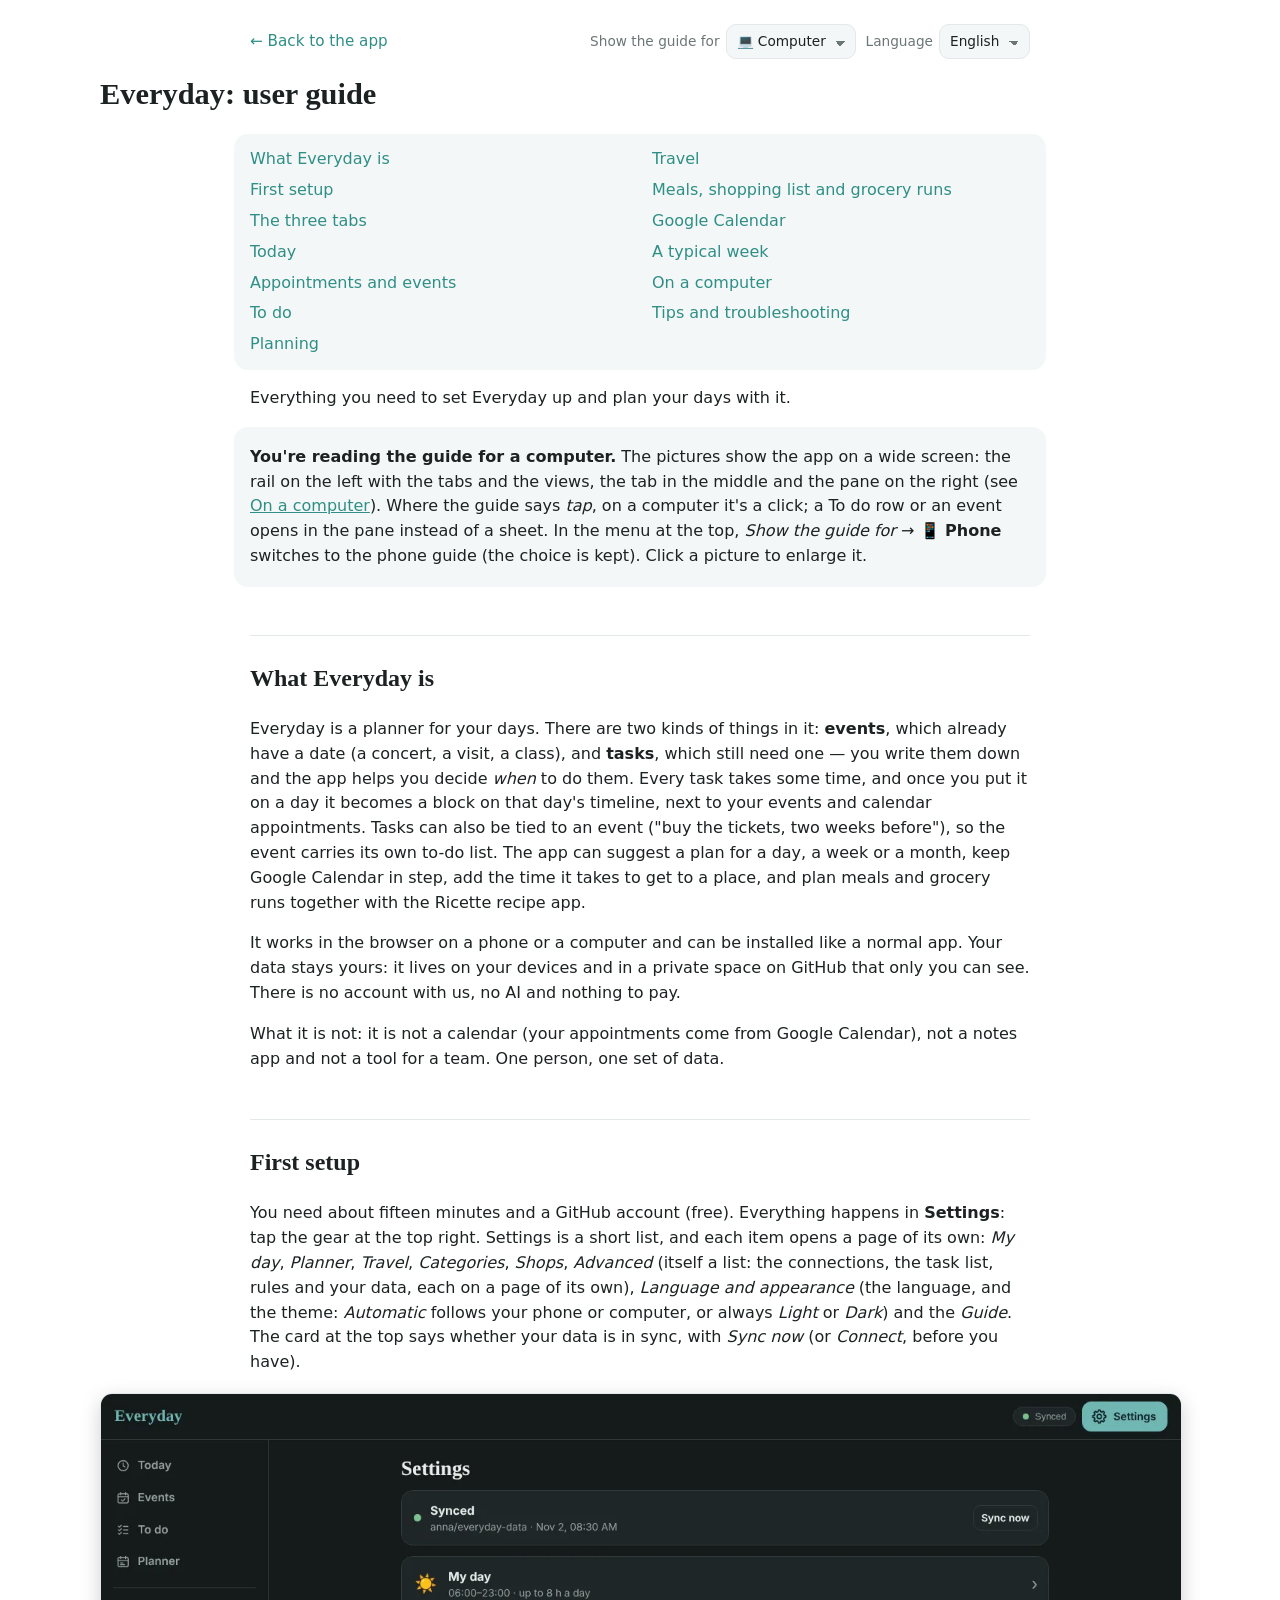
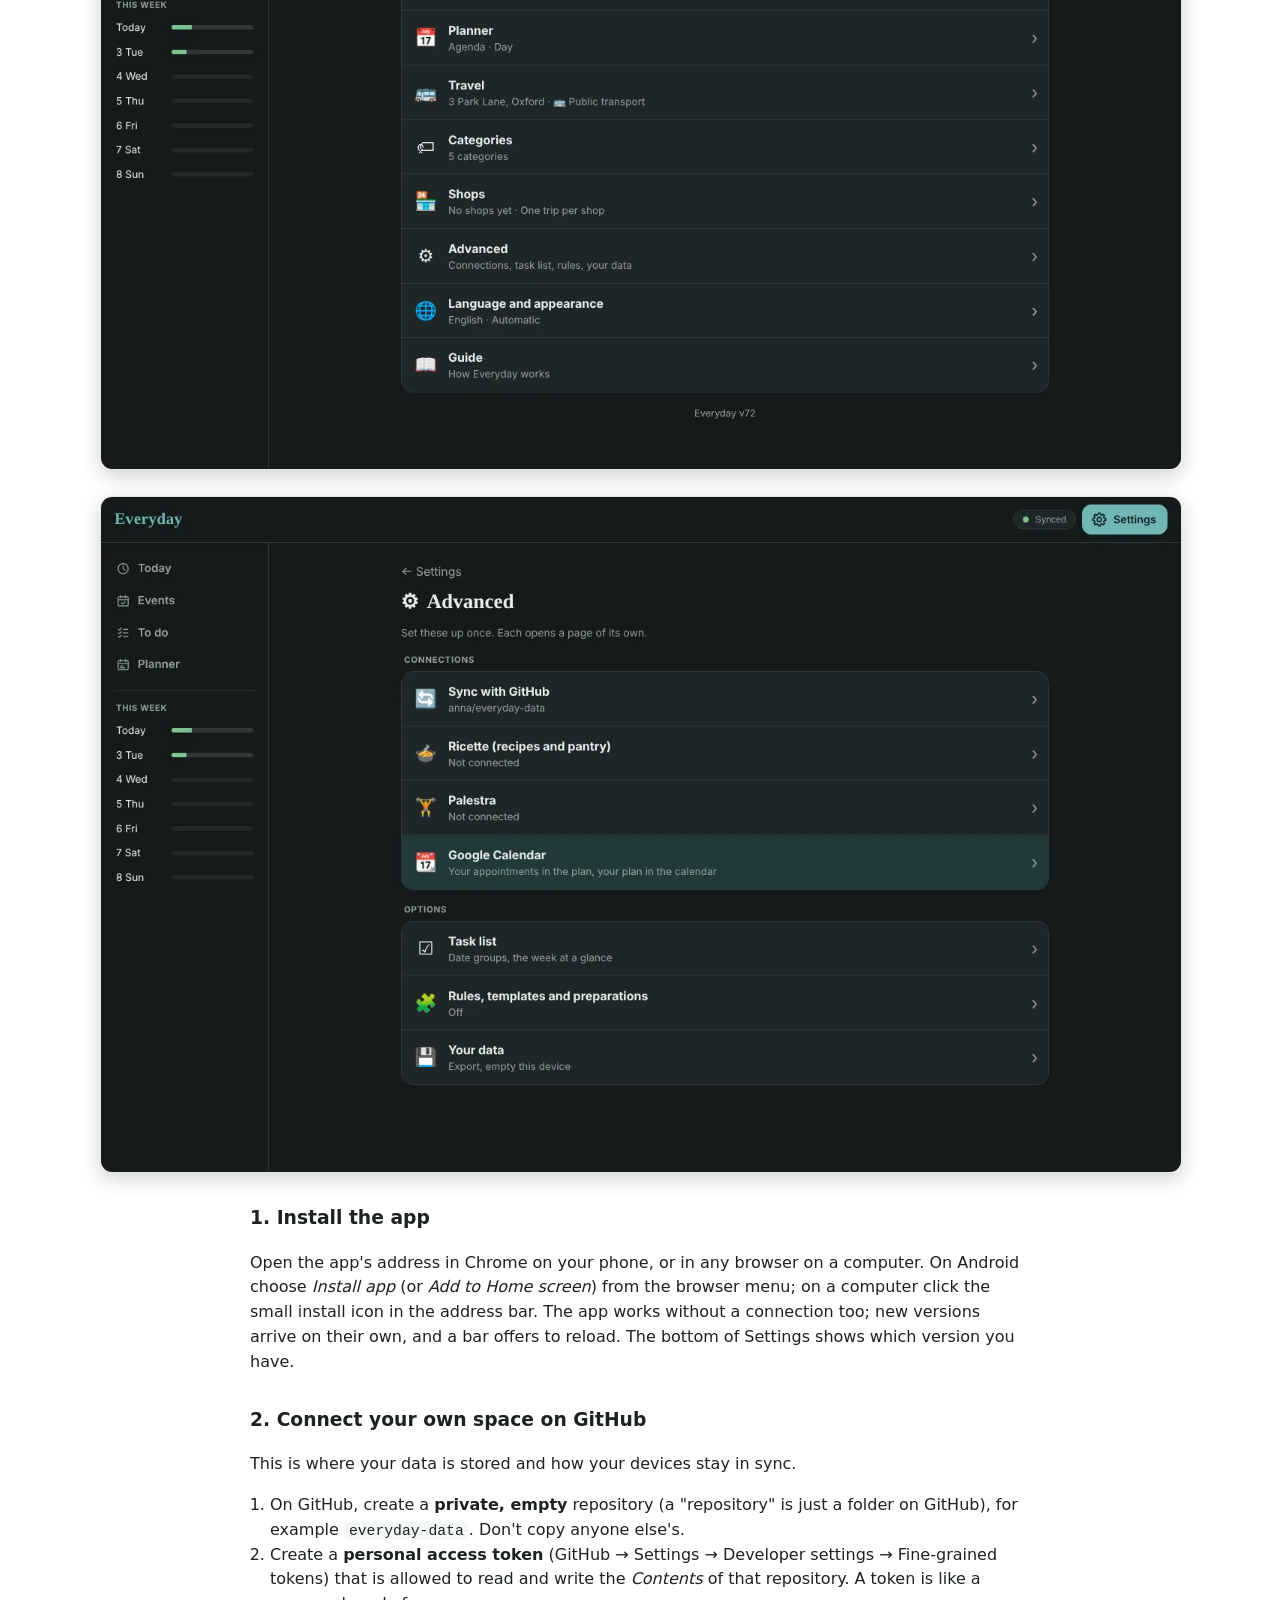
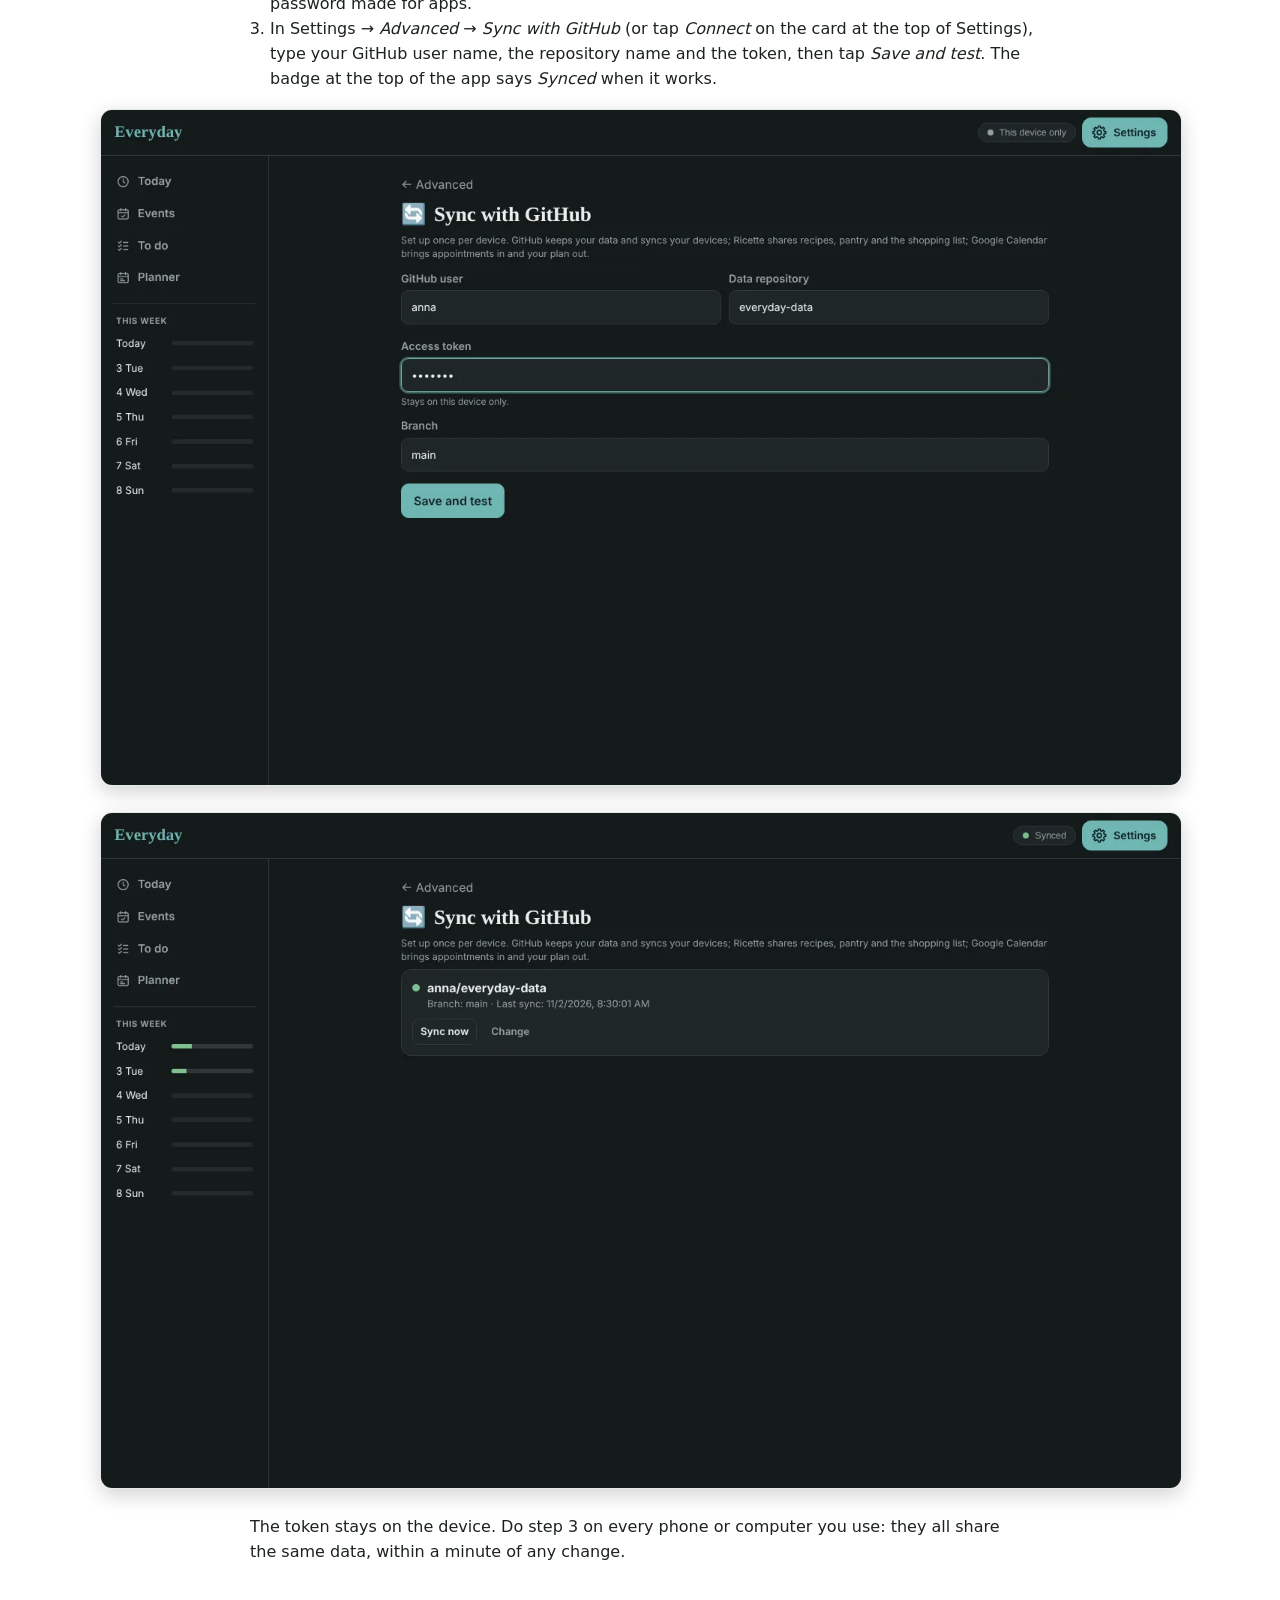
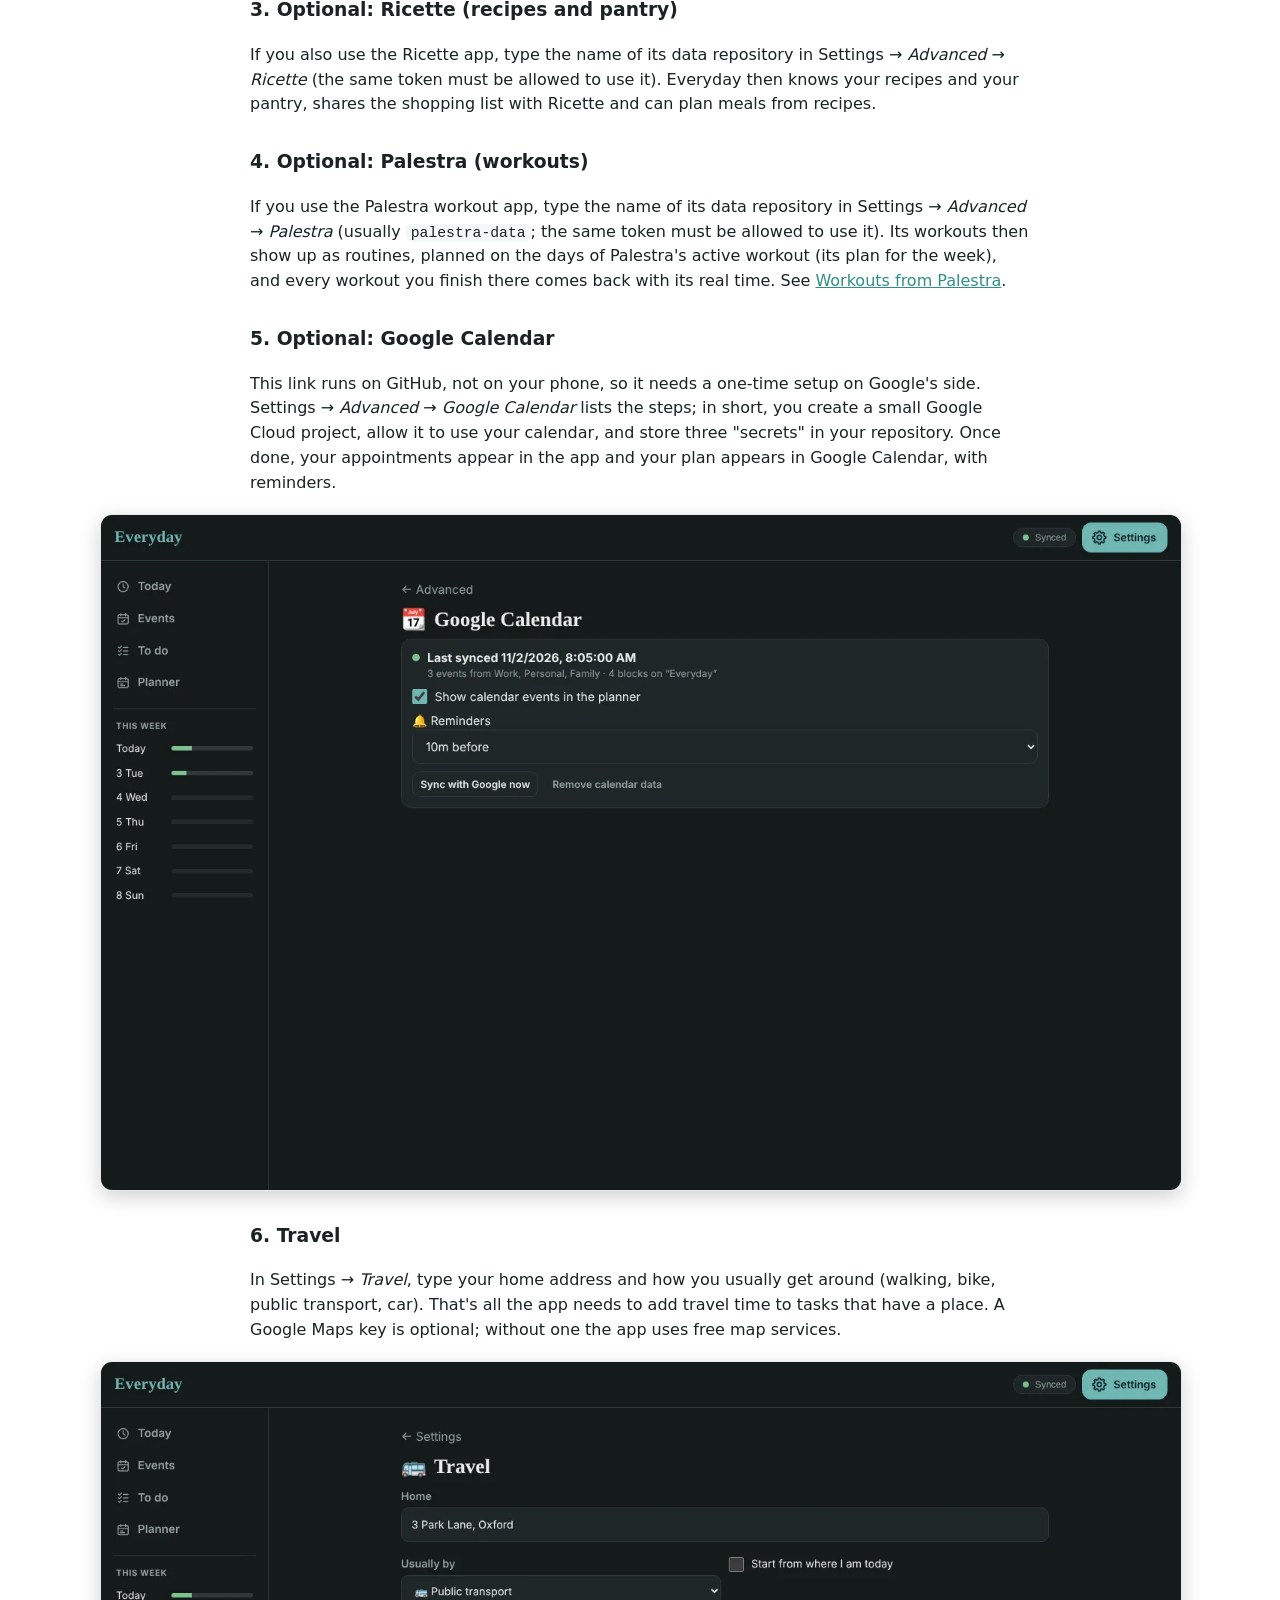
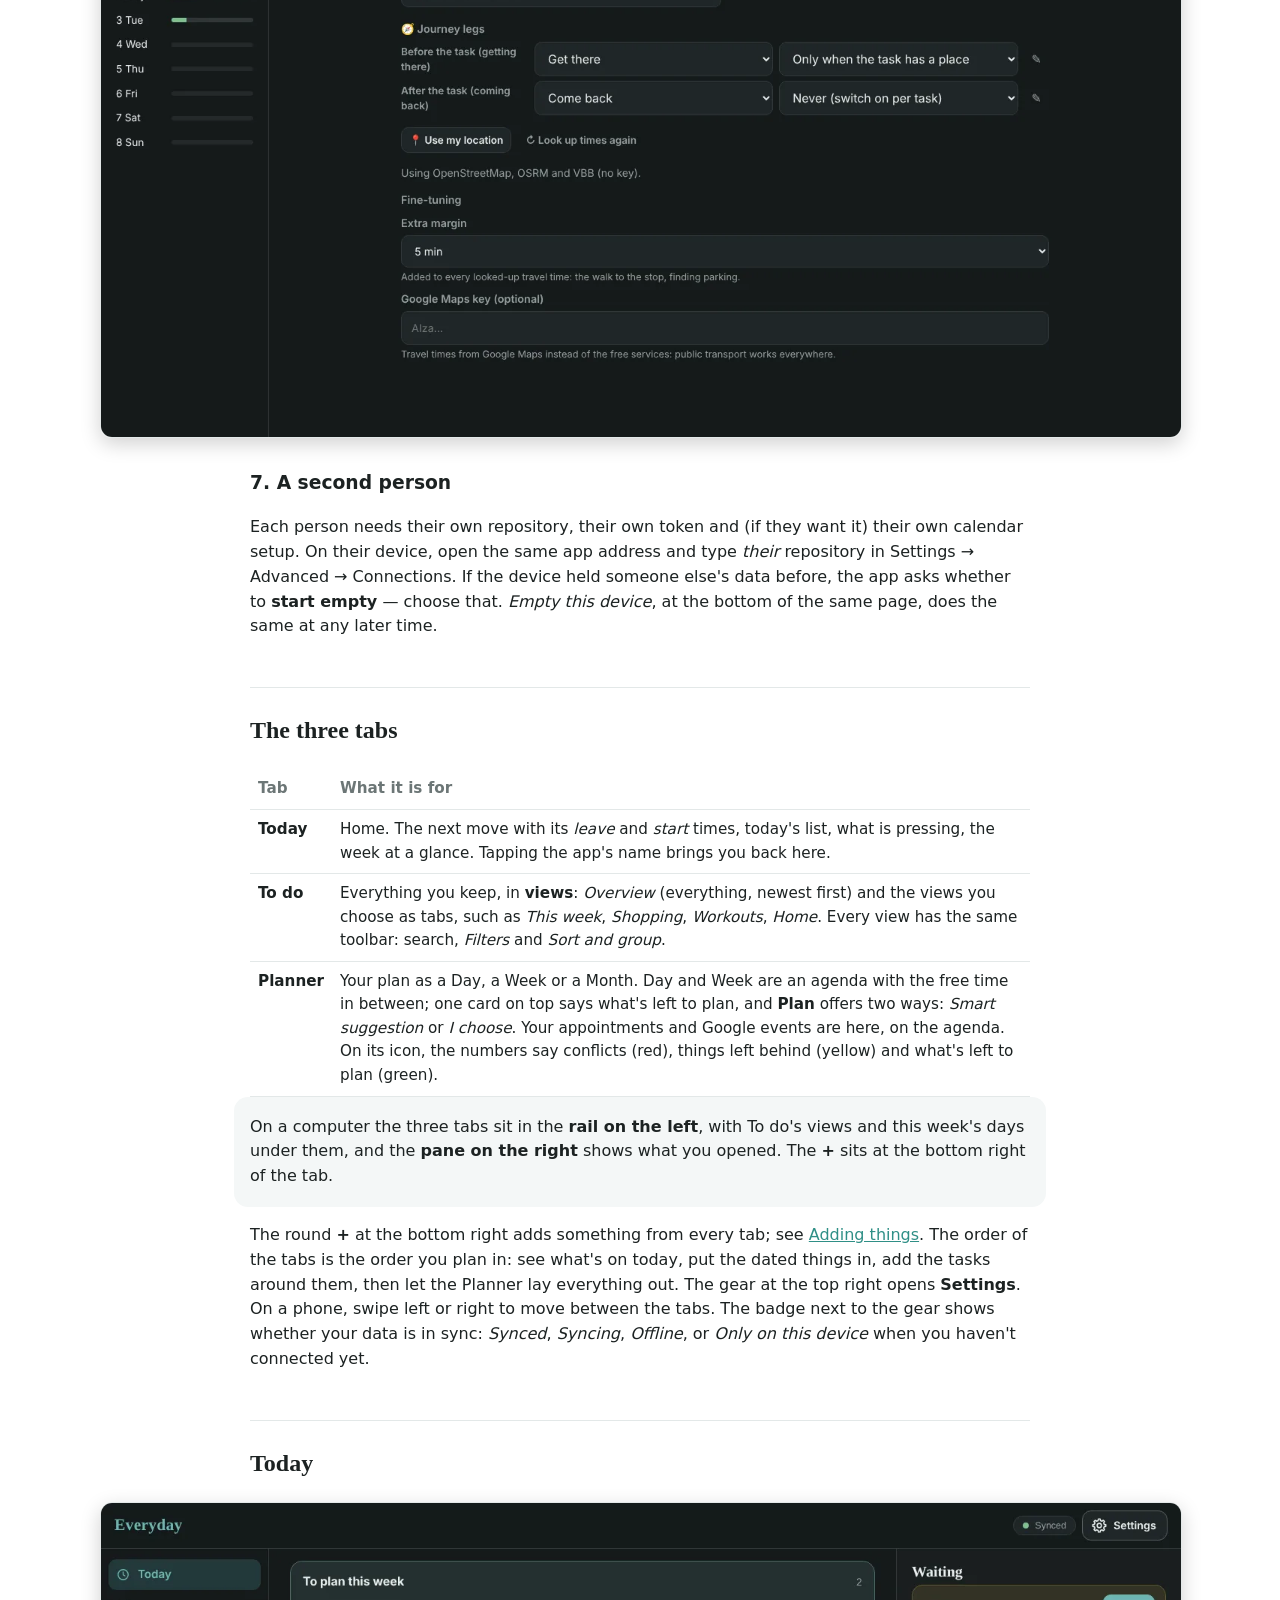
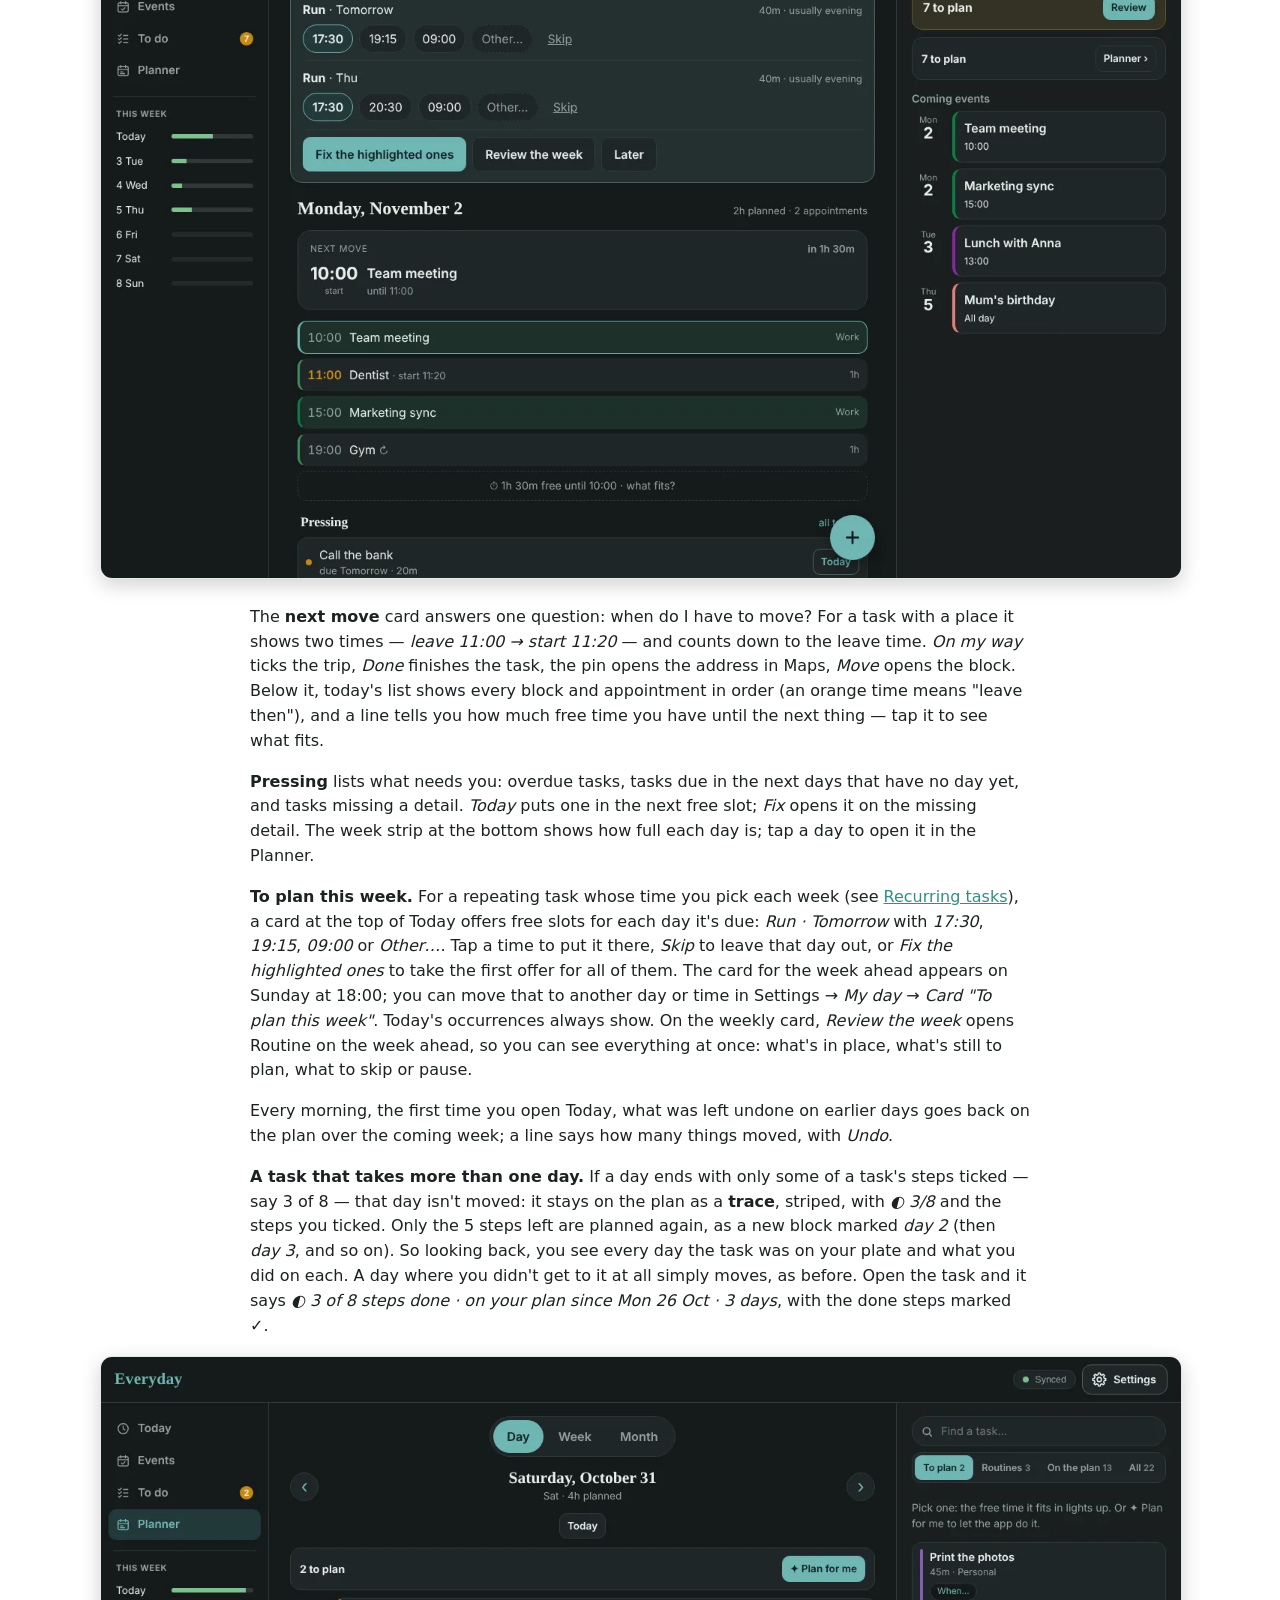
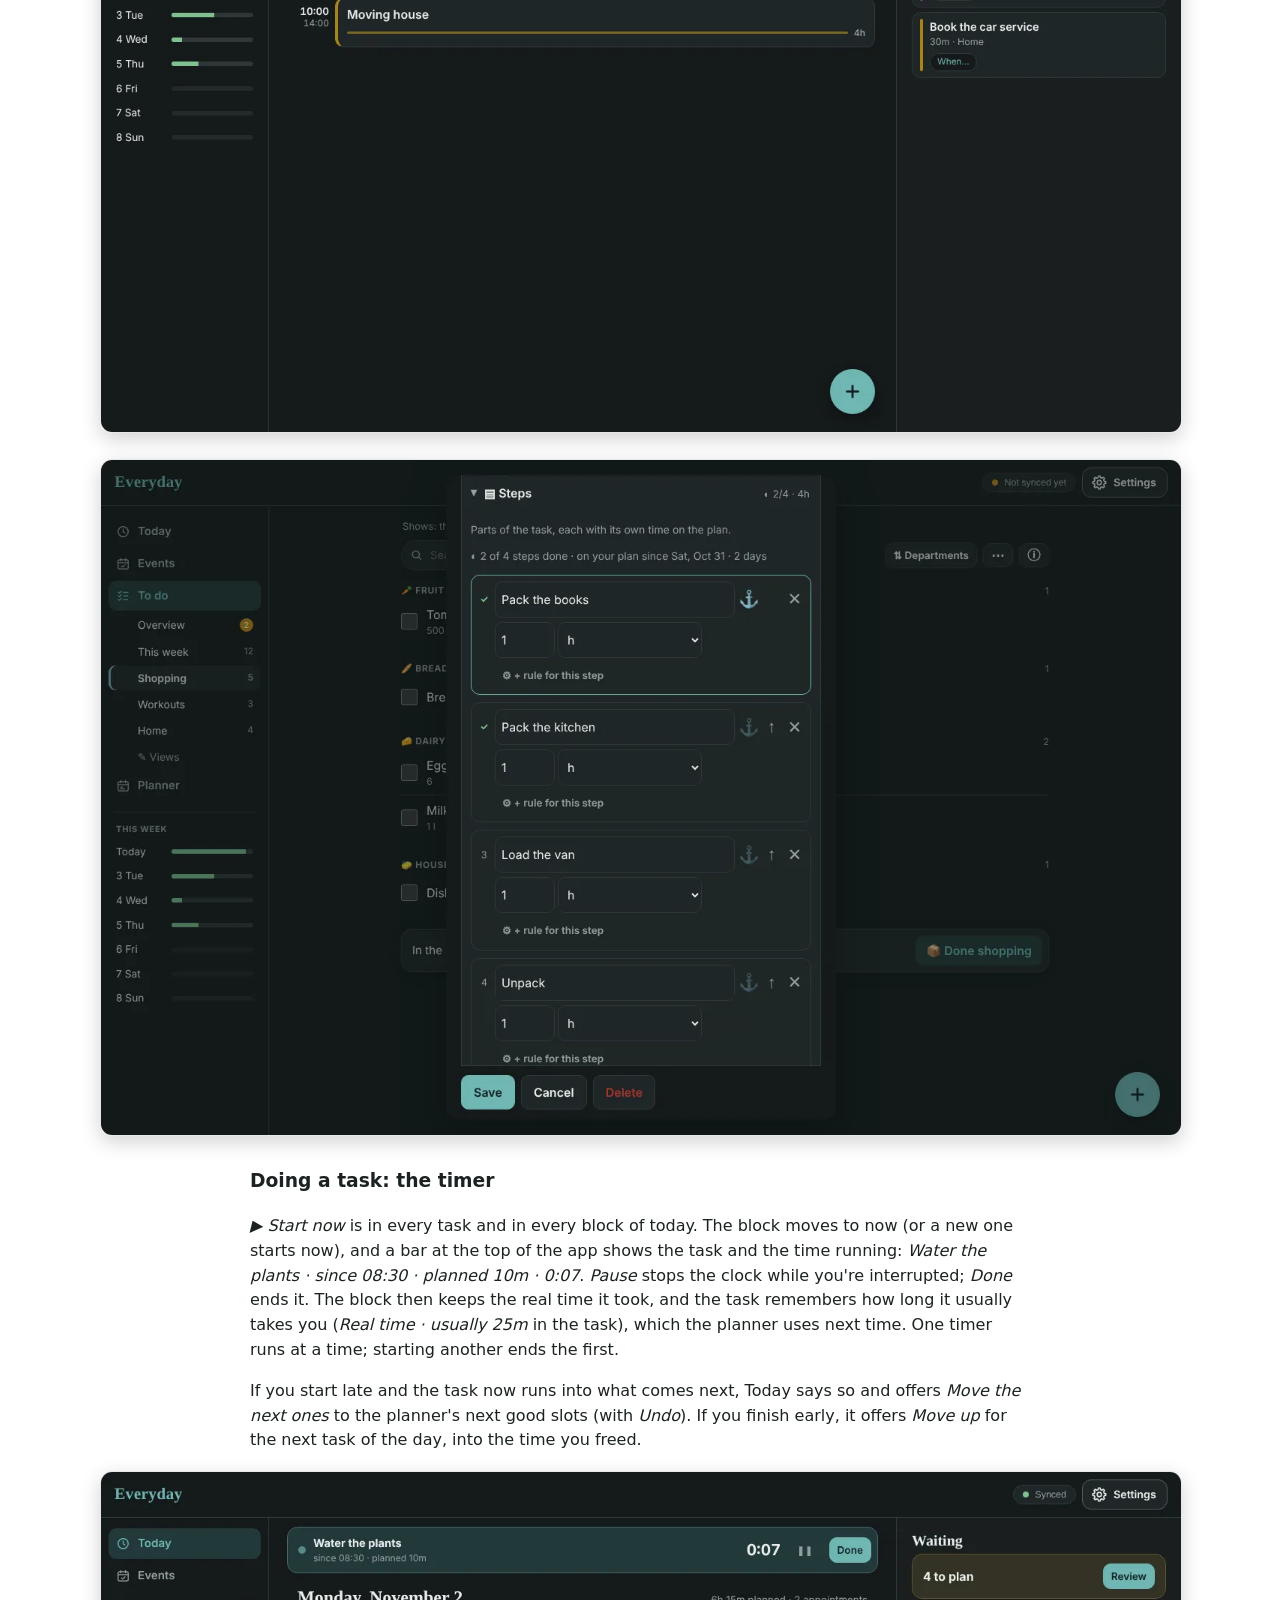
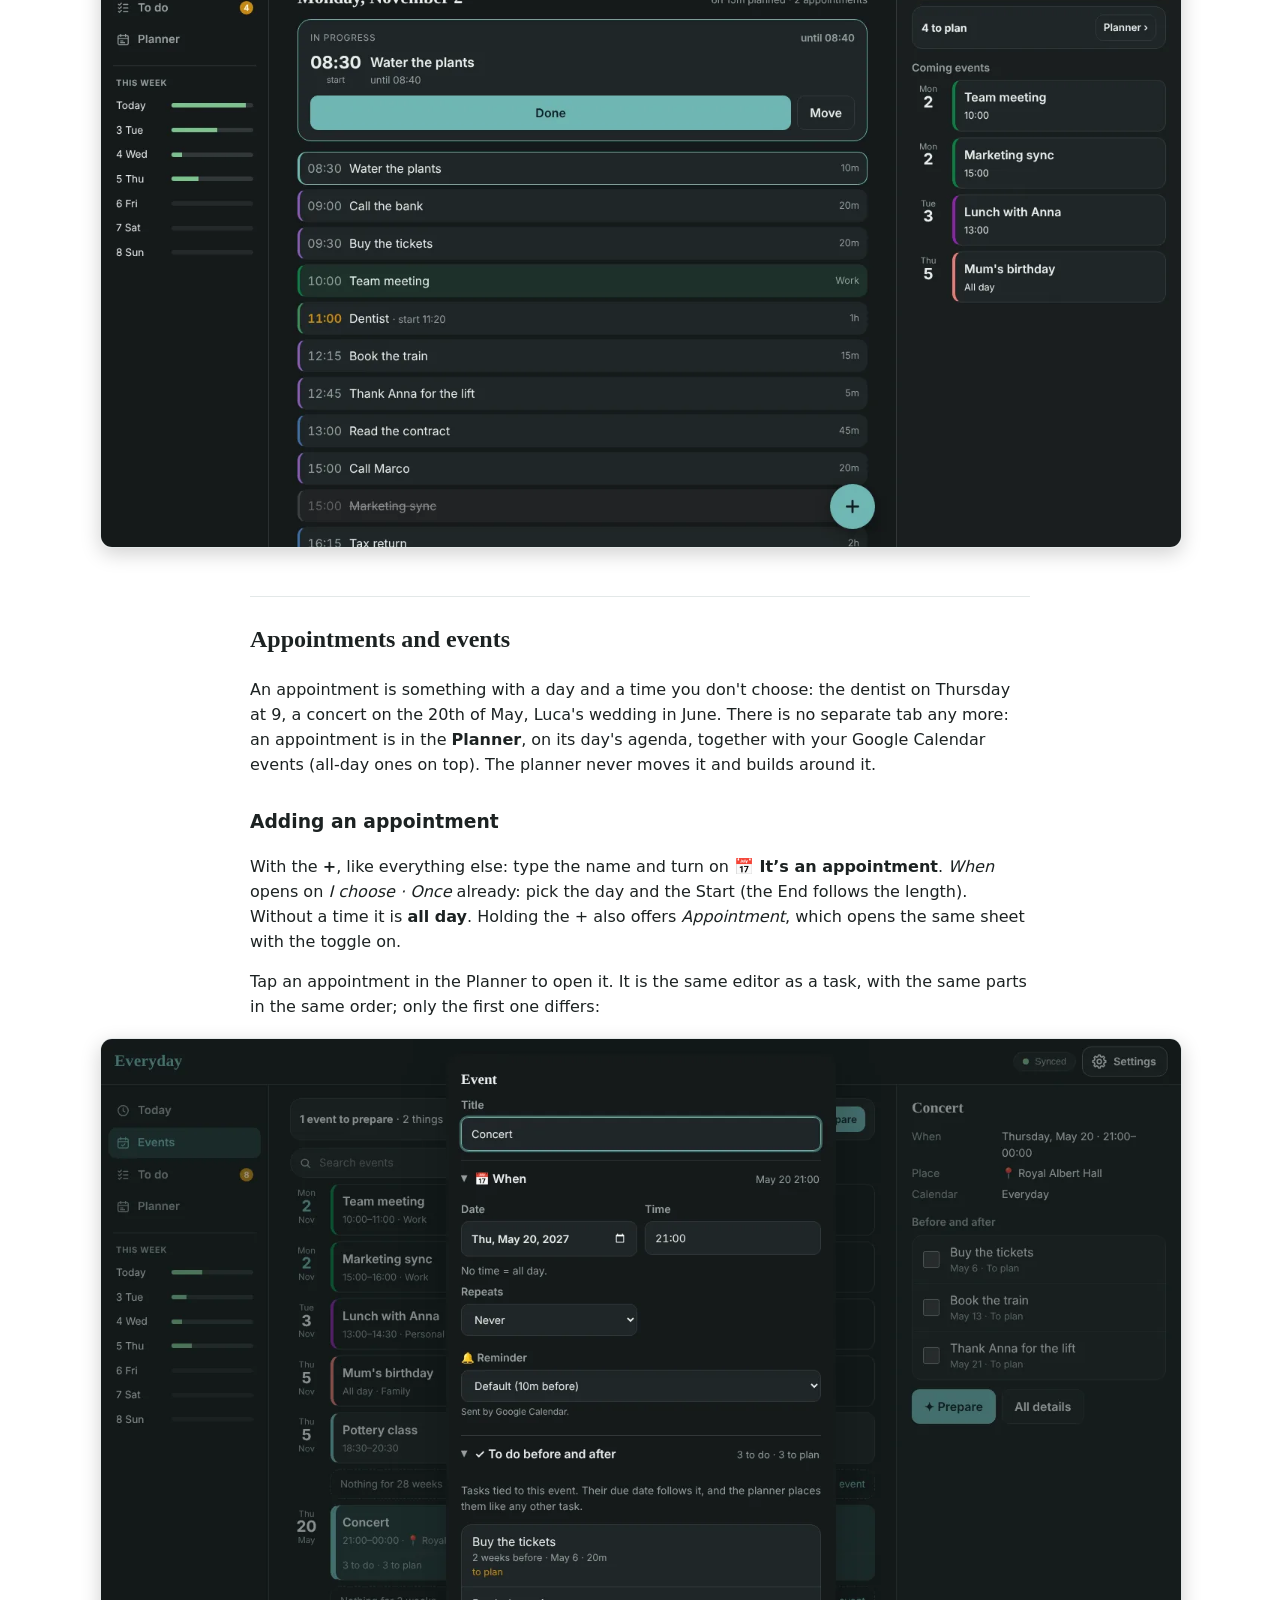
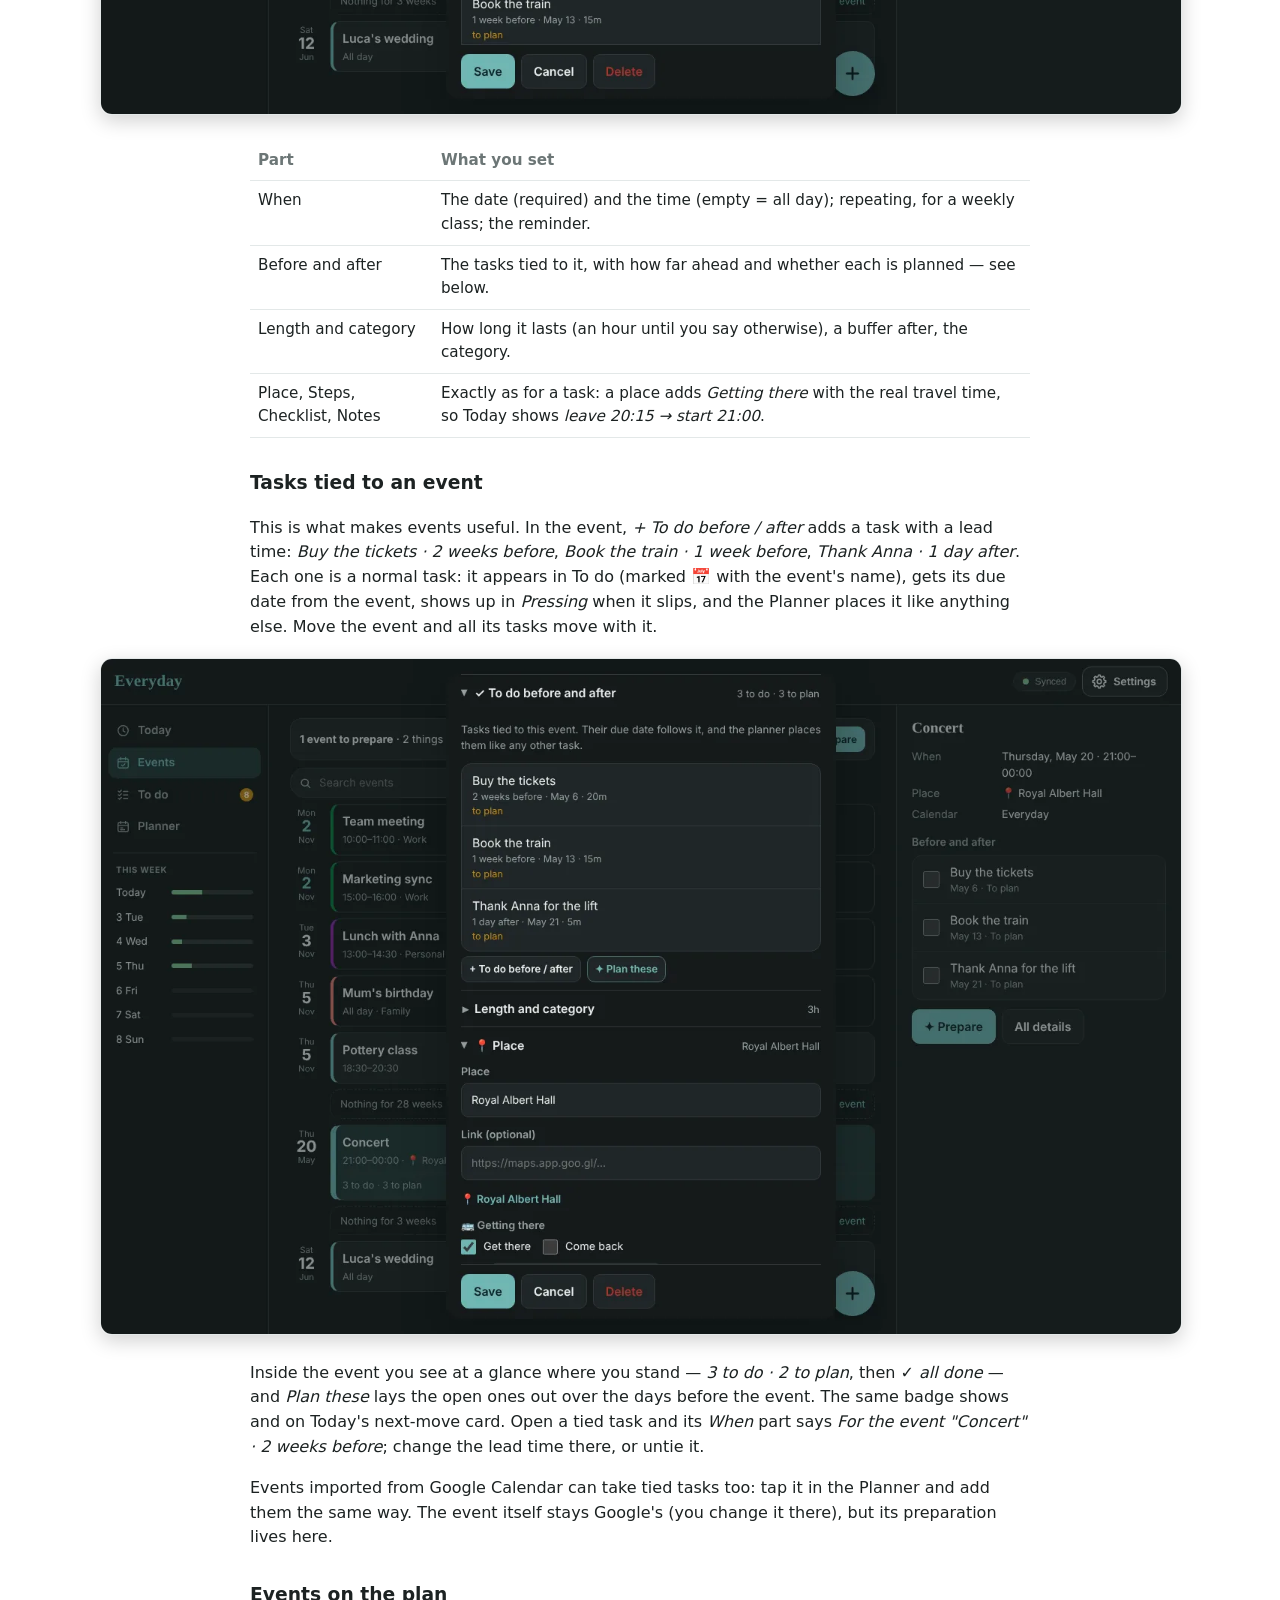
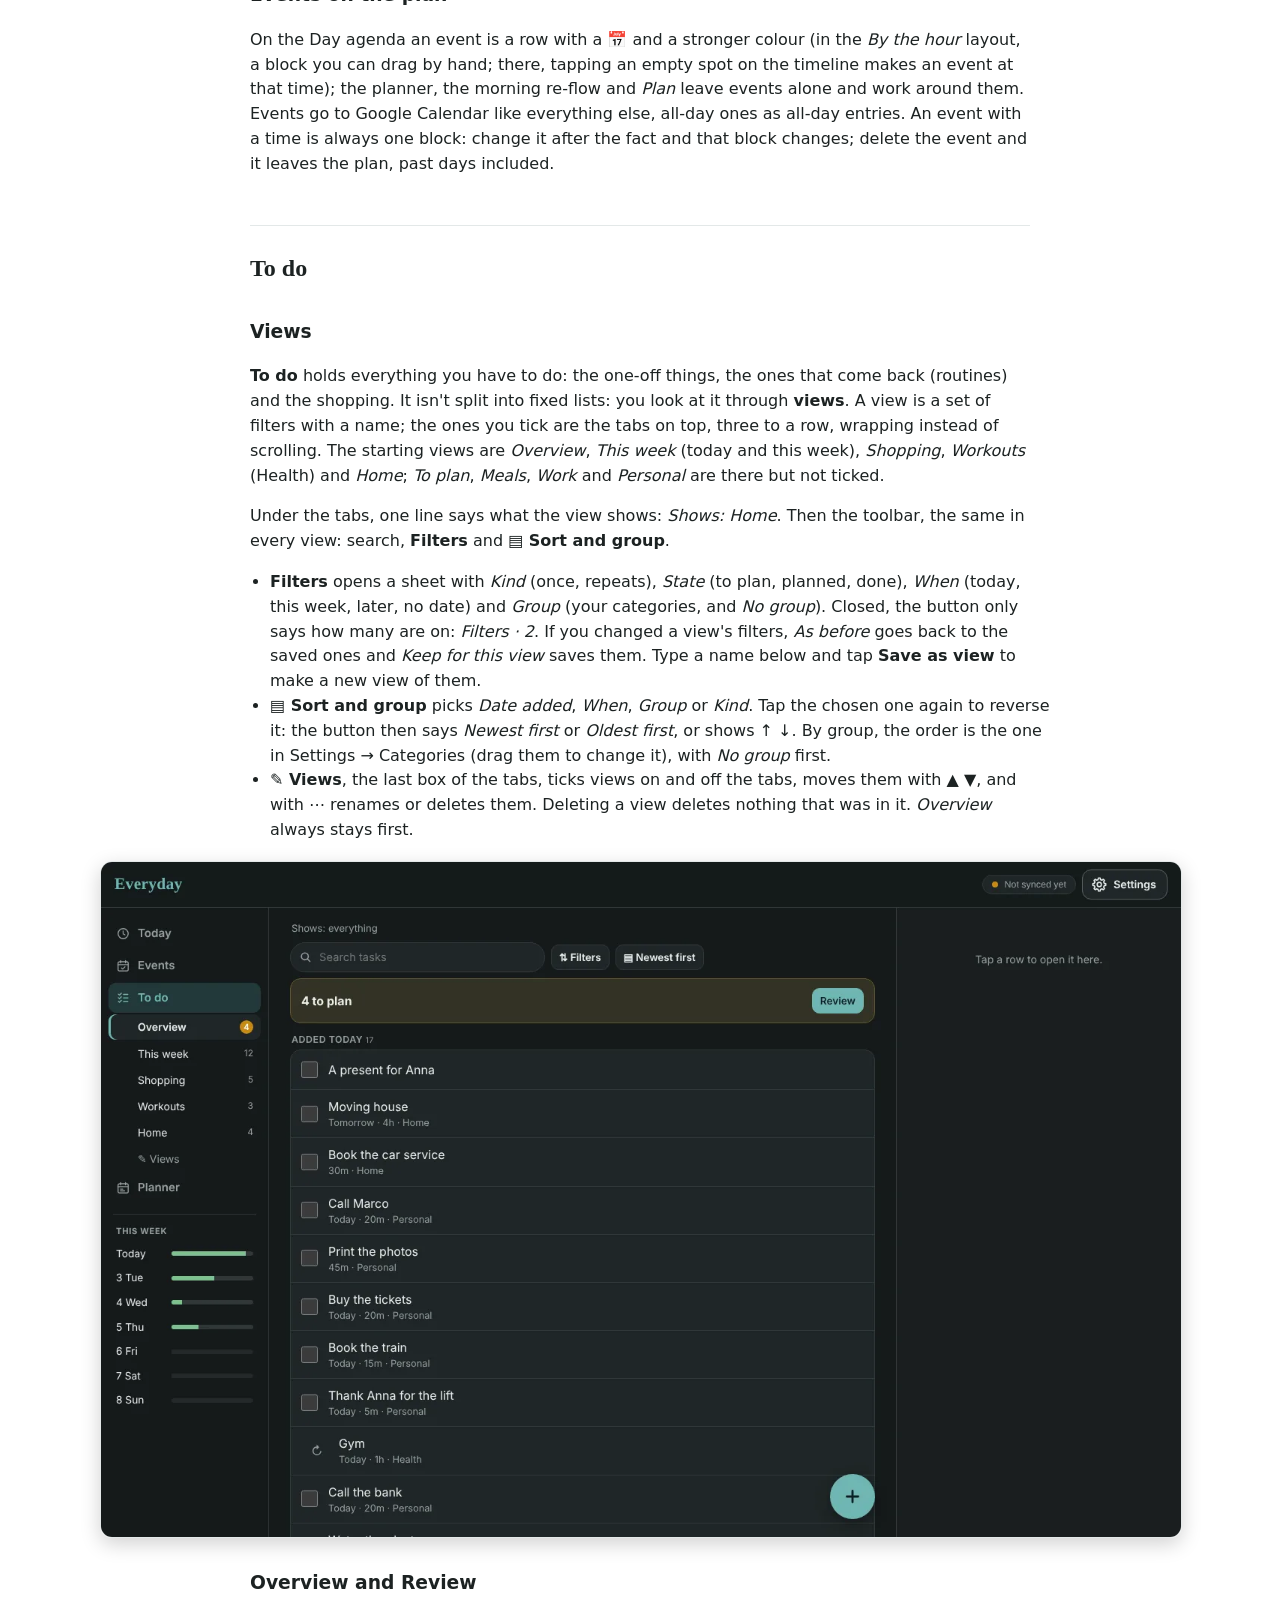
==== commit b3cc048f: "Add files via upload" ====
--- a/guide-en.html
+++ b/guide-en.html
@@ -25,7 +25,7 @@
 .zoom{position:fixed;inset:0;z-index:9;background:rgba(0,0,0,.86);display:flex;align-items:center;justify-content:center;padding:2vw;cursor:zoom-out}
 .zoom img{max-width:100%;max-height:100%;width:auto;margin:0;border:0;box-shadow:none;cursor:zoom-out}
 </style></head>
-<body><main><div class="top"><a href="./#/settings">← Back to the app</a><span class="picks"><label class="pick"><span>Show the guide for</span><select id="mode" aria-label="Show the guide for"><option value="phone">📱 Phone</option><option value="desk">💻 Computer</option></select></label><label class="pick"><span>Language</span><select id="lang" aria-label="Language"><option value="guide-it.html">Italiano</option><option value="guide-en.html" selected>English</option></select></label></span></div><h1 id="everyday-user-guide">Everyday: user guide</h1><nav class="toc"><a href="#what-everyday-is">What Everyday is</a><a href="#first-setup">First setup</a><a href="#the-four-tabs">The four tabs</a><a href="#today">Today</a><a href="#events">Events</a><a href="#to-do">To do</a><a href="#planning">Planning</a><a href="#travel">Travel</a><a href="#meals-shopping-list-and-grocery-runs">Meals, shopping list and grocery runs</a><a href="#google-calendar">Google Calendar</a><a href="#a-typical-week">A typical week</a><a href="#on-a-computer">On a computer</a><a href="#tips-and-troubleshooting">Tips and troubleshooting</a></nav>
+<body><main><div class="top"><a href="./#/settings">← Back to the app</a><span class="picks"><label class="pick"><span>Show the guide for</span><select id="mode" aria-label="Show the guide for"><option value="phone">📱 Phone</option><option value="desk">💻 Computer</option></select></label><label class="pick"><span>Language</span><select id="lang" aria-label="Language"><option value="guide-it.html">Italiano</option><option value="guide-en.html" selected>English</option></select></label></span></div><h1 id="everyday-user-guide">Everyday: user guide</h1><nav class="toc"><a href="#what-everyday-is">What Everyday is</a><a href="#first-setup">First setup</a><a href="#the-three-tabs">The three tabs</a><a href="#today">Today</a><a href="#appointments-and-events">Appointments and events</a><a href="#to-do">To do</a><a href="#planning">Planning</a><a href="#travel">Travel</a><a href="#meals-shopping-list-and-grocery-runs">Meals, shopping list and grocery runs</a><a href="#google-calendar">Google Calendar</a><a href="#a-typical-week">A typical week</a><a href="#on-a-computer">On a computer</a><a href="#tips-and-troubleshooting">Tips and troubleshooting</a></nav>
 <p>Everything you need to set Everyday up and plan your days with it.</p>
 <div class="desk-only">
 <p><strong>You're reading the guide for a computer.</strong> The pictures show the app on a wide screen: the rail on the left with the tabs and the views, the tab in the middle and the pane on the right (see <a href="#on-a-computer">On a computer</a>). Where the guide says <em>tap</em>, on a computer it's a click; a To do row or an event opens in the pane instead of a sheet. In the menu at the top, <em>Show the guide for</em> → <strong>📱 Phone</strong> switches to the phone guide (the choice is kept). Click a picture to enlarge it.</p>
@@ -65,7 +65,7 @@
 <p><img class="ph" loading="lazy" alt="Travel settings: home, usual transport, and the journey legs" src="guide/en/03-settings-travel.webp" /><img class="dk" loading="lazy" alt="Travel settings: home, usual transport, and the journey legs" src="guide/en/desk/03-settings-travel.webp" /></p>
 <h3 id="7-a-second-person">7. A second person</h3>
 <p>Each person needs their own repository, their own token and (if they want it) their own calendar setup. On their device, open the same app address and type <em>their</em> repository in Settings → Advanced → Connections. If the device held someone else's data before, the app asks whether to <strong>start empty</strong> — choose that. <em>Empty this device</em>, at the bottom of the same page, does the same at any later time.</p>
-<h2 id="the-four-tabs">The four tabs</h2>
+<h2 id="the-three-tabs">The three tabs</h2>
 <table>
 <thead>
 <tr>
@@ -79,21 +79,17 @@
 <td>Home. The next move with its <em>leave</em> and <em>start</em> times, today's list, what is pressing, the week at a glance. Tapping the app's name brings you back here.</td>
 </tr>
 <tr>
-<td><strong>Events</strong></td>
-<td>Everything with a fixed date, as an agenda: the date on the left, each event with how ready it is, the empty stretches in between. A card on top prepares the ones that need it.</td>
-</tr>
-<tr>
 <td><strong>To do</strong></td>
 <td>Everything you keep, in <strong>views</strong>: <em>Overview</em> (everything, newest first) and the views you choose as tabs, such as <em>This week</em>, <em>Shopping</em>, <em>Workouts</em>, <em>Home</em>. Every view has the same toolbar: search, <em>Filters</em> and <em>Sort and group</em>.</td>
 </tr>
 <tr>
 <td><strong>Planner</strong></td>
-<td>Your plan as a Day, a Week or a Month. Day and Week are an agenda with the free time in between; one card on top says what's left to plan, and <strong>Plan</strong> offers two ways: <em>Smart suggestion</em> or <em>I choose</em>. On its icon, a number says how much is left to plan, and a red one next to it how many of today's things were left behind.</td>
+<td>Your plan as a Day, a Week or a Month. Day and Week are an agenda with the free time in between; one card on top says what's left to plan, and <strong>Plan</strong> offers two ways: <em>Smart suggestion</em> or <em>I choose</em>. Your appointments and Google events are here, on the agenda. On its icon, the numbers say conflicts (red), things left behind (yellow) and what's left to plan (green).</td>
 </tr>
 </tbody>
 </table>
 <div class="desk-only">
-<p>On a computer the four tabs sit in the <strong>rail on the left</strong>, with To do's views and this week's days under them, and the <strong>pane on the right</strong> shows what you opened. The <strong>+</strong> sits at the bottom right of the tab.</p>
+<p>On a computer the three tabs sit in the <strong>rail on the left</strong>, with To do's views and this week's days under them, and the <strong>pane on the right</strong> shows what you opened. The <strong>+</strong> sits at the bottom right of the tab.</p>
 </div>
 <p>The round <strong>+</strong> at the bottom right adds something from every tab; see <a href="#adding-things">Adding things</a>. The order of the tabs is the order you plan in: see what's on today, put the dated things in, add the tasks around them, then let the Planner lay everything out. The gear at the top right opens <strong>Settings</strong>. On a phone, swipe left or right to move between the tabs. The badge next to the gear shows whether your data is in sync: <em>Synced</em>, <em>Syncing</em>, <em>Offline</em>, or <em>Only on this device</em> when you haven't connected yet.</p>
 <h2 id="today">Today</h2>
@@ -109,46 +105,43 @@
 <p><em>▶ Start now</em> is in every task and in every block of today. The block moves to now (or a new one starts now), and a bar at the top of the app shows the task and the time running: <em>Water the plants · since 08:30 · planned 10m · 0:07</em>. <em>Pause</em> stops the clock while you're interrupted; <em>Done</em> ends it. The block then keeps the real time it took, and the task remembers how long it usually takes you (<em>Real time · usually 25m</em> in the task), which the planner uses next time. One timer runs at a time; starting another ends the first.</p>
 <p>If you start late and the task now runs into what comes next, Today says so and offers <em>Move the next ones</em> to the planner's next good slots (with <em>Undo</em>). If you finish early, it offers <em>Move up</em> for the next task of the day, into the time you freed.</p>
 <p><img class="ph" loading="lazy" alt="The timer bar on Today" src="guide/en/29-timer.webp" /><img class="dk" loading="lazy" alt="The timer bar on Today" src="guide/en/desk/29-timer.webp" /></p>
-<h2 id="events">Events</h2>
-<p>An event is something with a date you don't choose: a concert on the 20th of May, the dentist on Thursday at 9, Luca's wedding in June. You put it in as soon as you hear about it, and from then on it is on the plan, in Google Calendar, and on Today when the day comes. The planner never moves an event.</p>
-<p><strong>The agenda.</strong> Coming events are one per row, with the date on the left. A thin bar says how ready an event is (its tied tasks done), and a dashed row marks the empty stretches, <em>Nothing for 5 weeks · + an event</em>. When some events have tasks still to plan, a card on top says so — <em>1 event to prepare · 2 things</em> — and <strong>Prepare</strong> proposes a day for each, dashed under its event, until you tap <em>Add</em> or <em>Cancel</em>. Search and <em>Filters</em> (yours, from calendars, to prepare) sit below it.</p>
-<p><img class="ph" loading="lazy" alt="Prepare: a day proposed for the tickets, under the concert" src="guide/en/38-events-prep.webp" /><img class="dk" loading="lazy" alt="Prepare: a day proposed for the tickets, under the concert" src="guide/en/desk/38-events-prep.webp" />
-<img class="ph" loading="lazy" alt="The Events tab: nearest first, with how ready each one is" src="guide/en/15-events.webp" /><img class="dk" loading="lazy" alt="The Events tab: nearest first, with how ready each one is" src="guide/en/desk/15-events.webp" /></p>
-<h3 id="adding-an-event">Adding an event</h3>
-<p>Tap <strong>+</strong> on the Events tab (on the other tabs, hold the + and choose <em>Event</em>): <code>Concert 20 May 21:00 @Arena 3h</code>, <code>Dentist 12/11 at 9</code>, <code>Luca's wedding 12 Jun</code>, <code>Pottery class thu 18:30 2h</code>. The app reads the date (<code>20 May</code>, <code>20/5</code>, <code>fri</code>, <code>tomorrow</code>), the time (<code>21:00</code>, <code>at 9</code>), the place (<code>@…</code>) and the length (<code>2h</code>). Without a time it is an <strong>all-day</strong> event. Without a date the editor opens and asks for one — a date is the only thing an event needs.</p>
-<p>Tap an event to open it. It is the same editor as a task, with the same parts in the same order; only the first one differs:</p>
-<p><img class="ph" loading="lazy" alt="An event opened: date and time first" src="guide/en/16-event-editor.webp" /><img class="dk" loading="lazy" alt="An event opened: date and time first" src="guide/en/desk/16-event-editor.webp" /></p>
+<h2 id="appointments-and-events">Appointments and events</h2>
+<p>An appointment is something with a day and a time you don't choose: the dentist on Thursday at 9, a concert on the 20th of May, Luca's wedding in June. There is no separate tab any more: an appointment is in the <strong>Planner</strong>, on its day's agenda, together with your Google Calendar events (all-day ones on top). The planner never moves it and builds around it.</p>
+<h3 id="adding-an-appointment">Adding an appointment</h3>
+<p>With the <strong>+</strong>, like everything else: type the name and turn on <strong>📅 It’s an appointment</strong>. <em>When</em> opens on <em>I choose · Once</em> already: pick the day and the Start (the End follows the length). Without a time it is <strong>all day</strong>. Holding the + also offers <em>Appointment</em>, which opens the same sheet with the toggle on.</p>
+<p>Tap an appointment in the Planner to open it. It is the same editor as a task, with the same parts in the same order; only the first one differs:</p>
+<p><img class="ph" loading="lazy" alt="An appointment opened: date and time first" src="guide/en/16-event-editor.webp" /><img class="dk" loading="lazy" alt="An appointment opened: date and time first" src="guide/en/desk/16-event-editor.webp" /></p>
 <table>
 <thead>
 <tr>
 <th>Part</th>
-<th>What you set there</th>
+<th>What you set</th>
 </tr>
 </thead>
 <tbody>
 <tr>
 <td>When</td>
-<td>The date (required) and the time (leave it empty for all day); repetition for a weekly class; the reminder.</td>
-</tr>
-<tr>
-<td>To do before and after</td>
-<td>The tasks tied to this event, with their lead time and whether each is planned — see below.</td>
+<td>The date (required) and the time (empty = all day); repeating, for a weekly class; the reminder.</td>
+</tr>
+<tr>
+<td>Before and after</td>
+<td>The tasks tied to it, with how far ahead and whether each is planned — see below.</td>
 </tr>
 <tr>
 <td>Length and category</td>
-<td>How long it takes (two hours until you say otherwise), a buffer after it, the category.</td>
+<td>How long it lasts (an hour until you say otherwise), a buffer after, the category.</td>
 </tr>
 <tr>
 <td>Place, Steps, Checklist, Notes</td>
-<td>Exactly as for a task: a place adds <em>Get there</em> with the real travel time, so Today shows <em>leave 20:15 → start 21:00</em>.</td>
+<td>Exactly as for a task: a place adds <em>Getting there</em> with the real travel time, so Today shows <em>leave 20:15 → start 21:00</em>.</td>
 </tr>
 </tbody>
 </table>
 <h3 id="tasks-tied-to-an-event">Tasks tied to an event</h3>
 <p>This is what makes events useful. In the event, <em>+ To do before / after</em> adds a task with a lead time: <em>Buy the tickets · 2 weeks before</em>, <em>Book the train · 1 week before</em>, <em>Thank Anna · 1 day after</em>. Each one is a normal task: it appears in To do (marked 📅 with the event's name), gets its due date from the event, shows up in <em>Pressing</em> when it slips, and the Planner places it like anything else. Move the event and all its tasks move with it.</p>
 <p><img class="ph" loading="lazy" alt="The event's to-do list, with each task's lead time and state" src="guide/en/17-event-tasks.webp" /><img class="dk" loading="lazy" alt="The event's to-do list, with each task's lead time and state" src="guide/en/desk/17-event-tasks.webp" /></p>
-<p>Inside the event you see at a glance where you stand — <em>3 to do · 2 to plan</em>, then ✓ <em>all done</em> — and <em>Plan these</em> lays the open ones out over the days before the event. The same badge shows in the Events list and on Today's next-move card. Open a tied task and its <em>When</em> part says <em>For the event "Concert" · 2 weeks before</em>; change the lead time there, or untie it.</p>
-<p>Events imported from Google Calendar can take tied tasks too: open one from the Events list and add them the same way. The event itself stays Google's (you change it there), but its preparation lives here.</p>
+<p>Inside the event you see at a glance where you stand — <em>3 to do · 2 to plan</em>, then ✓ <em>all done</em> — and <em>Plan these</em> lays the open ones out over the days before the event. The same badge shows and on Today's next-move card. Open a tied task and its <em>When</em> part says <em>For the event "Concert" · 2 weeks before</em>; change the lead time there, or untie it.</p>
+<p>Events imported from Google Calendar can take tied tasks too: tap it in the Planner and add them the same way. The event itself stays Google's (you change it there), but its preparation lives here.</p>
 <h3 id="events-on-the-plan">Events on the plan</h3>
 <p>On the Day agenda an event is a row with a 📅 and a stronger colour (in the <em>By the hour</em> layout, a block you can drag by hand; there, tapping an empty spot on the timeline makes an event at that time); the planner, the morning re-flow and <em>Plan</em> leave events alone and work around them. Events go to Google Calendar like everything else, all-day ones as all-day entries. An event with a time is always one block: change it after the fact and that block changes; delete the event and it leaves the plan, past days included.</p>
 <h2 id="to-do">To do</h2>
@@ -168,18 +161,21 @@
 <p><img class="ph" loading="lazy" alt="Review: one thing at a time" src="guide/en/32-triage.webp" /><img class="dk" loading="lazy" alt="Review: one thing at a time" src="guide/en/desk/32-triage.webp" /></p>
 <p><img class="ph" loading="lazy" alt="✎ Views: tick, move, rename or delete" src="guide/en/33-views.webp" /><img class="dk" loading="lazy" alt="✎ Views: tick, move, rename or delete" src="guide/en/desk/33-views.webp" /></p>
 <h3 id="adding-things">Adding things</h3>
-<p>Tap the round <strong>+</strong>. A sheet opens with one field. On To do it adds to the view you're on, and says so: <em>Add to Home</em>. The field already holds what the view asks for, in plain text: <code>#home</code> in Home, <code>this week</code> in This week. Type just the rest (<code>Clean the oven 1h</code>) and you know where it lands; you can delete it too. If what you type wouldn't show in the view, an orange tag says so: <em>won't be in Home</em>. A task can have several groups (<code>#home #personal</code>). The buttons on top choose <em>Once</em>, <em>Repeats</em> or <em>To buy</em>; the other tabs also offer <em>Event</em> and <em>Meal</em>.</p>
-<p><img class="ph" loading="lazy" alt="The + sheet in the Home view: the group typed in, the warning if you remove it" src="guide/en/22-plus-sheet.webp" /><img class="dk" loading="lazy" alt="The + sheet in the Home view: the group typed in, the warning if you remove it" src="guide/en/desk/22-plus-sheet.webp" /></p>
-<p>A few shortcuts save you from opening the task: <code>Dentist 1h</code> sets how long it takes, <code>!1</code> to <code>!5</code> how important it is (1 = very), <code>#work</code> a category (<code>#work #home</code> for two), <code>@Via Roma 12</code> the place, <code>fri</code> or <code>tomorrow</code> the day, <code>by fri</code> a due date, <code>every mon</code> a weekly repeat. Under the field, chips show what the app understood: <em>20m · Work · due Fri</em>.</p>
-<p>For a task there are three ways to finish:</p>
-<ul>
-<li><strong>Add</strong>, the big button, puts it on the list, to plan whenever you like. Pressing Enter does the same and keeps the sheet open for the next one.</li>
-<li><strong>Add and plan</strong> puts it in the first free slot right away; the button says where (<em>first free slot: Wed 09:00</em>). With a day <em>and</em> a time (<code>Call Marco tue 15:00</code>) it goes exactly there.</li>
-<li><strong>Choose when…</strong> opens a sheet with the day, time and length, filled in with the first free slot: change them yourself, then <em>Plan it</em>. That's the difference from <em>Add and plan</em>, which decides on its own.</li>
-</ul>
-<p><em>More details (steps, place, rules)</em> opens the full editor. A new task shows on top of its list under <em>Just added</em>, and for a few seconds a bar says where it went, with <em>Undo</em>. The bar leaves the <strong>+</strong> free: tap it for the next one and the bar closes.</p>
-<p>On <em>Shopping</em> and Events, Enter adds the line and keeps the sheet open, listing what you've added so far. <em>Meal</em> opens the meal editor.</p>
-<p><strong>Hold the +</strong> (or right-click it on a computer) for the full menu: Task, Event, From a routine, Meal and <strong>Import a list</strong>, which takes a whole list you paste in, one task per line.</p>
+<p>Tap the round <strong>+</strong>. One sheet opens, for everything: on top the name (<em>What do you need to do?</em>) with ☆ <strong>Save</strong> next to it, to keep it among your saved tasks and do it again whenever. Below, the <strong>📅 It's an appointment</strong> toggle: a time of yours that doesn't move (the dentist, a dinner). Then three pills, which open below without leaving the sheet:</p>
+<ul>
+<li><strong>⏱ Length</strong> — a number and a unit (minutes, hours, days, weeks, months). You can also type <code>2h30</code>: it becomes <em>2.5 hours</em>. <strong>Don't know</strong> is fine: when you mark it done, the outcome asks <em>how long did it take?</em> and next time the app knows. Something that lasts several days is split into parts.</li>
+<li><strong>🕒 When</strong> — <em>✦ First free time</em> (the first free slot; the button says where), <em>📅 I choose</em> or <em>To decide</em> (stays to plan). With <em>I choose</em>: <strong>Once</strong> (a day, or no date) or <strong>Several times</strong> (<code>3 a day</code>, <code>2 a week</code>, <code>1 year</code>: the field understands and the menu next to it follows; then the days and for how long). The time has <strong>Start</strong> and <strong>End</strong> linked to the length: set two and the third follows; tap a box's name to keep it fixed (the highlighted one). Several times a day: a Start → End row for each.</li>
+<li><strong>● Category</strong> — tap a colour.</li>
+</ul>
+<p>Opening a pill, seeing the choice already there and closing it again is enough: that choice sticks.</p>
+<p><img class="ph" loading="lazy" alt="The + sheet: the name, It's an appointment, the pills Length · When · Category" src="guide/en/22-plus-sheet.webp" /><img class="dk" loading="lazy" alt="The + sheet: the name, It's an appointment, the pills Length · When · Category" src="guide/en/desk/22-plus-sheet.webp" /></p>
+<p><img class="ph" loading="lazy" alt="When › I choose › Once: the day, Start and End following the length" src="guide/en/54-plus-when.webp" /><img class="dk" loading="lazy" alt="When › I choose › Once: the day, Start and End following the length" src="guide/en/desk/54-plus-when.webp" /></p>
+<p><img class="ph" loading="lazy" alt="Several times: «3 a day», a Start → End row for each" src="guide/en/55-plus-times.webp" /><img class="dk" loading="lazy" alt="Several times: «3 a day», a Start → End row for each" src="guide/en/desk/55-plus-times.webp" /></p>
+<p><strong>More options</strong> opens below, in the same style: importance, deadline, place, steps, <em>Needs first…</em> and the rules (<em>If done…</em>, <em>If it fails…</em>) — for these two type to search, tap a suggestion or <em>✚ New</em> — and notes.</p>
+<p><img class="ph" loading="lazy" alt="More options, open below the sheet" src="guide/en/56-plus-more.webp" /><img class="dk" loading="lazy" alt="More options, open below the sheet" src="guide/en/desk/56-plus-more.webp" /></p>
+<p>The button at the bottom says what it will do: <em>Add</em> (to plan), <em>Put in the first free slot · Wed 09:00</em>, <em>Put on the plan · Tomorrow · 10:00–11:00</em>. Enter in the name does the same. Shortcuts typed in the name still work: <code>Dentist 1h</code>, <code>#work</code>, <code>by fri</code>, <code>every thu</code>, <code>3 times a week</code>. Anything that repeats becomes a routine by itself. A new task shows at the top of its list under <em>Just added</em>, and for a few seconds a bar says where it went, with <em>Undo</em>.</p>
+<p><em>Meal</em> opens the meal editor.</p>
+<p><strong>Hold the +</strong> (or right-click on a computer) for the full menu: Task, Event, From a routine, Meal and <strong>Import a list</strong>, which takes a whole list you paste, one task per line.</p>
 <p><img class="ph" loading="lazy" alt="Holding the +: the full menu" src="guide/en/23-plus-menu.webp" /><img class="dk" loading="lazy" alt="Holding the +: the full menu" src="guide/en/desk/23-plus-menu.webp" /></p>
 <p>In views tied to another app, the + also has on top what you do there. In <strong>Workouts</strong>: <em>▶ Plan a workout</em> (pick one of Palestra's workouts, then the day and the slot) and <em>New in Palestra ↗</em>. In <strong>Meals</strong>: <em>▶ Plan a meal</em> and <em>New in Ricette ↗</em>. What you type in the field below stays only in Everyday. In <strong>Shopping</strong> the + adds to the list (shared with Ricette when connected).</p>
 <p><img class="ph" loading="lazy" alt="The + in Workouts: Plan a workout, New in Palestra" src="guide/en/36-plus-workout.webp" /><img class="dk" loading="lazy" alt="The + in Workouts: Plan a workout, New in Palestra" src="guide/en/desk/36-plus-workout.webp" /></p>
@@ -225,8 +221,10 @@
 </table>
 <p><img class="ph" loading="lazy" alt="Needs first: type a few letters to find a task, or make a new one" src="guide/en/19-needs-first.webp" /><img class="dk" loading="lazy" alt="Needs first: type a few letters to find a task, or make a new one" src="guide/en/desk/19-needs-first.webp" /></p>
 <p><img class="ph" loading="lazy" alt="The Place part: address, Get there, Come back, how you travel" src="guide/en/08-editor-place.webp" /><img class="dk" loading="lazy" alt="The Place part: address, Get there, Come back, how you travel" src="guide/en/desk/08-editor-place.webp" /></p>
-<h3 id="routine">Routine</h3>
-<p><strong>Routines</strong> are what comes back: cleaning, the washing, picking the children up from school, the gym, the run, meals. Some have a fixed rhythm, some come back now and then. You don't need them every day; you look at them once a week and adjust. Everything set to <em>Repeats</em> or <em>Whenever</em> in <em>When</em> is a routine; <em>Once</em> is a task. They show in the views with everything else (filter <em>Kind · Repeats</em>); to have them all together, pick that filter and save it as a <em>Routine</em> view.</p>
+<h3 id="saved-and-routines">Saved and routines</h3>
+<p><strong>Routines</strong> are what comes back: cleaning, the washing, picking the children up from school, the gym, the run, meals. Some have a fixed rhythm, some come back now and then. You don't need them every day; you look at them once a week and adjust. Everything set to <em>Repeats</em> or <em>Whenever</em> in <em>When</em> is a routine; <em>Once</em> is a task. They show in the views with everything else (filter <em>Kind · Repeats</em>); to have them all together, pick that filter and save it as a view.</p>
+<p><strong>Saved.</strong> The <em>Saved</em> view (it was <em>Routine</em>) gathers what you keep to do again. On top <strong>↻ Repeating</strong>: the routines, with their week. Below <strong>To do again whenever</strong>: saved things with no rhythm, with how long they take, <em>last time 12 Oct</em> and <strong>▶</strong> to plan them. You no longer choose «routine» or «once»: anything that repeats is a routine by itself. A one-off thing goes into Saved only if you tap ☆ <strong>Save</strong> in the +; once done, it stays there for next time.</p>
+<p>If some saved routine has no rhythm (so it never shows among the things to plan), the view says so with a card: for each one <em>1× a week</em> or ✕, or <em>All once a week</em> or <em>They’re fine like this</em>. Those that had days but had lost their rhythm go back to weekly by themselves.</p>
 <p>Where there are routines, the view also reads by the week. On top: <em>Week 2–8 Nov</em>, with how it's going (<em>9 of 12 in place · 2 to plan</em>); ‹ › go to other weeks, and tapping the week comes back to this one. Each routine has its seven days, with these marks:</p>
 <table>
 <thead>
@@ -259,7 +257,7 @@
 </tbody>
 </table>
 <p>A routine without a rhythm has a <strong>▶</strong> instead, to plan it (pick a day and a slot); holding the + and <em>From a routine</em> does the same. The <strong>+</strong> with <em>Repeats</em> adds a new routine (<code>Bins out every thu 10m</code>).</p>
-<p><img class="ph" loading="lazy" alt="A Routine view (Filters · Repeats): the week, with each routine's seven days" src="guide/en/27-saved.webp" /><img class="dk" loading="lazy" alt="A Routine view (Filters · Repeats): the week, with each routine's seven days" src="guide/en/desk/27-saved.webp" /></p>
+<p><img class="ph" loading="lazy" alt="Saved: the routines on top, with their week" src="guide/en/27-saved.webp" /><img class="dk" loading="lazy" alt="Saved: the routines on top, with their week" src="guide/en/desk/27-saved.webp" /></p>
 <h3 id="workouts-from-palestra">Workouts from Palestra</h3>
 <p>With Palestra connected, its workouts show in the <strong>Workouts</strong> view (the Health group); the + there has <em>▶ Plan a workout</em> and <em>New in Palestra ↗</em>. Palestra decides their name, length and exercises; Everyday decides when. Palestra's <strong>active workout</strong>, its plan for the week, sets the rhythm:</p>
 <ul>
@@ -282,7 +280,7 @@
 </ul>
 <p><img class="ph" loading="lazy" alt="A routine opened: recent weeks, the rhythm, the period, pauses" src="guide/en/30-routine.webp" /><img class="dk" loading="lazy" alt="A routine opened: recent weeks, the rhythm, the period, pauses" src="guide/en/desk/30-routine.webp" /></p>
 <h3 id="recurring-tasks">Recurring tasks</h3>
-<p><strong>At the top of the card</strong> is all you need for the when, without opening anything. Under <em>Once · Repeats · Whenever</em>: for <em>Once</em> the day (<em>Today</em>, <em>Tomorrow</em> or a date) and the time; for <em>Repeats</em> the seven days to tap, with <em>Every day</em>, <em>Weekdays</em>, <em>Weekend</em>, <em>N times a week</em> and <em>Every month</em>, and the time — typing a time means <em>Always at this time</em>, or <em>I pick it each week</em>; then the length. One line sums it up: <em>↻ Every day · 20:30 · 1h 30m · goes on the plan by itself</em>. Dinner every day at 20:30 is: <em>Repeats</em>, <em>Every day</em>, <em>20:30</em>. <em>Different times on different days…</em> (or, for once, <em>Several times this week…</em>) opens the week grid. How often, the end, pauses and the rest are further down, under <em>More → Repeat and due date</em>.</p>
+<p><strong>At the top of the card</strong> is all you need for the when, without opening anything. Under <em>Once · Repeats · Whenever</em>: for <em>Once</em> the day (<em>Today</em>, <em>Tomorrow</em> or a date) and the time; for <em>Repeats</em> the seven days to tap (none is on by itself: until you pick one the line says <em>Pick the days</em>), with <em>Every day</em>, <em>Weekdays</em>, <em>Weekend</em>, <em>N times a week</em> and <em>Every month</em>, and the time — typing a time means <em>Always at this time</em>, or <em>I pick it each week</em>; then the length. One line sums it up: <em>↻ Every day · 20:30 · 1h 30m · goes on the plan by itself</em>, and names the days that differ, e.g. <em>Thu: 20:00 · 1h</em>. Dinner every day at 20:30 is: <em>Repeats</em>, <em>Every day</em>, <em>20:30</em>. <em>Different times on different days…</em> opens the week grid. Meal types (Breakfast, Dinner…) can repeat this way too, and each time is a meal on the plan; their time (Breakfast 07:30) is already there when you switch to <em>Repeats</em>. Under <em>On the plan</em>, ✕ takes off just that time (for a routine with fixed times, that day is skipped), with <em>Undo</em>. How often, the end, pauses and the rest are further down, under <em>More → Repeat and due date</em>.</p>
 <p>The <em>When</em> part starts with one choice:</p>
 <ul>
 <li><strong>Once</strong>: a day and a time, or neither (the planner finds a slot), and a due date if there is one.</li>
@@ -329,22 +327,23 @@
 <p><em>I choose</em> opens a list with search on top and four tabs: <strong>To plan</strong>, <strong>Routines</strong> (this week's turns, with how many times each is already on the plan, and the <em>whenever</em> routines), <strong>On the plan</strong> (to find and move what's already there) and <strong>All</strong>. Tap something: a bar on top says <em>Tap a lit free stretch for “Call Marco” (20m)</em>, and the free stretches it fits in light up on the agenda. Tap one and it goes there. A routine turn keeps its day; put it on another day and the app asks whether it goes <em>Instead of</em> a turn that week or as <em>One more</em>. From a routine's card, <strong>+ One more time…</strong> does the same: pick where, and it goes on once more. You can put it in a stretch that's too short too (it says <em>put it here (too short)</em>; on a computer by dragging as well): it goes there, and the bar at the bottom warns — <em>⚠ “Long job” and “Evening” overlap</em>, or how much time is missing. ✕ on the bar stops.</p>
 <p><img loading="lazy" alt="I choose: search, and the tabs To plan, Routines, On the plan, All" src="guide/en/42-mine.webp" /></p>
 <p><img class="ph" loading="lazy" alt="Something picked: where it fits lights up, dashed blocks can be taken" src="guide/en/43-placing.webp" /><img class="dk" loading="lazy" alt="Something picked: where it fits lights up, dashed blocks can be taken" src="guide/en/desk/43-placing.webp" /></p>
-<p><strong>On a time that's taken.</strong> While you place something, blocks not done yet and events are dashed. Tap one (or, on a computer, drop what you're dragging on it): a sheet puts the two side by side and asks — <strong>Right after it</strong> (the main choice: the other stays where it is), <strong>Instead of …</strong> (it takes that time, then you say where the other goes: <em>To the first free time</em>, <em>I choose where</em>, or <em>Back to To plan</em>; for a routine turn <em>To plan again</em> or <em>Skip this turn</em>), or <strong>Together, in parallel</strong> (both at that time, no warning for these two). One <em>Undo</em> puts it all back. Your own Google event doesn't move from here, so there it's <em>right after</em> and <em>together</em>; on an invitation there's also <em>Not going · put it here</em>, see <a href="#google-calendar">Google Calendar</a>.</p>
+<p><strong>On a time that's taken.</strong> While you place something, blocks not done yet and events are dashed. Tap one (or, on a computer, drop what you're dragging on it): a sheet puts the two side by side and asks — <strong>Right after it</strong> (the main choice: the other stays where it is), <strong>Instead of …</strong> (it takes that time, then you say where the other goes: <em>To the first free time</em>, <em>I choose where</em>, or <em>Back to To plan</em>; for a routine turn <em>To plan again</em> or <em>Skip this turn</em>), or <strong>Together, in parallel</strong> (both at that time, no warning for these two). One <em>Undo</em> puts it all back: with <em>I choose where</em> too, the bar comes at the end (<em>2 moved · …</em>) and <em>Undo all</em> puts both back. For a routine turn, <em>first free time</em> stays in its part of the day (a dinner, the evening). Your own Google event doesn't move from here, so there it's <em>right after</em> and <em>together</em>; on an invitation there's also <em>Not going · put it here</em>, see <a href="#google-calendar">Google Calendar</a>.</p>
 <p><img class="ph" loading="lazy" alt="Where the other one goes: first free time, I choose where, Back to To plan" src="guide/en/44-swap.webp" /><img class="dk" loading="lazy" alt="Where the other one goes: first free time, I choose where, Back to To plan" src="guide/en/desk/44-swap.webp" /></p>
 <p>Other ways:</p>
 <ul>
 <li>Tap <strong>what fits?</strong> in a free stretch: it lists the tasks and routines that fit (see above).</li>
-<li>The <strong>+</strong> adds a task; <em>Add and plan</em> puts it in the first free slot, <em>Choose when…</em> lets you pick. Hold the + for an event, a routine or a meal.</li>
-<li>On a computer, drag something from the pane on the right onto a free stretch, another day, or a block to take its place. A block on the agenda can be dragged to another stretch too.</li>
-</ul>
-<p><strong>Left behind.</strong> A block of today whose time is over with no Outcome says <em>⏰ past</em>, and a card at the top of the day gathers them all — <em>⏰ 2 things left behind today</em> — with ✓ (done), ✕ (didn't manage) and <em>→ later</em> (to the first free time from now), each with <em>Undo</em>. The red number on the Planner icon counts them even when you're on another tab.</p>
+<li>The <strong>+</strong> adds a task (see <em>Adding things</em>): <em>✦ First free time</em> puts it in the first free slot, <em>📅 I choose</em> lets you pick. Hold the + for an event, a routine or a meal.</li>
+<li>On a computer, drag something from the pane on the right onto a free stretch, another day, or a block to take its place. A block on the agenda can be dragged to another stretch too, or back onto the pane: it leaves the plan and is to plan again (with <em>Undo</em>). Appointments and blocks with an Outcome stay put. When nothing is left to plan, the pane's <em>To plan</em> tab goes away.</li>
+</ul>
+<p><strong>Left behind.</strong> A block of today whose time is over with no Outcome says <em>⏰ past</em>, and a card at the top of the day gathers them all — <em>⏰ 2 things left behind today</em> — with ✓ (done), ✕ (didn't manage) and <em>→ later</em> (to the first free time from now), each with <em>Undo</em>. The yellow number on the Planner icon counts them even when you're on another tab.</p>
+<p><strong>The numbers on the Planner icon.</strong> Red: conflicts from now to the end of the week. Yellow: things left behind. Green: what's still to plan. In Settings → <em>Planner</em> choose which to show (or none) and whether times are <strong>24-hour</strong> (the default, <code>14:30</code>) or 12-hour (<code>2:30 pm</code>).</p>
 <h3 id="a-block-opened-and-its-outcome">A block opened, and its Outcome</h3>
 <p>Tap something on the agenda to open it. The time reads <strong>Start → End</strong>, with the length below: one of the two is <strong>fixed</strong> (it has the lit ring; when the sheet opens it's the Start). Tap <em>Start</em> or <em>End</em> to choose which; a length then counts from there — with the End fixed at 14:00, <em>1h 30m</em> makes it start at 12:30. Tap a time to type it: typing the Start moves the block (the end follows), typing the End changes the length. Below is <strong>the rest of the day</strong>: your other blocks in grey, events in their colour, this block in teal. If it overlaps something you see it striped, with <em>Overlaps …</em> and <strong>Move to …</strong> (the first free time it fits in); you can also drag the block along the strip. <em>Hide</em> takes the strip away (<em>Show the day</em> brings it back), and the app remembers.</p>
 <p><img class="ph" loading="lazy" alt="Start → End with the End fixed, the lengths, and the rest of the day" src="guide/en/53-timepair.webp" /><img class="dk" loading="lazy" alt="Start → End with the End fixed, the lengths, and the rest of the day" src="guide/en/desk/53-timepair.webp" /></p>
 <p>Then steps and checklist, notes. At the bottom is the <strong>Outcome</strong>: <strong>▶ Start</strong> (today only: the timer starts), <strong>✓ Done</strong> and <strong>✕ Didn't manage</strong>. Afterwards the Outcome says how it went (<em>Done · took 1h 12m, planned 40m</em>) with <em>Undo</em>.</p>
 <p><img class="ph" loading="lazy" alt="A block opened, with the Outcome at the bottom" src="guide/en/13-block-travel.webp" /><img class="dk" loading="lazy" alt="A block opened, with the Outcome at the bottom" src="guide/en/desk/13-block-travel.webp" /></p>
 <h3 id="letting-the-app-plan">Letting the app plan</h3>
-<p><strong>✦ Smart suggestion</strong> (on a computer, <em>✦ Plan for me</em>) is one guided flow. Pick the span (today, a few days, a week, two, the month). If some tasks miss a detail the planner needs, it asks right there — a length in one tap, a place, whether to split a task longer than the daily limit — without opening them. Then the proposals appear dashed in their place on the agenda, the times proposed for routine turns without a time too, and the card becomes <em>7 proposals · Cancel · Add</em>. Each proposal has <strong>✓</strong> (puts it on the plan at once) and <strong>✕</strong> (takes it back); <strong>Add</strong> puts all the ones left on the plan (after a ✓ it says <em>Add the rest</em>), <strong>Cancel</strong> drops the ones left and keeps those already taken.</p>
+<p><strong>✦ Smart suggestion</strong> is one guided flow, with the same name on a phone and a computer. Pick the span (the day you're looking at — <em>Only Thu 5</em> —, a few days, a week, two, the month). Routine turns and tasks are planned together, so they don't overlap, and only on the days you chose; the count is the same everywhere, and every proposal has ✓ and ✕, in <em>List</em> too. If some tasks miss a detail the planner needs, it asks right there — a length in one tap, a place, whether to split a task longer than the daily limit — without opening them. Then the proposals appear dashed in their place on the agenda, the times proposed for routine turns without a time too, and the card becomes <em>7 proposals · Cancel · Add</em>. Each proposal has <strong>✓</strong> (puts it on the plan at once) and <strong>✕</strong> (takes it back); <strong>Add</strong> puts all the ones left on the plan (after a ✓ it says <em>Add the rest</em>), <strong>Cancel</strong> drops the ones left and keeps those already taken.</p>
 <p><img class="ph" loading="lazy" alt="Plan: choose the span and fill the missing details inline" src="guide/en/10-suggest-dialog.webp" /><img class="dk" loading="lazy" alt="Plan: choose the span and fill the missing details inline" src="guide/en/desk/10-suggest-dialog.webp" /></p>
 <p><img class="ph" loading="lazy" alt="The proposals dashed on the agenda, waiting for Add" src="guide/en/11-suggest-previews.webp" /><img class="dk" loading="lazy" alt="The proposals dashed on the agenda, waiting for Add" src="guide/en/desk/11-suggest-previews.webp" /></p>
 <p>If a block overlaps a calendar event, or comes before something it depends on, a warning appears: tap it for the list. <em>Fix</em> lets the app choose; for an overlap, <strong>Choose</strong> puts the two side by side with <em>Keep this</em>, then asks where the other goes (first free time, I choose where, Back to To plan); a Google event always stays put. <em>It's fine</em> (or <em>Leave them overlapping</em>) drops the warning for those two only: if the same block also overlaps something else, that warning stays; and if you move the block later, the warning comes back.</p>
@@ -360,7 +359,17 @@
 <p>With Ricette connected, <em>+ Add → Meal</em> puts a meal on a day and lets you pick recipes for it; the preparation step takes its length from the recipes. When the time comes (or when you tick the <em>check</em> step) the app looks at the pantry: what's missing goes on the <strong>shopping list</strong>, and a <strong>grocery run</strong> is planned before the meal.</p>
 <p><strong>When something runs out.</strong> If a meal ticked done finishes something in the pantry (the milk at 0, the eggs under their threshold), the app asks as Ricette does: <em>milk: finished · 🛒 Add 500 ml / No, thanks</em>, with − / + on the amount; for several things, <em>Add them all</em>. <em>No, thanks</em> doesn't ask again until the product is back in the pantry. <em>From now on, add them by itself</em> changes the choice. There is one choice for both apps: in Ricette (Settings → Pantry and reminders) or here in Settings → Ricette → <em>When something runs out</em>: <strong>Ask me</strong>, <strong>Add it by itself</strong> (onto the list at once, with <em>Undo</em>) or <strong>Do nothing</strong>.</p>
 <p><img class="ph" loading="lazy" alt="The shopping list, grouped by department, with the cart bar" src="guide/en/14-shopping.webp" /><img class="dk" loading="lazy" alt="The shopping list, grouped by department, with the cart bar" src="guide/en/desk/14-shopping.webp" /></p>
-<p>The <strong>Shopping</strong> view of To do (a grocery-run block opens it directly) is the same list as in Ricette, both ways: add, change, tick or delete here and it shows there within a minute. It also looks and works the same in both apps. <strong>ⓘ</strong> next to the search explains this and shows when the list last synced, with a button to sync now.</p>
+<p><strong>With Ricette connected, you keep the list in Ricette.</strong> The <strong>Shopping</strong> view of To do only shows it, as Palestra does for workouts: <em>To buy · 5 · from Ricette</em>, by department, with no + and no ticks. <strong>✎ Edit in Ricette ↗</strong> opens the list there. Below are <strong>Trips in the plan</strong> (tap one to open it) and <strong>▶ Plan a trip</strong>.</p>
+<p><img class="ph" loading="lazy" alt="Shopping with Ricette: the list to read, the trips in the plan" src="guide/en/57-shop-reader.webp" /><img class="dk" loading="lazy" alt="Shopping with Ricette: the list to read, the trips in the plan" src="guide/en/desk/57-shop-reader.webp" /></p>
+<p><strong>How did it go?</strong> A grocery run on the Planner is a block like the others: open it to see what to buy there, then the Outcome.</p>
+<ul>
+<li><strong>✓ Got everything</strong>: done, and everything on the trip counts as bought in Ricette too (with <em>Undo</em>). When you put the shopping away in Ricette, the list empties by itself.</li>
+<li><strong>Something was missing</strong>: tick what you got (it goes to Ricette too: the one thing Everyday writes on the list), then <strong>↻ Another trip for 3 things</strong> or <em>That’s fine</em>.</li>
+<li><strong>✕ I didn’t go</strong>: the list stays to buy, and <strong>↻ Another trip</strong> is right there.</li>
+</ul>
+<p><em>Another trip</em> offers <strong>✦ First free time</strong> (with the shops open), <strong>With the next shopping</strong> if one is already planned, or <strong>📅 I choose when…</strong> (a new trip whose day and time you set).</p>
+<p><img class="ph" loading="lazy" alt="Something was missing: tick what you got, then another trip for the rest" src="guide/en/58-trip-esito.webp" /><img class="dk" loading="lazy" alt="Something was missing: tick what you got, then another trip for the rest" src="guide/en/desk/58-trip-esito.webp" /></p>
+<p><strong>Without Ricette</strong> the list is Everyday's own, and you keep it here:</p>
 <ul>
 <li><strong>Adding.</strong> Tap <strong>+</strong> and type <code>2 l milk</code>, <code>dish soap</code> or <code>shampoo</code>; Enter adds each one and keeps the sheet open, so you can type the whole list in one go. Each item lands in its department by itself — and in the same one whatever language you type in (<em>cavolfiore</em>, <em>Blumenkohl</em> and <em>cauliflower</em> all go under <em>Fruit &amp; veg</em>). Household and personal care have departments of their own. Items Ricette adds because something is running low carry a <em>running low</em> label.</li>
 <li><strong>⇅ View.</strong> The button next to the search shows the current view; tap it to choose <em>Departments</em>, <em>Recipes</em>, <em>Shops</em>, <em>My order</em>, <em>A–Z</em>, <em>Newest first</em> or <em>Oldest first</em>, and to filter: only what you can get at one shop, or only what is running low. Active filters show as chips under the search; tap one to remove it.</li>
@@ -387,14 +396,14 @@
 <p><img class="ph" loading="lazy" alt="The invitation stays in the day, greyed: Not going" src="guide/en/47-invite-skipped.webp" /><img class="dk" loading="lazy" alt="The invitation stays in the day, greyed: Not going" src="guide/en/desk/47-invite-skipped.webp" /></p>
 <p>The link refreshes every hour and a moment after you change your plan; <em>Sync with Google now</em> refreshes it by hand. The section in Settings shows when it last ran and how many appointments came in. <em>Remove calendar data</em> deletes the imported appointments from your repository — useful if a repository was copied from someone else's and shows their calendar.</p>
 <h2 id="a-typical-week">A typical week</h2>
-<p><strong>Sunday evening, ten minutes — left to right across the tabs.</strong> Open Events and put in anything with a date you heard about during the week (<code>Dentist thu 9:00 @…</code>, <code>Dinner at Marco's sat 20:00</code>); for the big ones add what has to happen before (<code>+ To do before / after</code>). Then the <strong>+</strong>: empty your head, with a length when you know it (<code>Call the bank 20m</code>, <code>Tax return 2h !2</code>), and a place for the things that happen somewhere. Put the week's meals on their days (<em>+ Add → Meal</em>) and pick the recipes. If the <em>To plan this week</em> card is up, tap the times for the gym and the runs. Then Planner → <strong>Plan</strong> → <em>✦ Smart suggestion</em> → <em>a week</em>: answer the two or three details it asks, look at the previews, drag the one or two you want elsewhere, <em>Add</em>. Your appointments were already there, so nothing lands on top of them; the grocery run was placed before the first meal that needs it.</p>
+<p><strong>Sunday evening, ten minutes — left to right across the tabs.</strong> With the + (📅 It’s an appointment) put in anything with a date you heard about during the week (<code>Dentist thu 9:00 @…</code>, <code>Dinner at Marco's sat 20:00</code>); for the big ones add what has to happen before (<code>+ To do before / after</code>). Then the <strong>+</strong>: empty your head, with a length when you know it (<code>Call the bank 20m</code>, <code>Tax return 2h !2</code>), and a place for the things that happen somewhere. Put the week's meals on their days (<em>+ Add → Meal</em>) and pick the recipes. If the <em>To plan this week</em> card is up, tap the times for the gym and the runs. Then Planner → <strong>Plan</strong> → <em>✦ Smart suggestion</em> → <em>a week</em>: answer the two or three details it asks, look at the previews, drag the one or two you want elsewhere, <em>Add</em>. Your appointments were already there, so nothing lands on top of them; the grocery run was placed before the first meal that needs it.</p>
 <p><strong>Every morning.</strong> Open the app: Today shows the next move with its leave time (an event's card also says how ready it is), the day's list, and anything that slipped from yesterday already back on the plan (Undo if you disagree). Google Calendar reminds you before each block. <em>Pressing</em> shows what needs a decision — one tap puts it on today. If the day looks too full, open the Planner and move something to tomorrow. An invitation you no longer want? Put what you have to do on top of it, with <em>Not going</em>.</p>
 <p><strong>During the day.</strong> Tap <em>▶ Start now</em> when you begin something, and <em>Done</em> on the bar when you finish; or just tick blocks as you finish them (for long ones, tick the steps). A meeting ended early? The free-time line on Today says how long you have and what fits. Something new came up? Tap <strong>+</strong>: <code>call Marco tomorrow 15m</code>, or tap <em>Event</em> for <code>Concert 20 May 21:00</code>. Buy groceries from the Shopping tab, ticking items as they go into the basket.</p>
 <p><strong>Evening.</strong> What you didn't do stays open: tomorrow morning it is back on the plan, and the next <em>Plan</em> picks up the rest. Overdue tasks sit at the top of <em>Pressing</em> and of <em>To plan</em>, so they don't get lost.</p>
 <p><strong>Once in a while.</strong> Recurring things (gym Monday and Wednesday at 19:00, weekly cleaning) are set once and appear on their own; for the ones whose time changes, <em>I pick it each week</em> brings them to the Sunday card. Routine shows them all by the week, with pauses for the holidays. Settings → My day is where you adjust the day's hours, the daily limit and the breathing room after tasks when the plans feel too tight or too loose.</p>
 <h2 id="on-a-computer">On a computer</h2>
 <p>On a wide screen (1100 pixels and more) the app uses the sides. On the left is a <strong>rail</strong> with the four tabs, under To do its views with how many things each holds (and the number to plan on Overview), and this week's days with how full they are: tap a day to open it in the Planner. The tabs at the bottom and the view tabs on top aren't needed any more and go away.</p>
-<p>On the right is a <strong>pane</strong>. On To do, tapping a row opens it there instead of in a sheet over the list: group, when and length in one tap, the main details, <em>Plan…</em>, <em>Done</em> and <em>All details</em> for the full editor. On Events the pane shows the event with its tasks before and after, and <em>Prepare</em>. On the Planner it always shows <em>I choose</em> (search, and the tabs To plan, Routines, On the plan, All): pick something and the free time it fits in lights up on the agenda (<em>put it here</em>); tap it and it goes there, or drag the thing where you want it. <em>Plan…</em> in To do's pane leads to the same place. On Today the pane says what's waiting: what's to plan and the coming events.</p>
+<p>On the right is a <strong>pane</strong>. On To do, tapping a row opens it there instead of in a sheet over the list: group, when and length in one tap, the main details, <em>Plan…</em>, <em>Done</em> and <em>All details</em> for the full editor. On the Planner it always shows <em>I choose</em> (search, and the tabs To plan, Routines, On the plan, All): pick something and the free time it fits in lights up on the agenda (<em>put it here</em>); tap it and it goes there, or drag the thing where you want it. <em>Plan…</em> in To do's pane leads to the same place. On Today the pane says what's waiting: what's to plan and the coming events.</p>
 <p>On a phone, or with a narrow window, everything stays as it is.</p>
 <p><img loading="lazy" class="wide" alt="On a computer: the rail on the left, the list, the row opened in the pane" src="guide/en/39-wide.webp" /></p>
 <p><img loading="lazy" class="wide" alt="The Planner: pick on the right, the free time it fits in lights up" src="guide/en/40-wide-plan.webp" /></p>
@@ -449,7 +458,7 @@
 </tr>
 <tr>
 <td>An event is on the wrong day</td>
-<td>Open it from Events and change the date: its block and all its tied tasks move with it. On the Day view you can also drag the block.</td>
+<td>Tap it in the Planner and change the date: its block and all its tied tasks move with it. On the Day view you can also drag the block.</td>
 </tr>
 <tr>
 <td>I want my data</td>
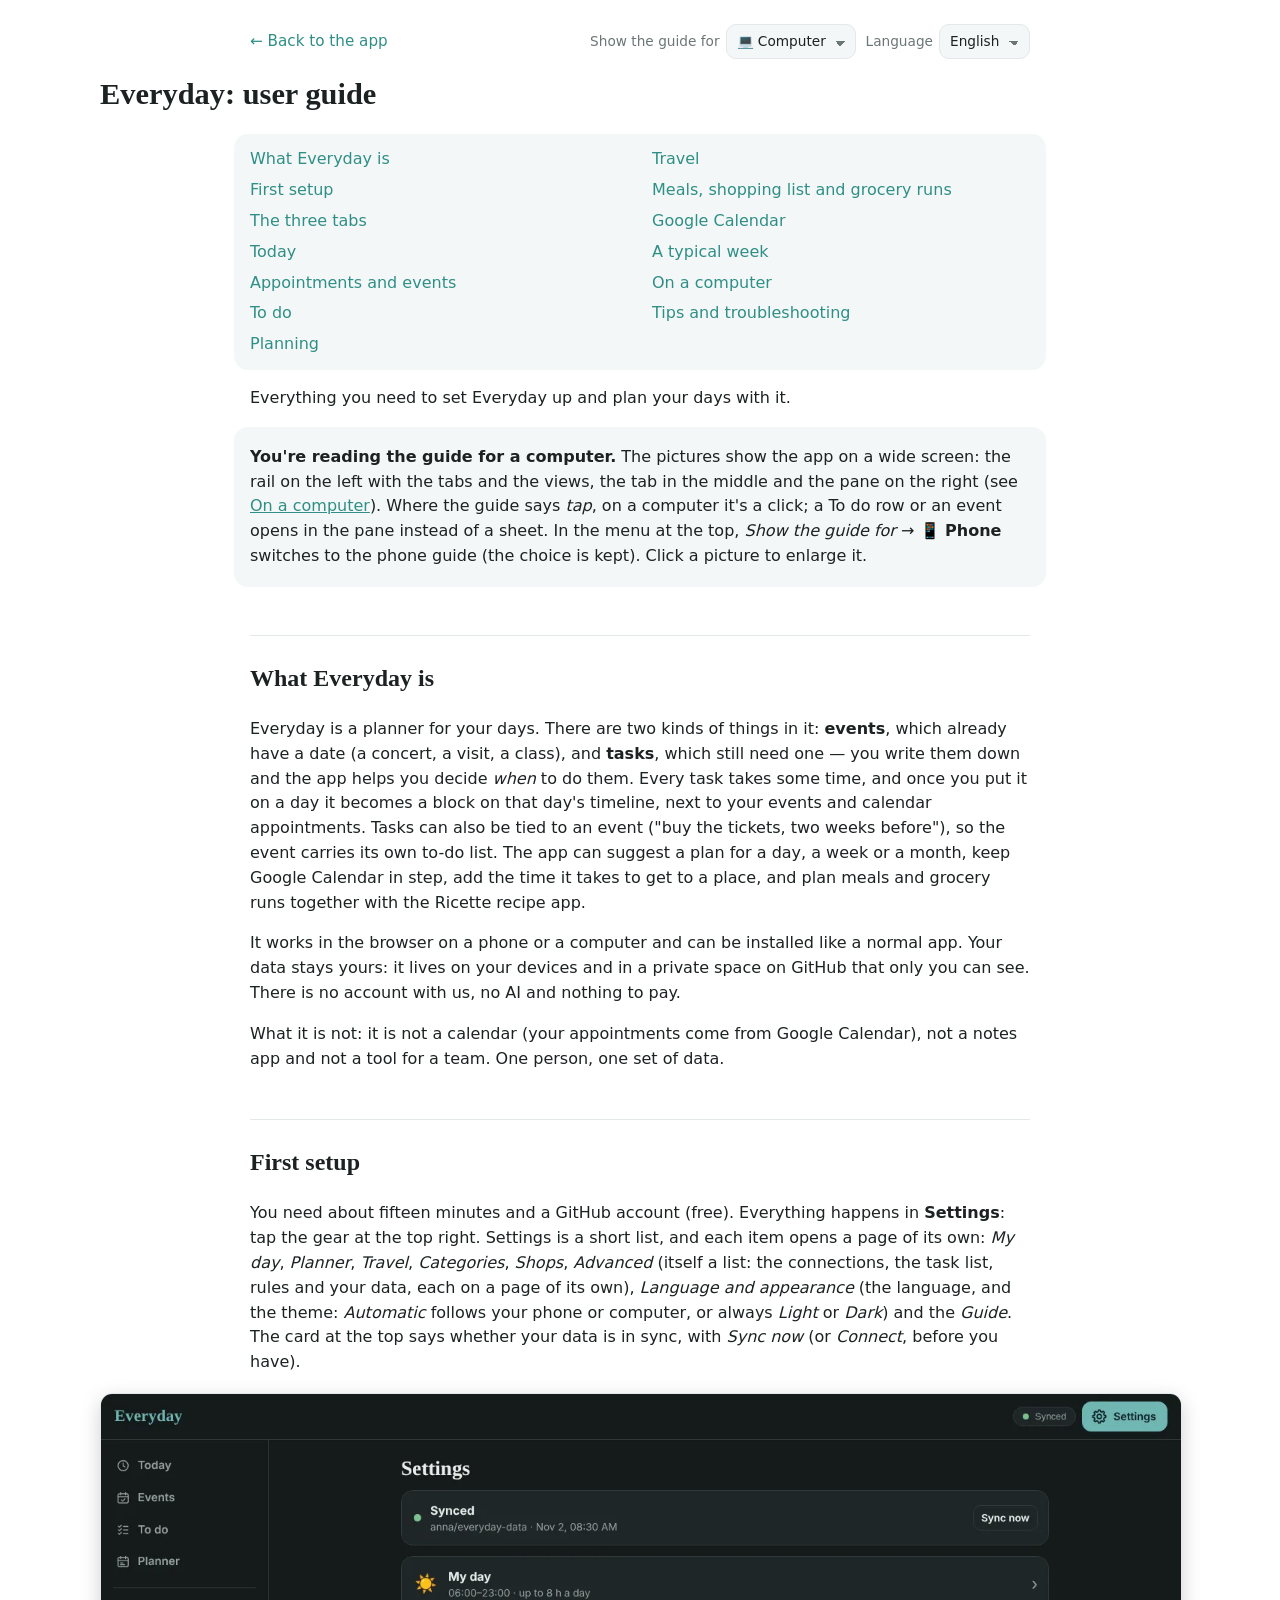
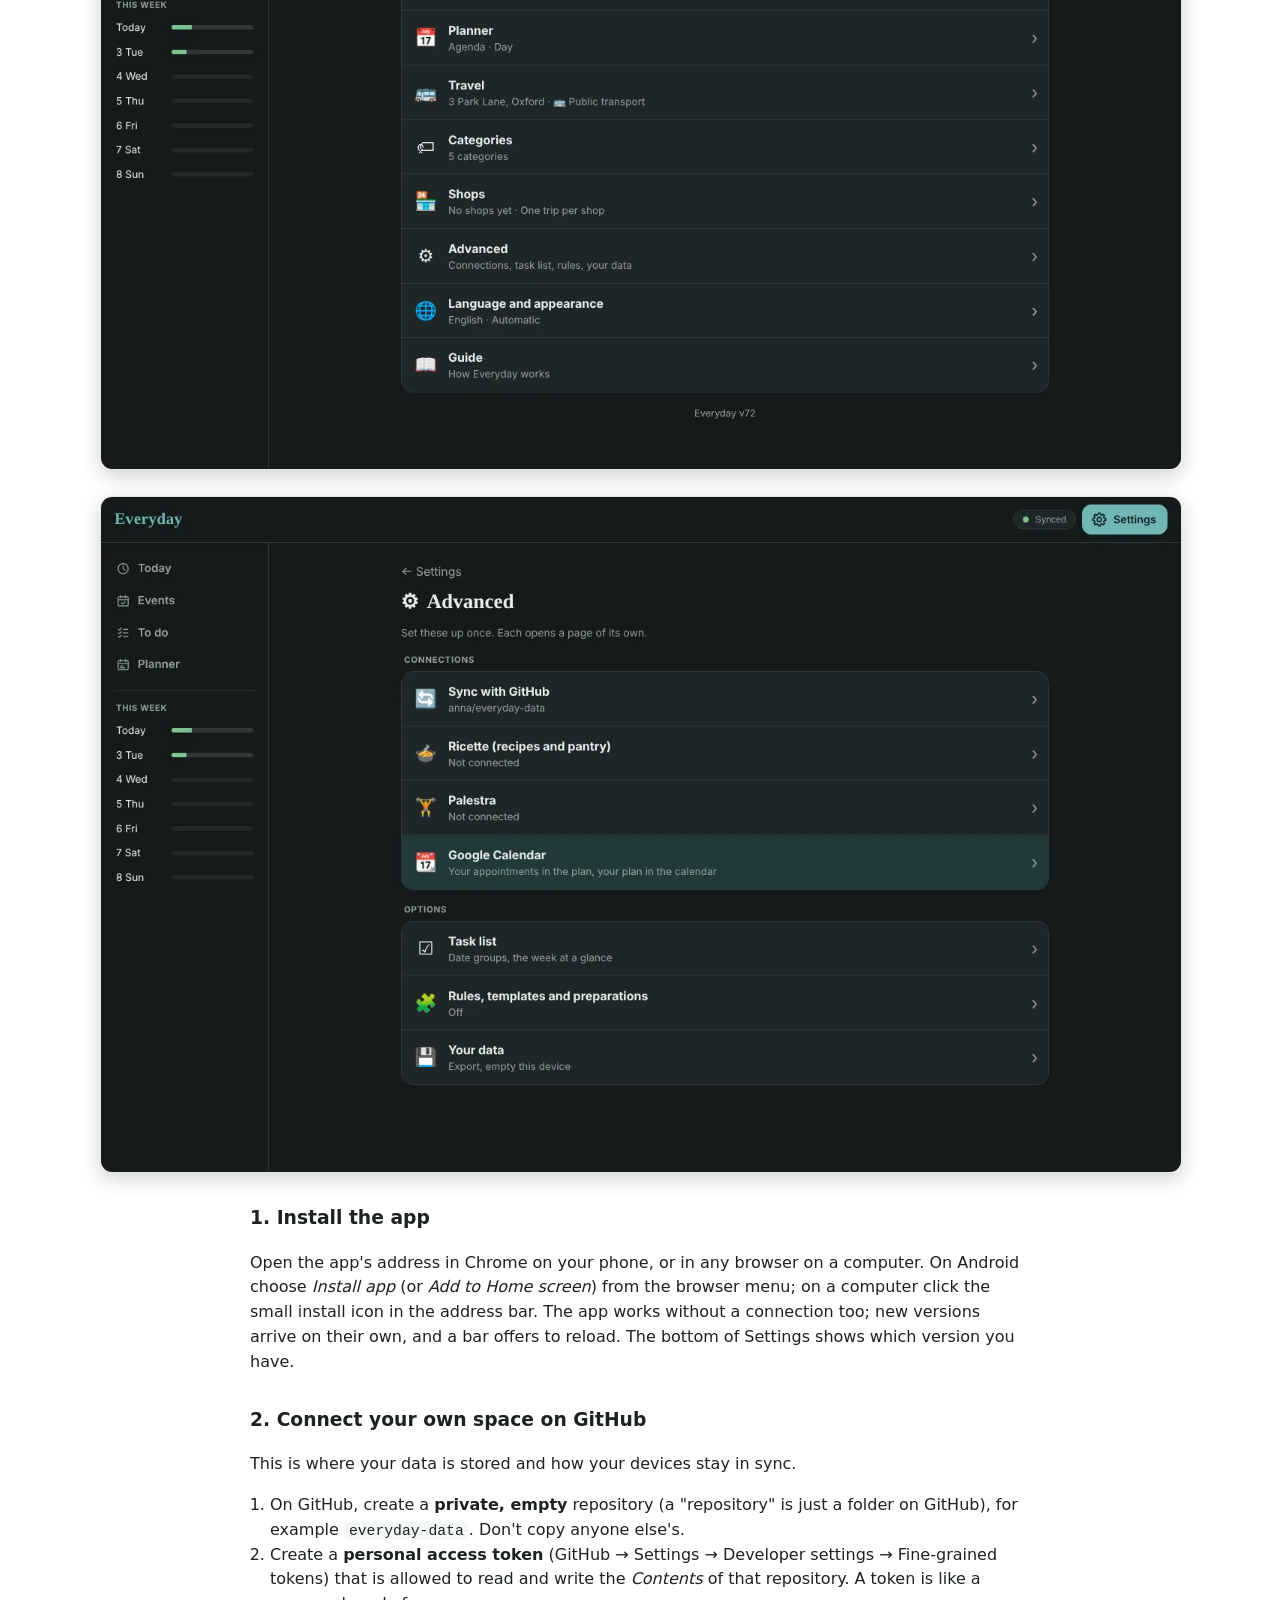
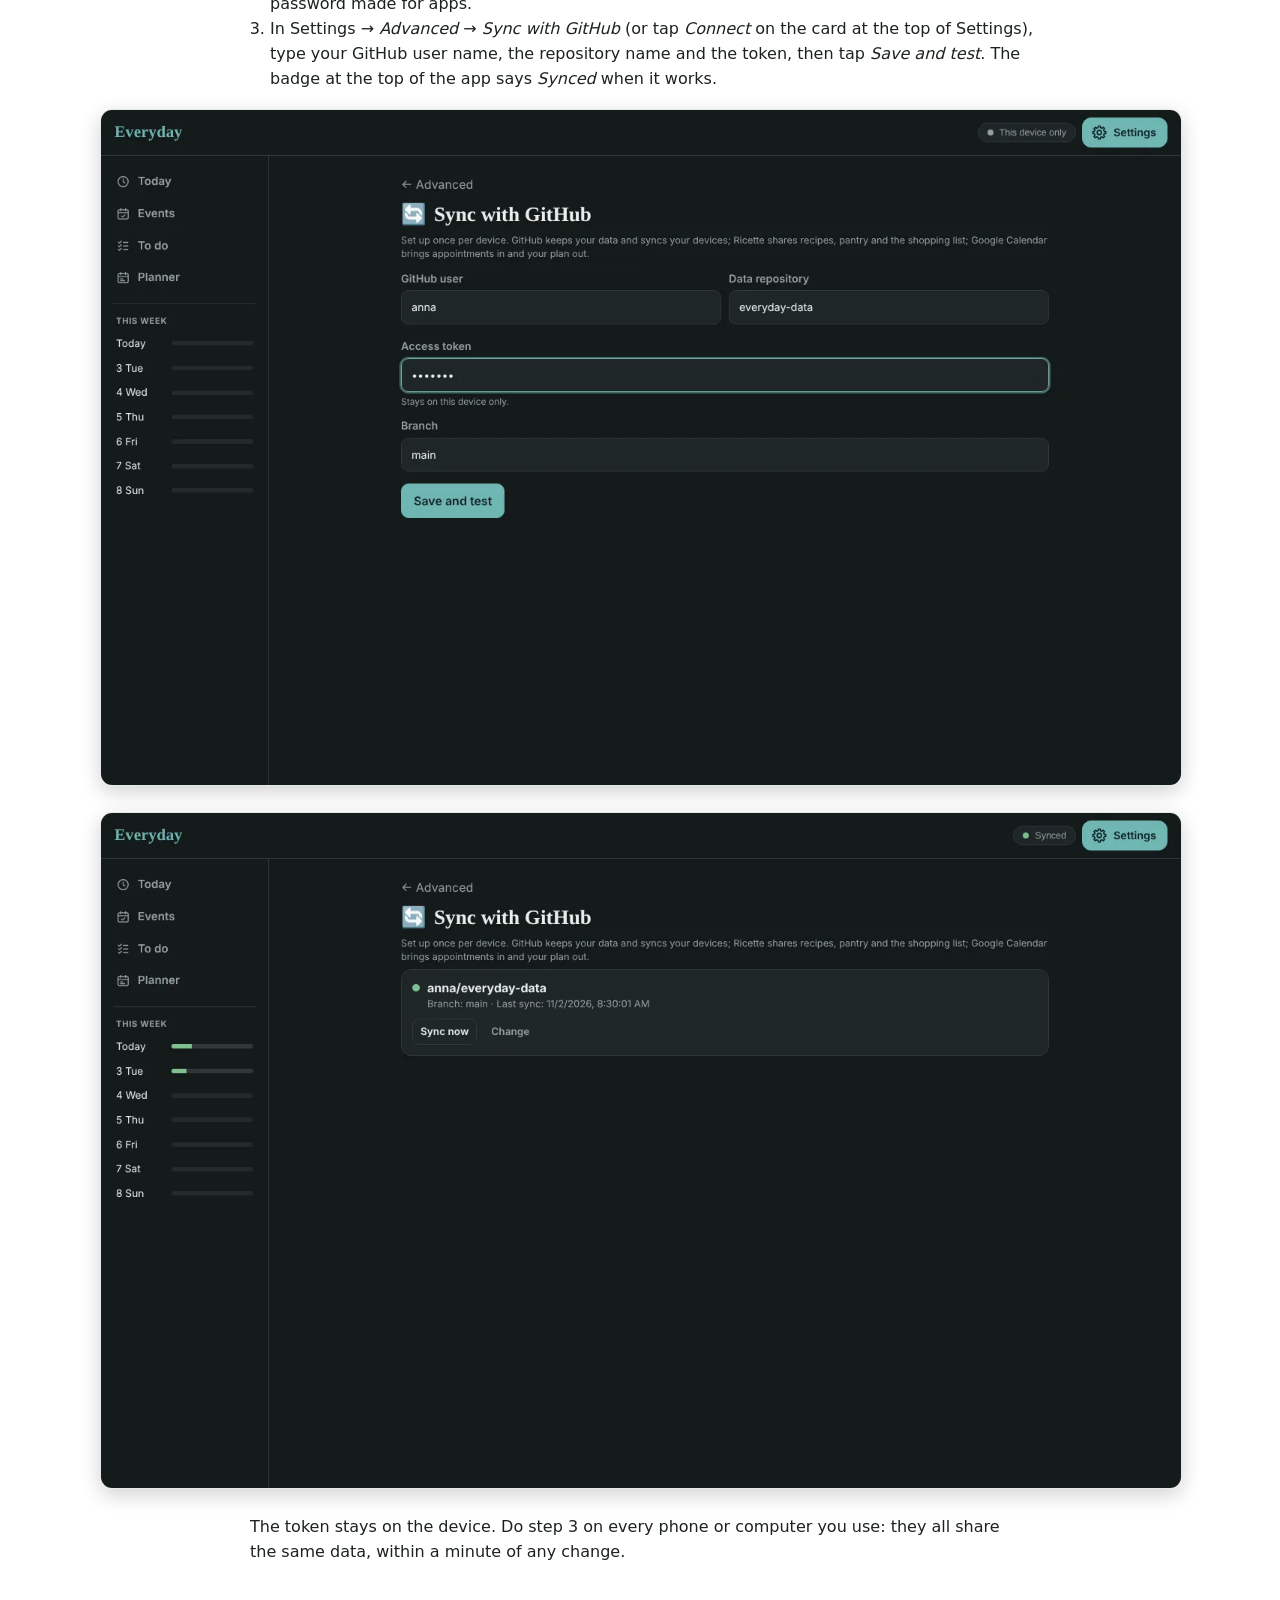
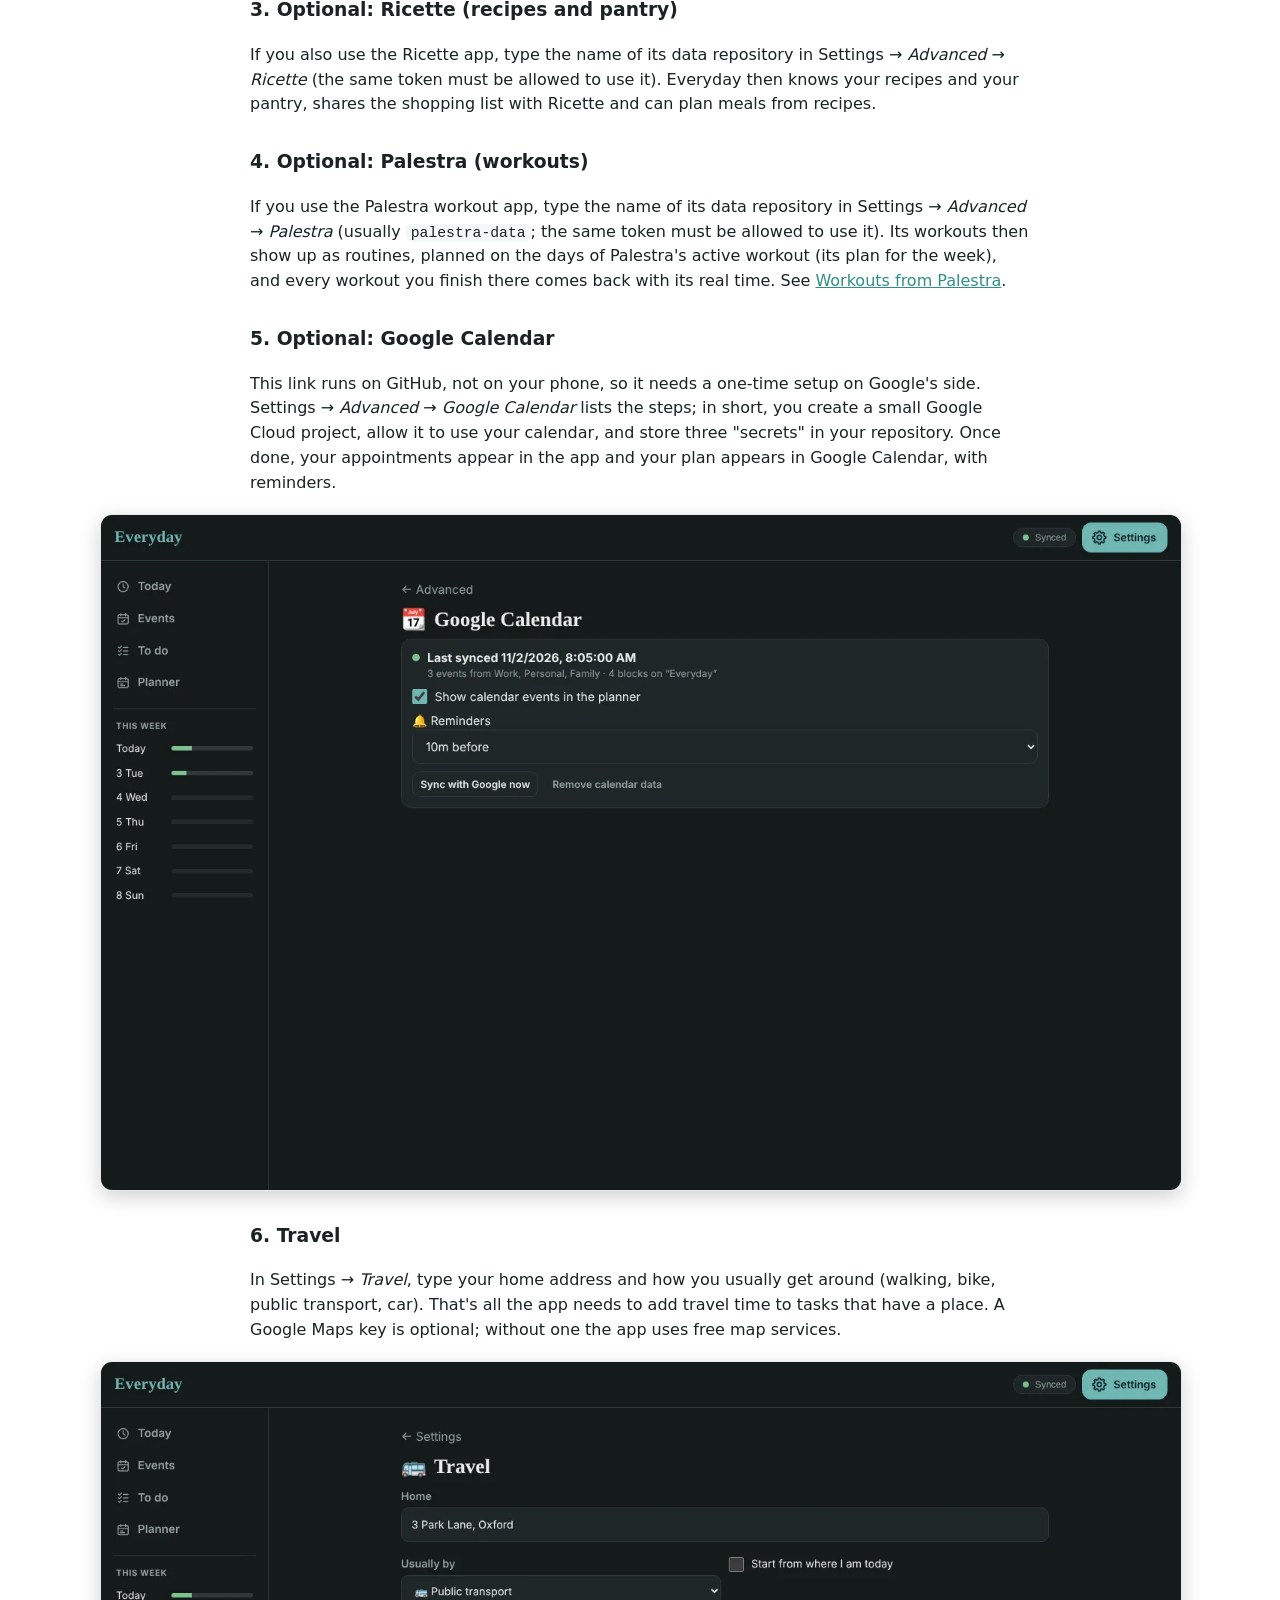
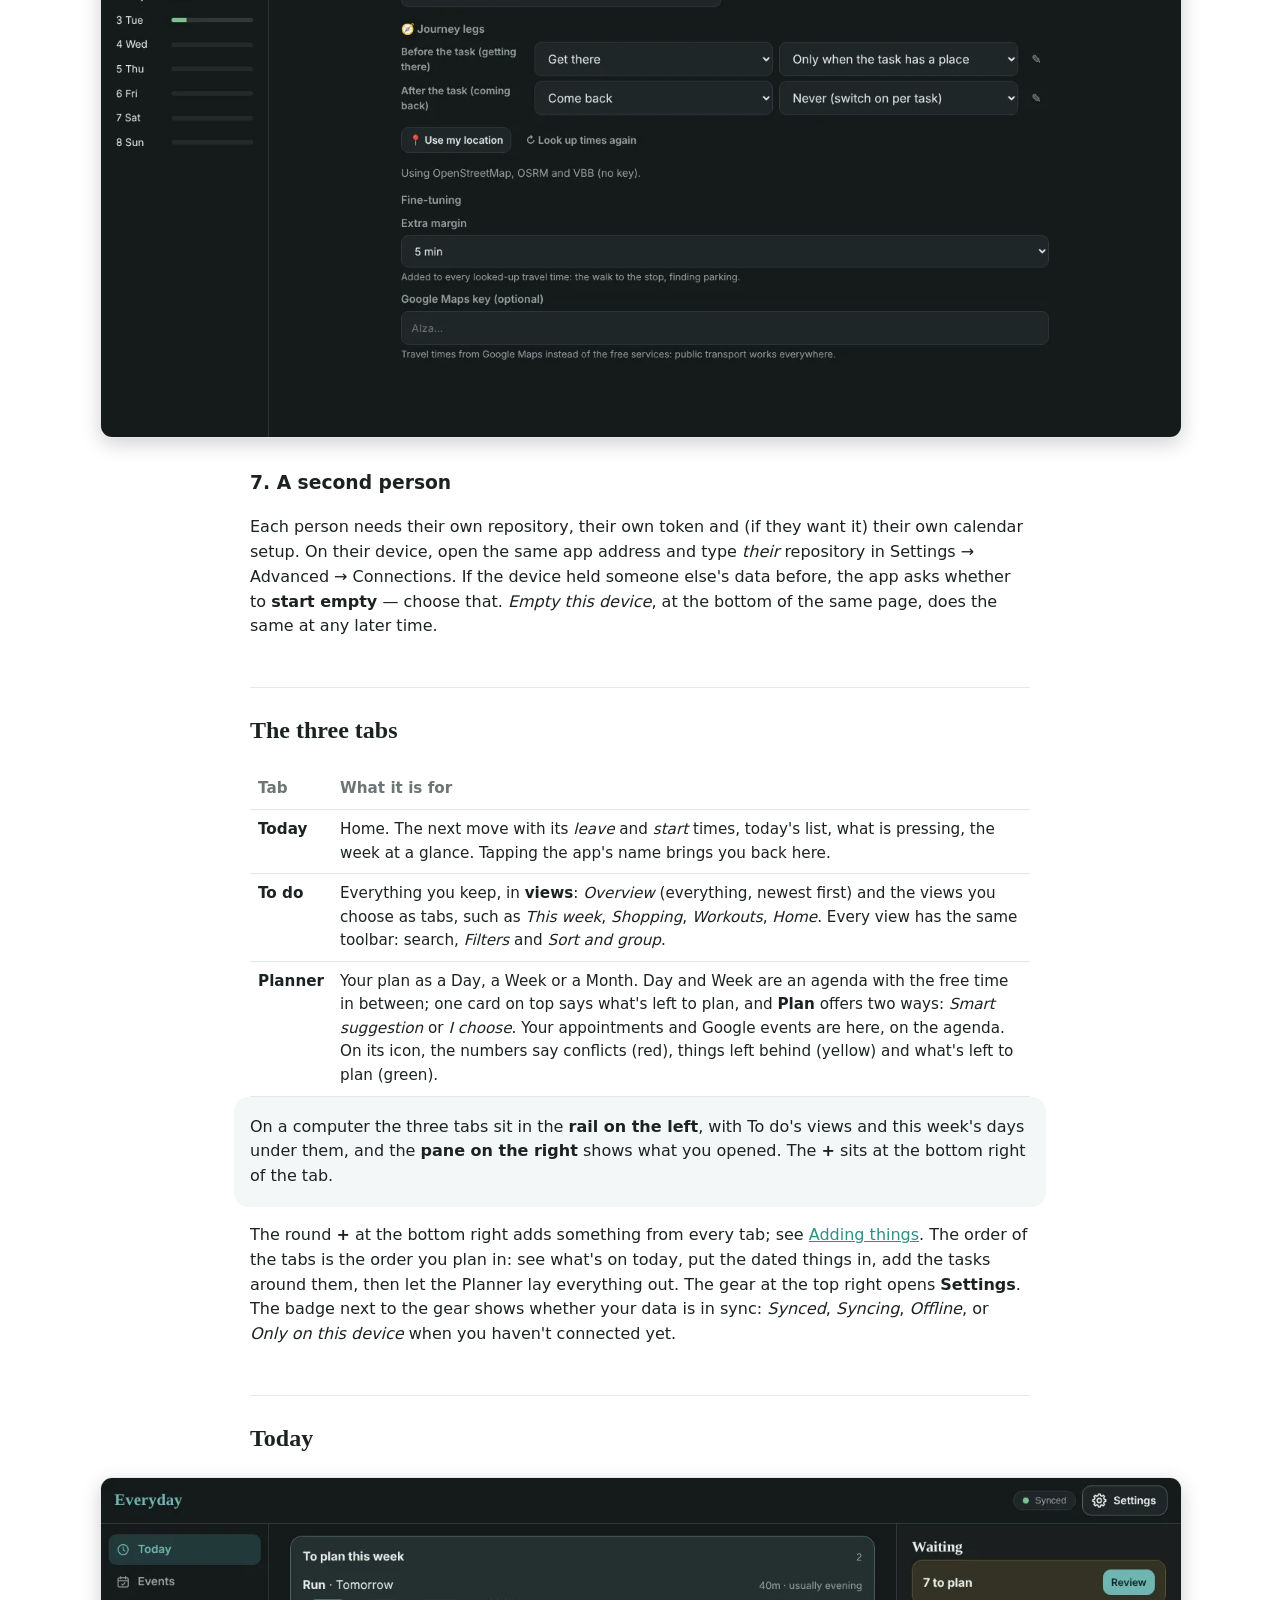
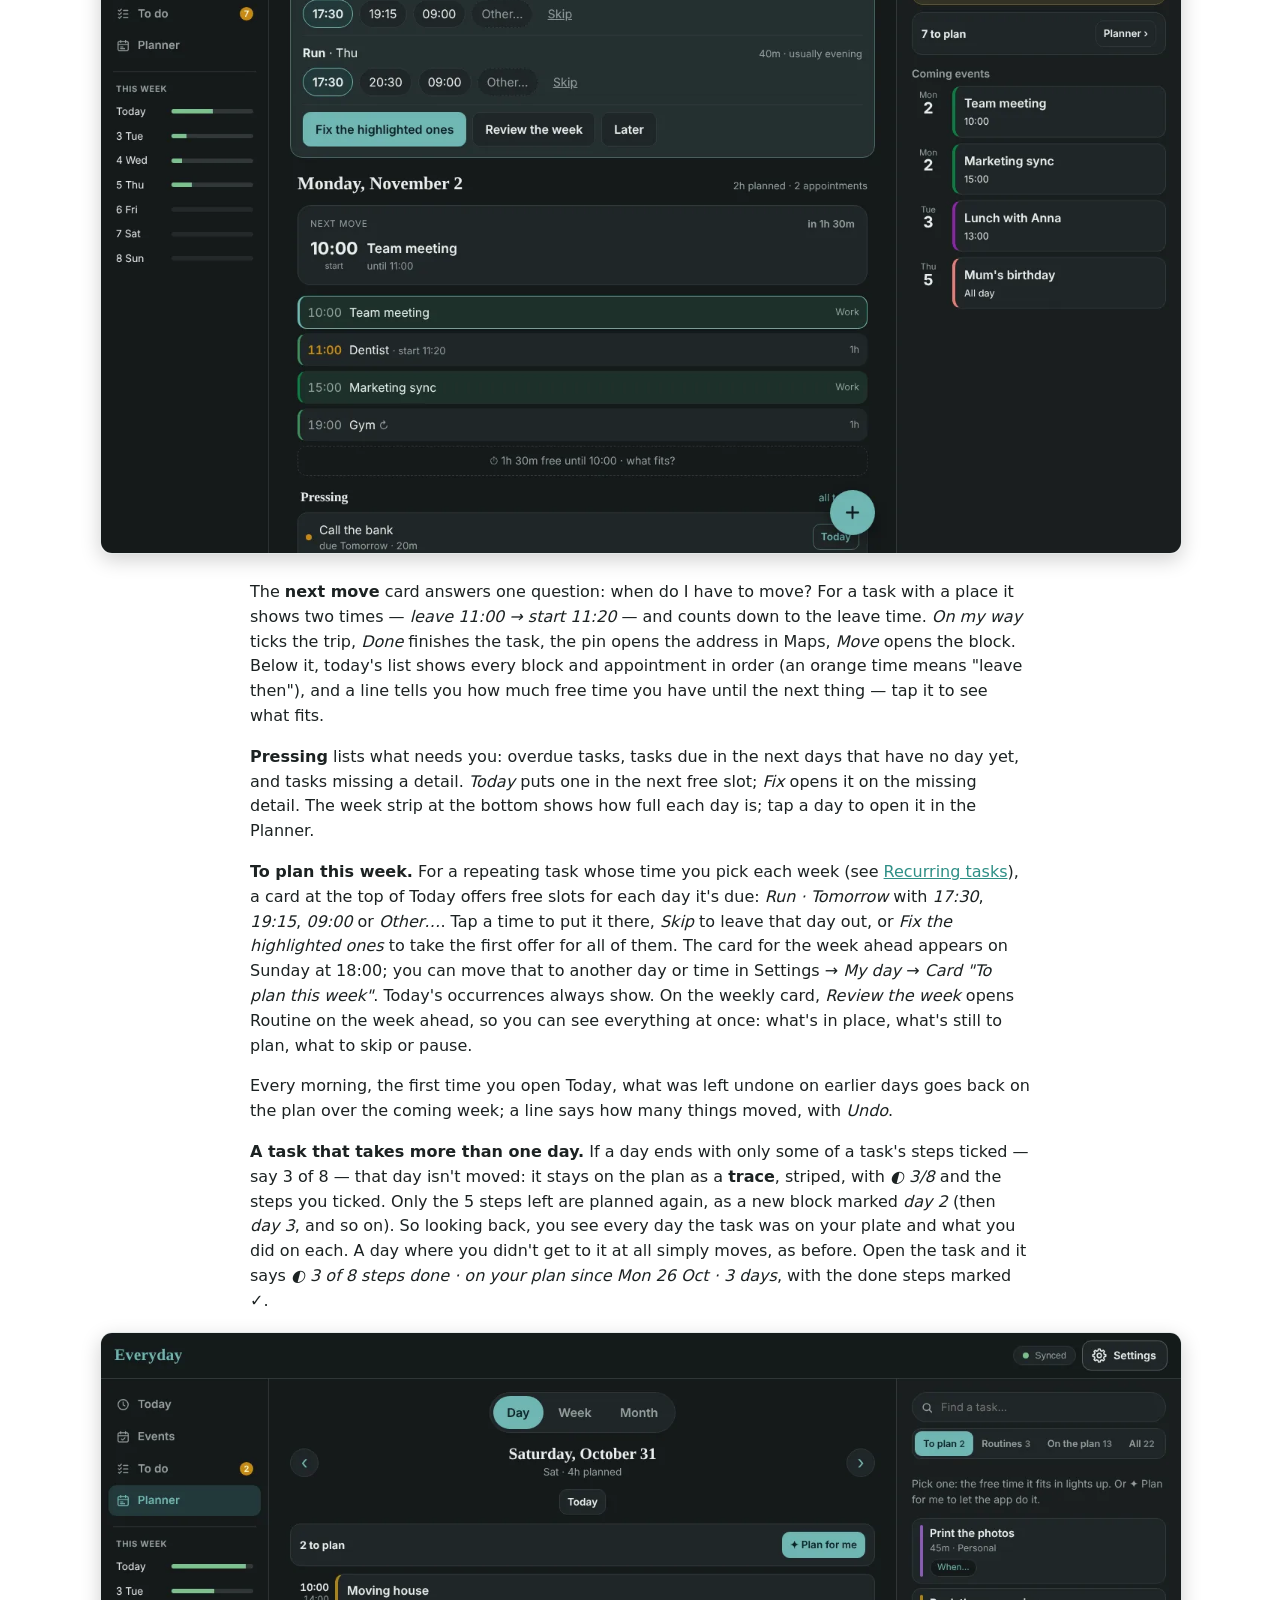
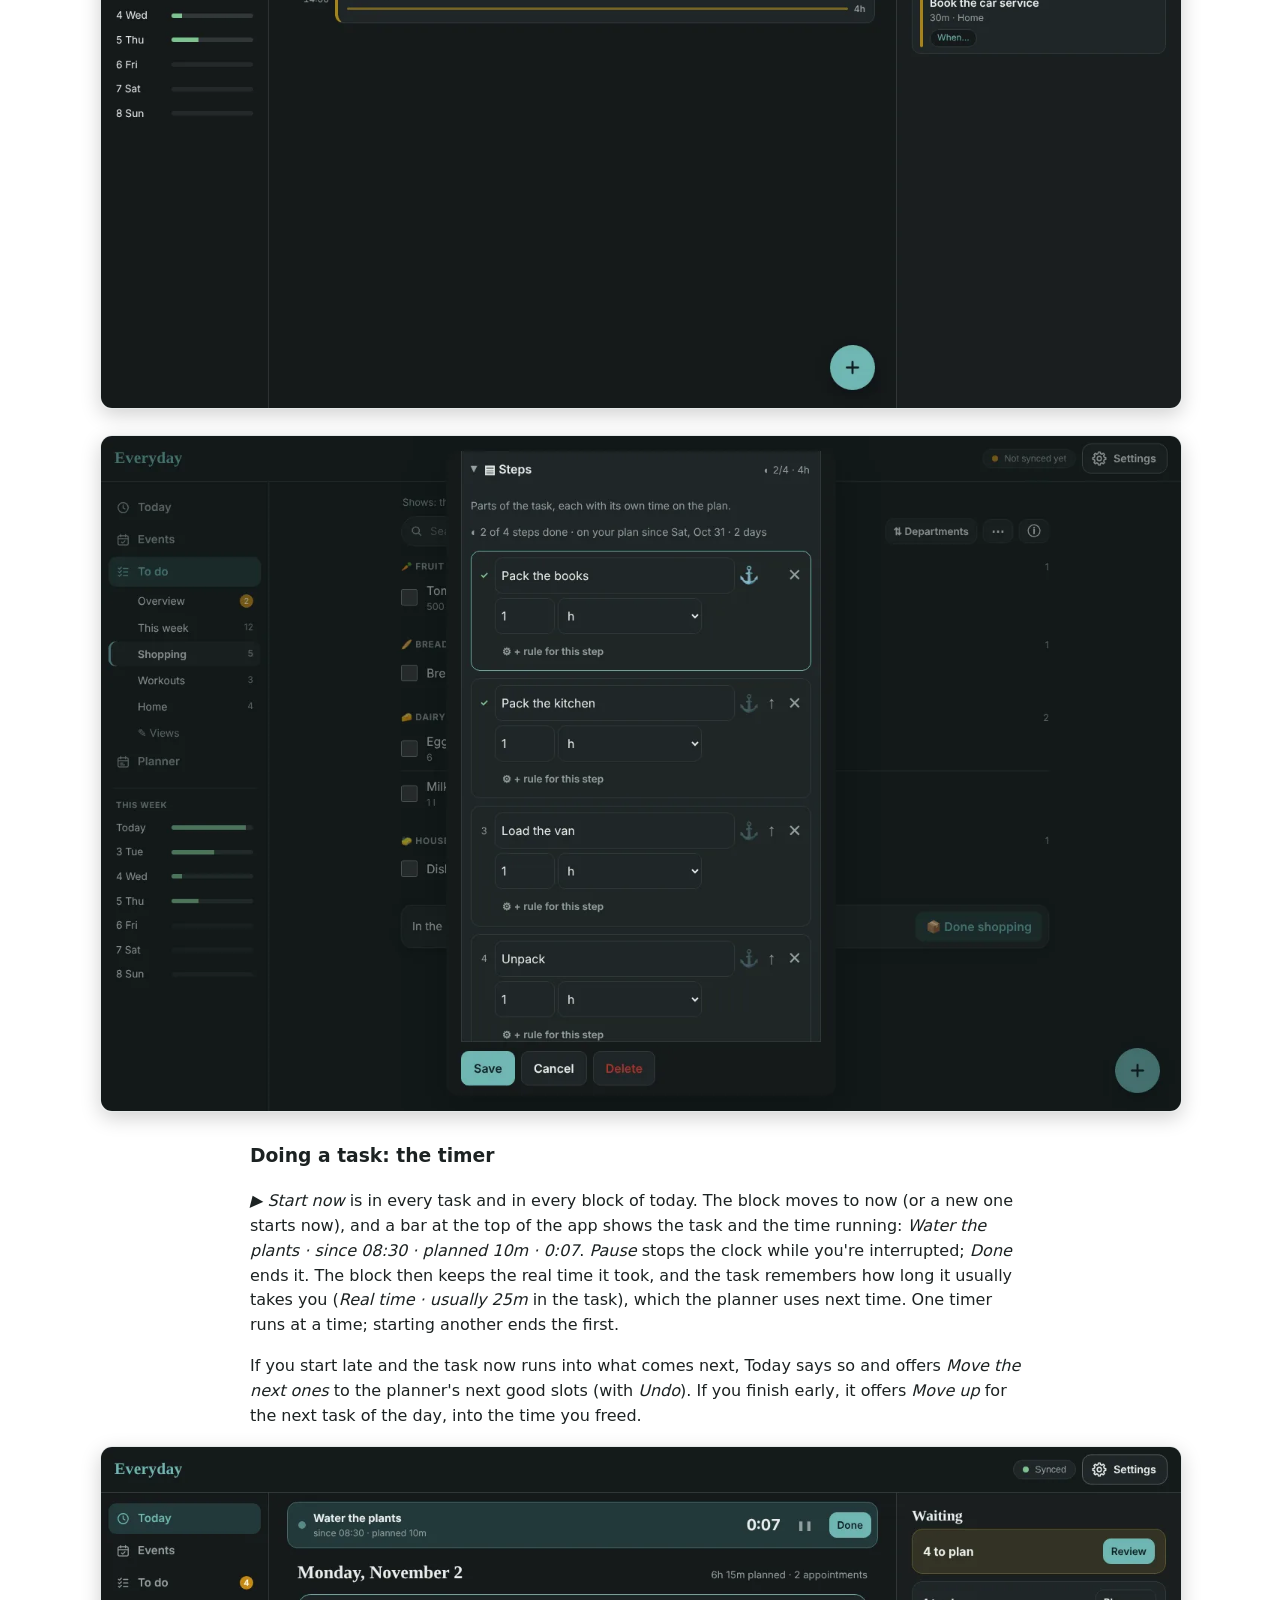
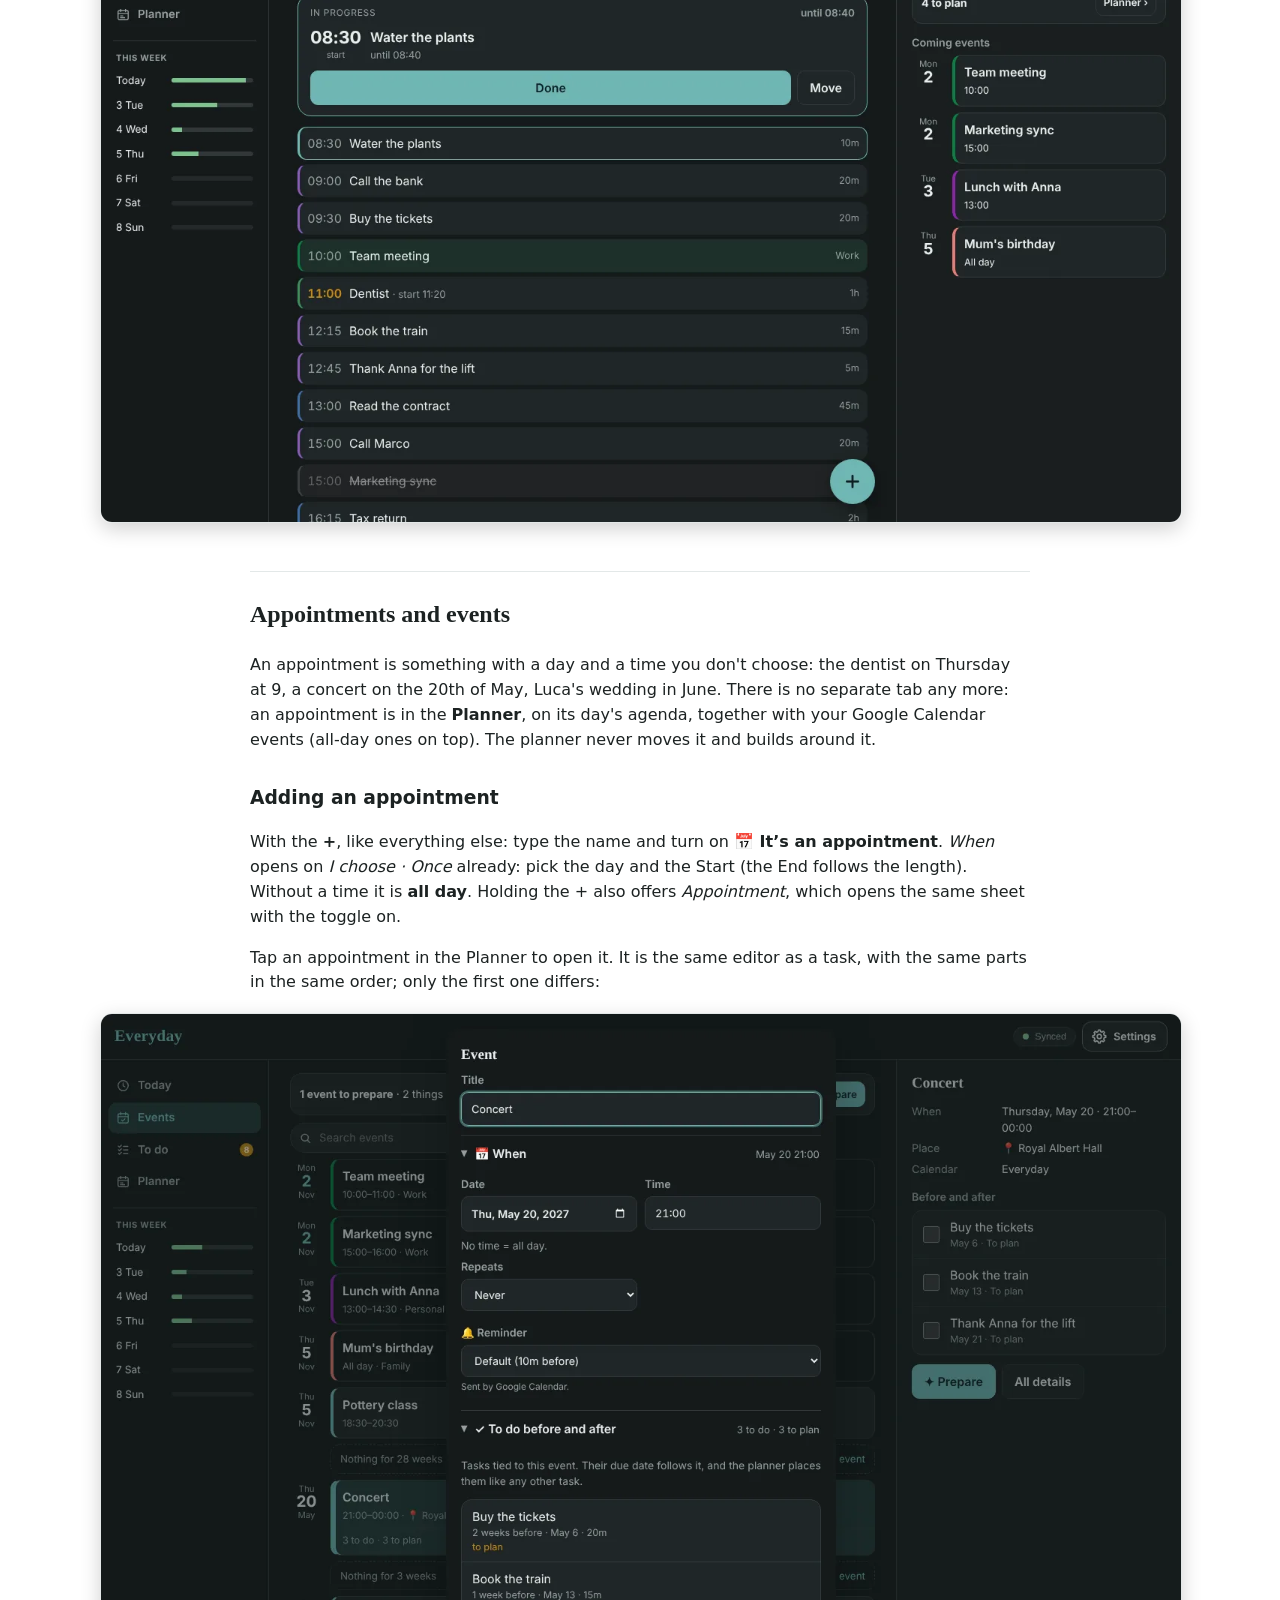
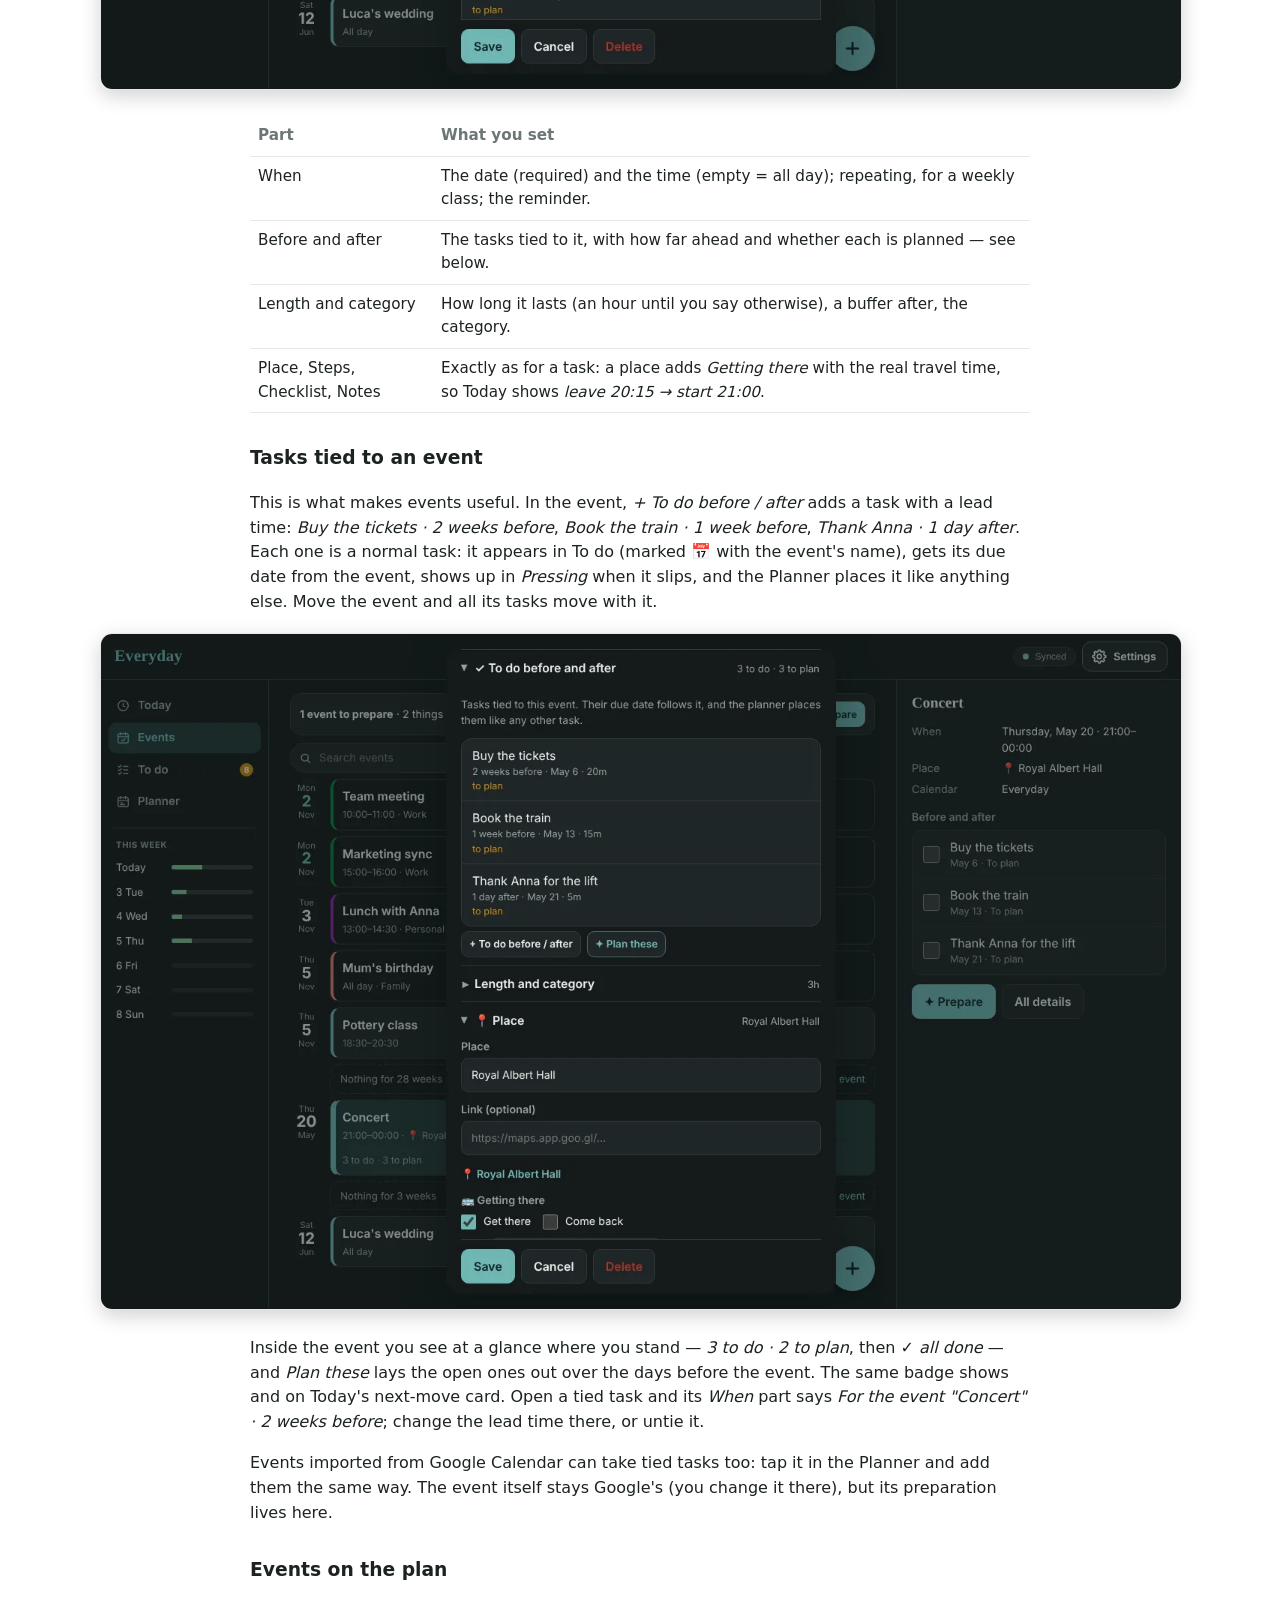
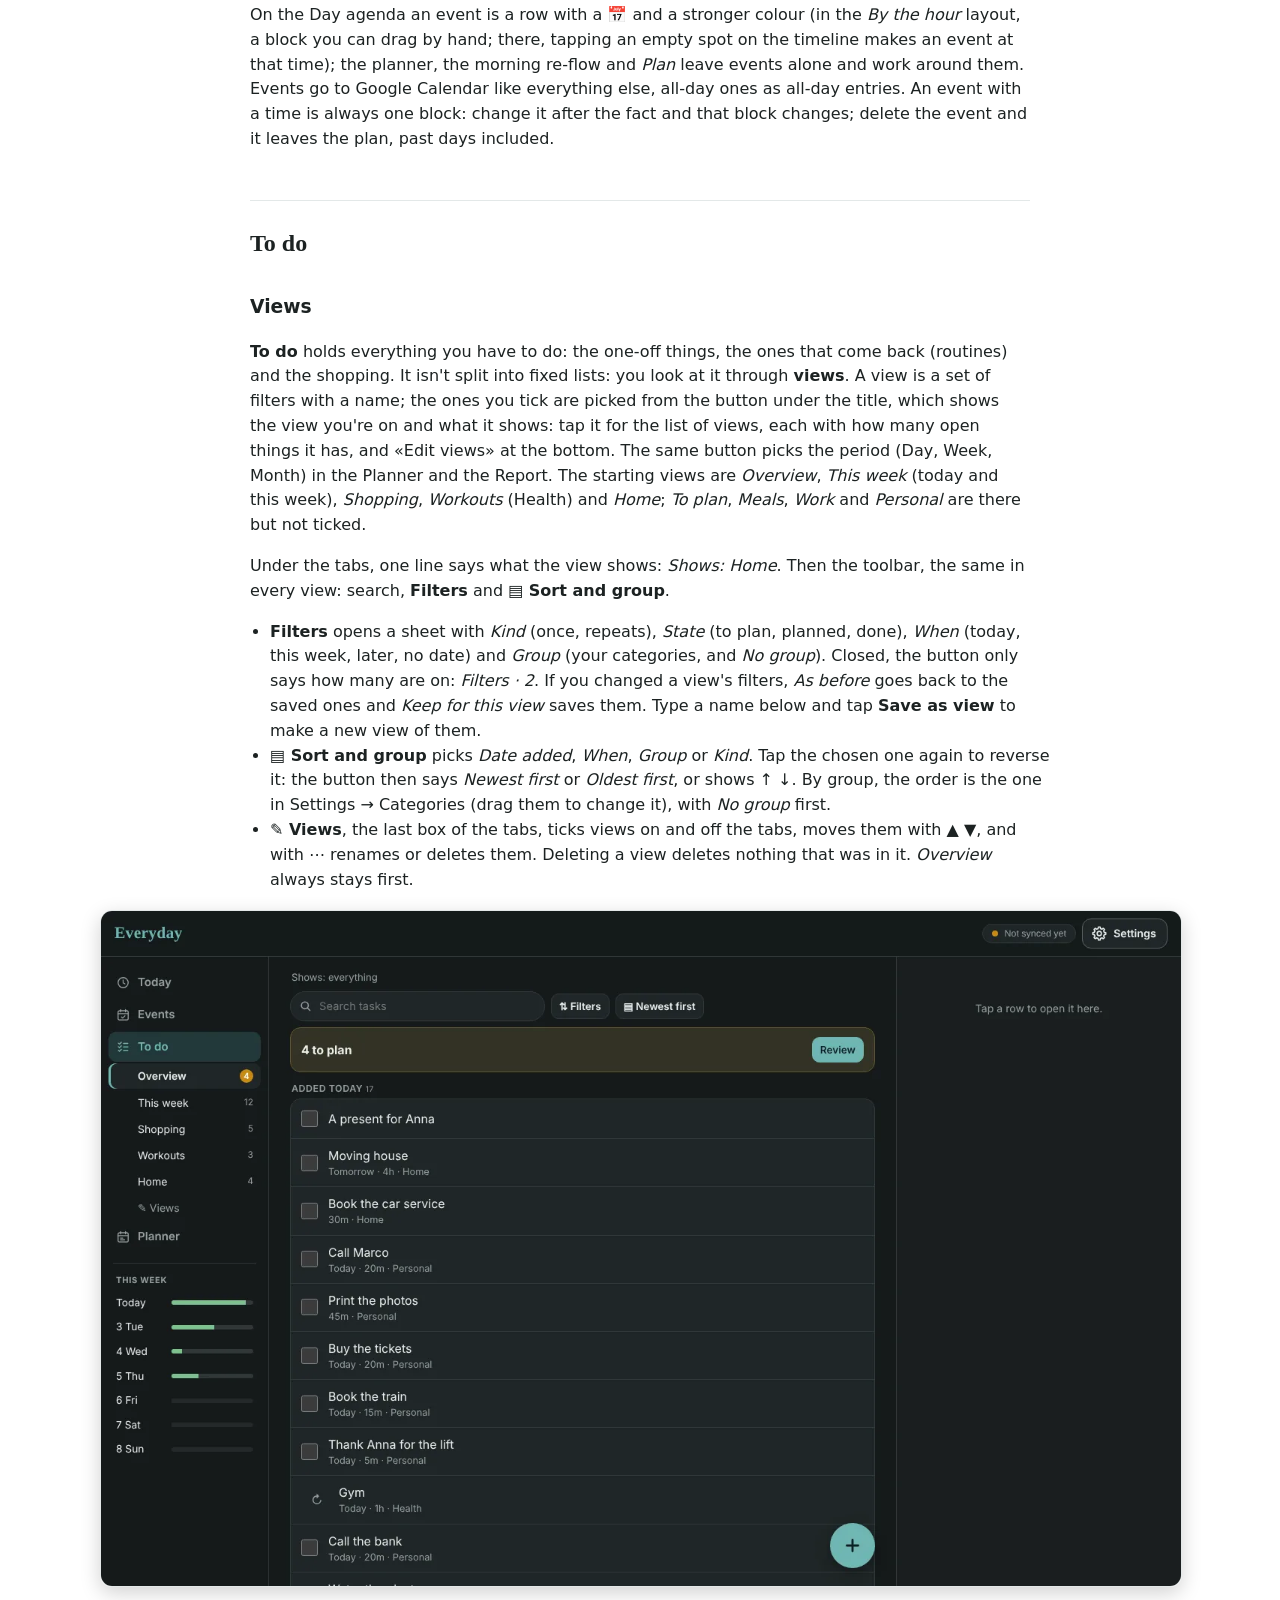
==== commit 3fc65d44: "Add files via upload" ====
--- a/guide-en.html
+++ b/guide-en.html
@@ -91,7 +91,7 @@
 <div class="desk-only">
 <p>On a computer the three tabs sit in the <strong>rail on the left</strong>, with To do's views and this week's days under them, and the <strong>pane on the right</strong> shows what you opened. The <strong>+</strong> sits at the bottom right of the tab.</p>
 </div>
-<p>The round <strong>+</strong> at the bottom right adds something from every tab; see <a href="#adding-things">Adding things</a>. The order of the tabs is the order you plan in: see what's on today, put the dated things in, add the tasks around them, then let the Planner lay everything out. The gear at the top right opens <strong>Settings</strong>. On a phone, swipe left or right to move between the tabs. The badge next to the gear shows whether your data is in sync: <em>Synced</em>, <em>Syncing</em>, <em>Offline</em>, or <em>Only on this device</em> when you haven't connected yet.</p>
+<p>The round <strong>+</strong> at the bottom right adds something from every tab; see <a href="#adding-things">Adding things</a>. The order of the tabs is the order you plan in: see what's on today, put the dated things in, add the tasks around them, then let the Planner lay everything out. The gear at the top right opens <strong>Settings</strong>. The badge next to the gear shows whether your data is in sync: <em>Synced</em>, <em>Syncing</em>, <em>Offline</em>, or <em>Only on this device</em> when you haven't connected yet.</p>
 <h2 id="today">Today</h2>
 <p><img class="ph" loading="lazy" alt="Today: the card To plan this week on top, then the next move" src="guide/en/00-today.webp" /><img class="dk" loading="lazy" alt="Today: the card To plan this week on top, then the next move" src="guide/en/desk/00-today.webp" /></p>
 <p>The <strong>next move</strong> card answers one question: when do I have to move? For a task with a place it shows two times — <em>leave 11:00 → start 11:20</em> — and counts down to the leave time. <em>On my way</em> ticks the trip, <em>Done</em> finishes the task, the pin opens the address in Maps, <em>Move</em> opens the block. Below it, today's list shows every block and appointment in order (an orange time means "leave then"), and a line tells you how much free time you have until the next thing — tap it to see what fits.</p>
@@ -146,7 +146,7 @@
 <p>On the Day agenda an event is a row with a 📅 and a stronger colour (in the <em>By the hour</em> layout, a block you can drag by hand; there, tapping an empty spot on the timeline makes an event at that time); the planner, the morning re-flow and <em>Plan</em> leave events alone and work around them. Events go to Google Calendar like everything else, all-day ones as all-day entries. An event with a time is always one block: change it after the fact and that block changes; delete the event and it leaves the plan, past days included.</p>
 <h2 id="to-do">To do</h2>
 <h3 id="views">Views</h3>
-<p><strong>To do</strong> holds everything you have to do: the one-off things, the ones that come back (routines) and the shopping. It isn't split into fixed lists: you look at it through <strong>views</strong>. A view is a set of filters with a name; the ones you tick are the tabs on top, three to a row, wrapping instead of scrolling. The starting views are <em>Overview</em>, <em>This week</em> (today and this week), <em>Shopping</em>, <em>Workouts</em> (Health) and <em>Home</em>; <em>To plan</em>, <em>Meals</em>, <em>Work</em> and <em>Personal</em> are there but not ticked.</p>
+<p><strong>To do</strong> holds everything you have to do: the one-off things, the ones that come back (routines) and the shopping. It isn't split into fixed lists: you look at it through <strong>views</strong>. A view is a set of filters with a name; the ones you tick are picked from the button under the title, which shows the view you're on and what it shows: tap it for the list of views, each with how many open things it has, and «Edit views» at the bottom. The same button picks the period (Day, Week, Month) in the Planner and the Report. The starting views are <em>Overview</em>, <em>This week</em> (today and this week), <em>Shopping</em>, <em>Workouts</em> (Health) and <em>Home</em>; <em>To plan</em>, <em>Meals</em>, <em>Work</em> and <em>Personal</em> are there but not ticked.</p>
 <p>Under the tabs, one line says what the view shows: <em>Shows: Home</em>. Then the toolbar, the same in every view: search, <strong>Filters</strong> and <strong>▤ Sort and group</strong>.</p>
 <ul>
 <li><strong>Filters</strong> opens a sheet with <em>Kind</em> (once, repeats), <em>State</em> (to plan, planned, done), <em>When</em> (today, this week, later, no date) and <em>Group</em> (your categories, and <em>No group</em>). Closed, the button only says how many are on: <em>Filters · 2</em>. If you changed a view's filters, <em>As before</em> goes back to the saved ones and <em>Keep for this view</em> saves them. Type a name below and tap <strong>Save as view</strong> to make a new view of them.</li>
